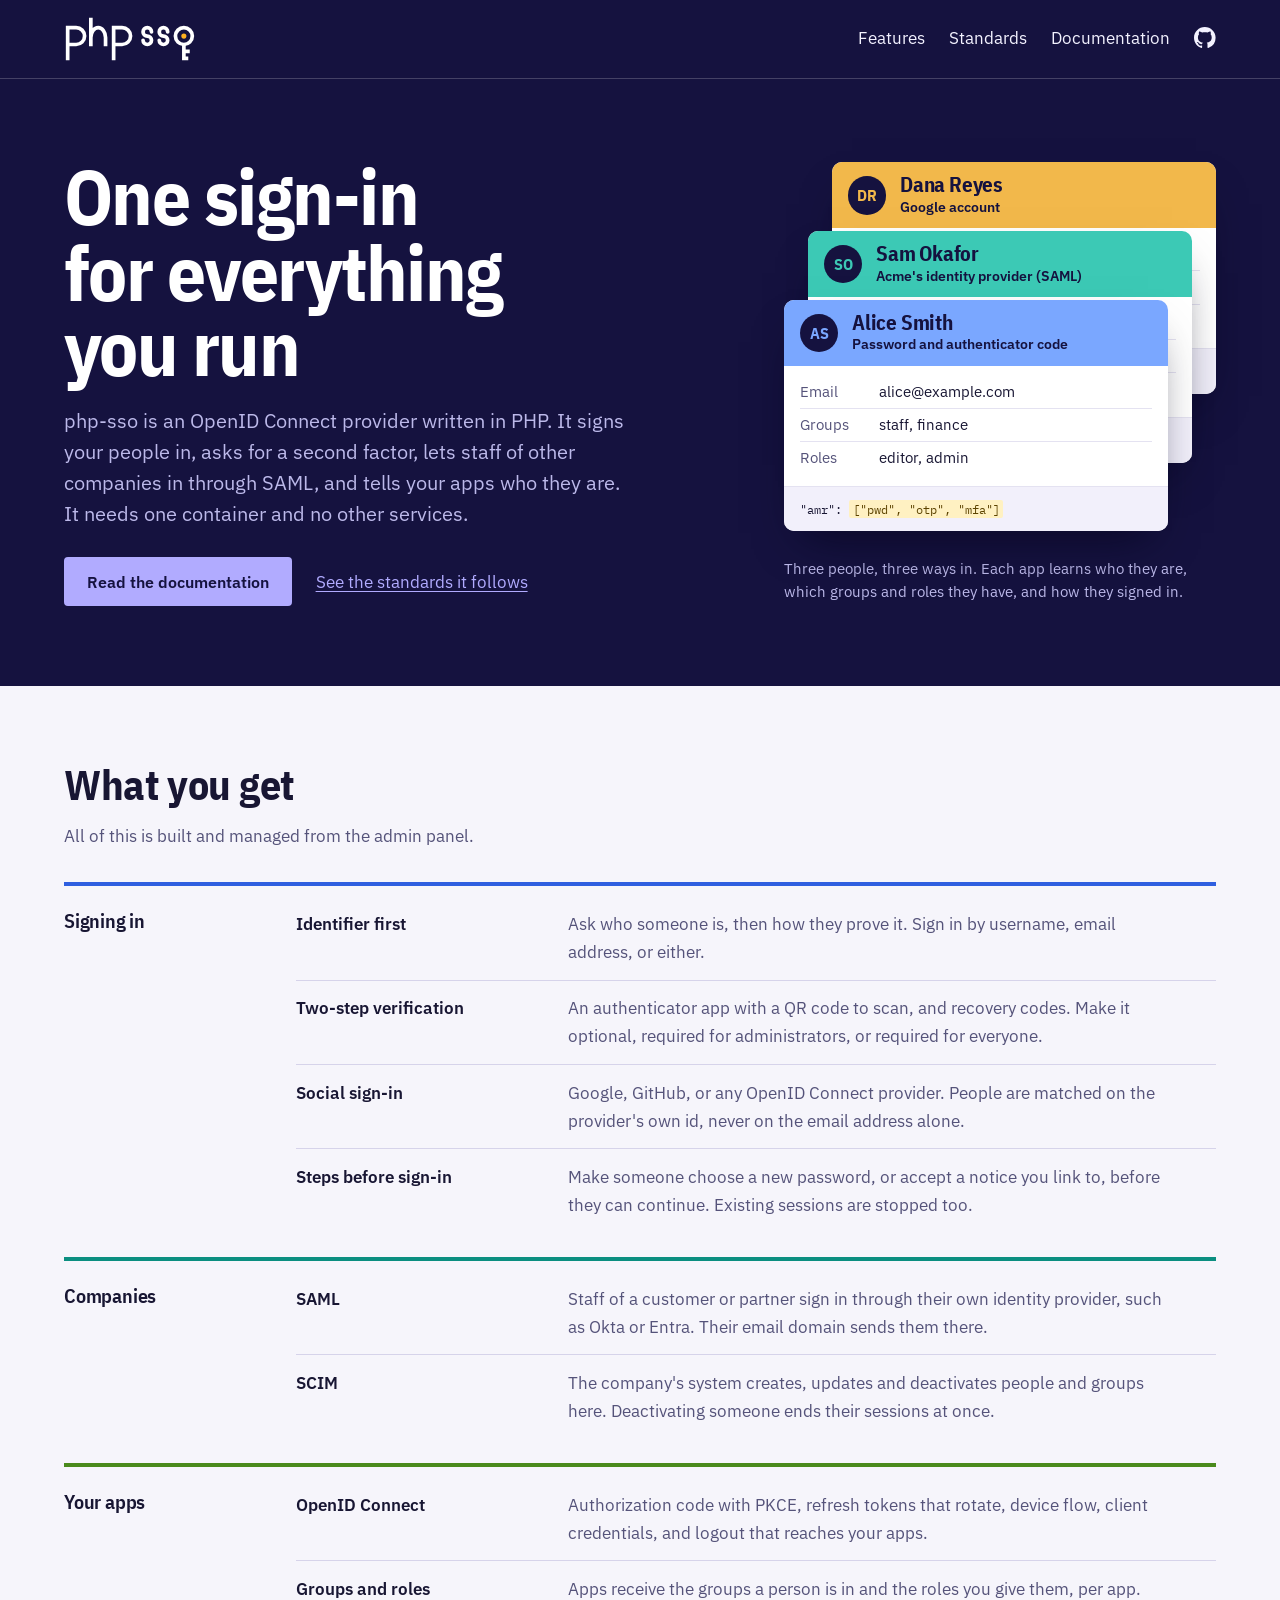
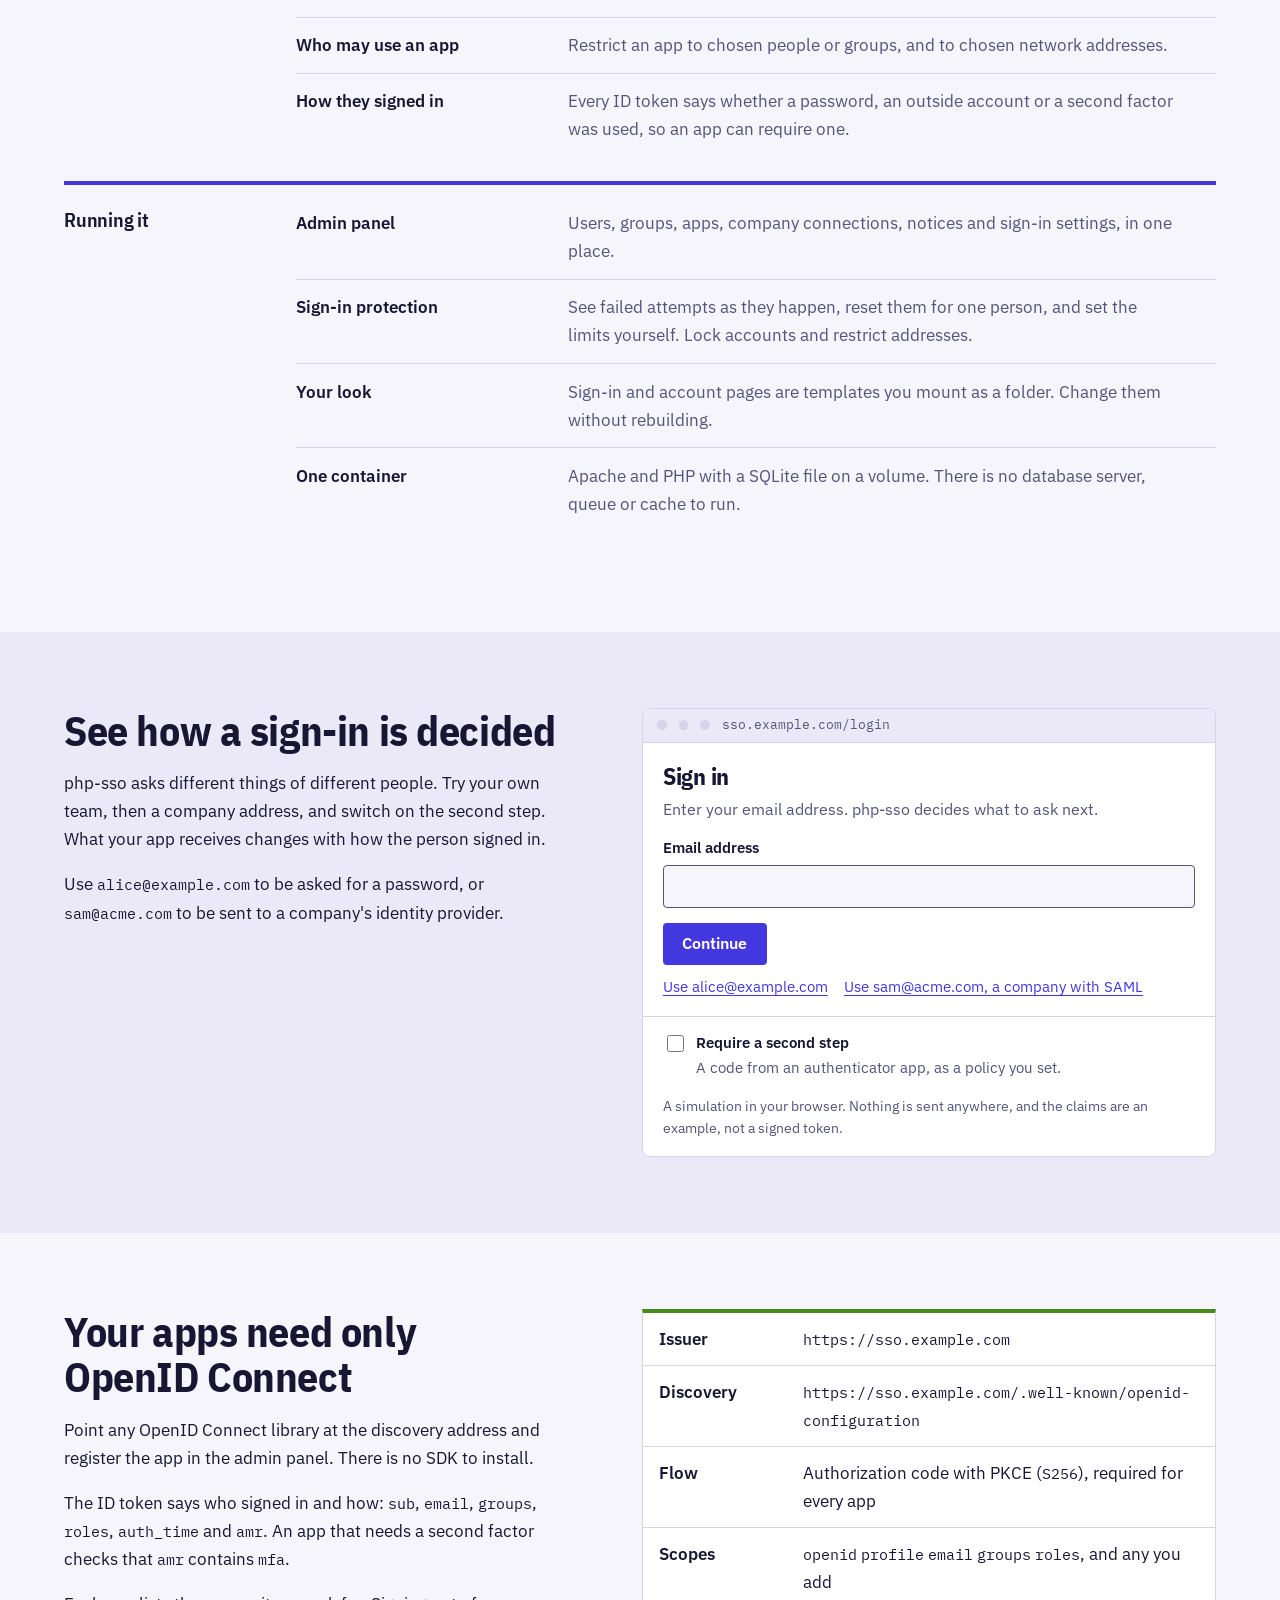
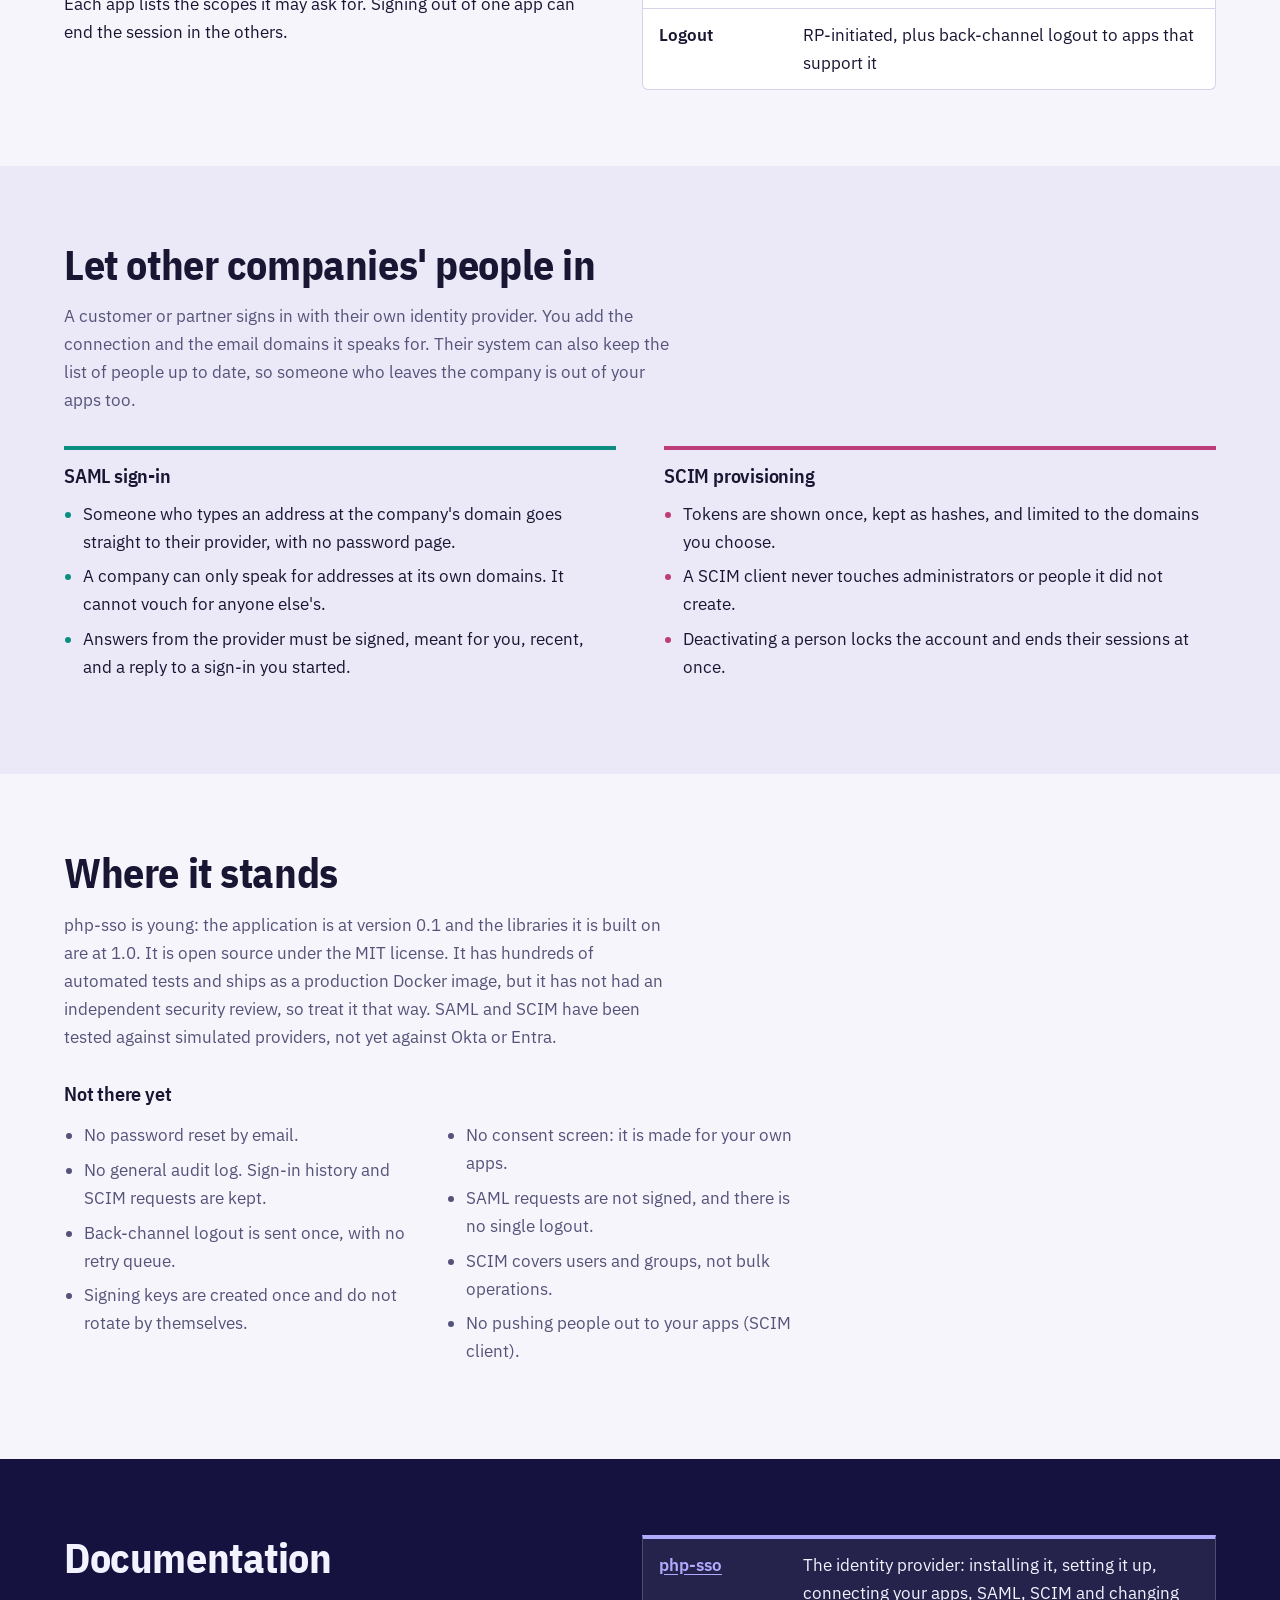
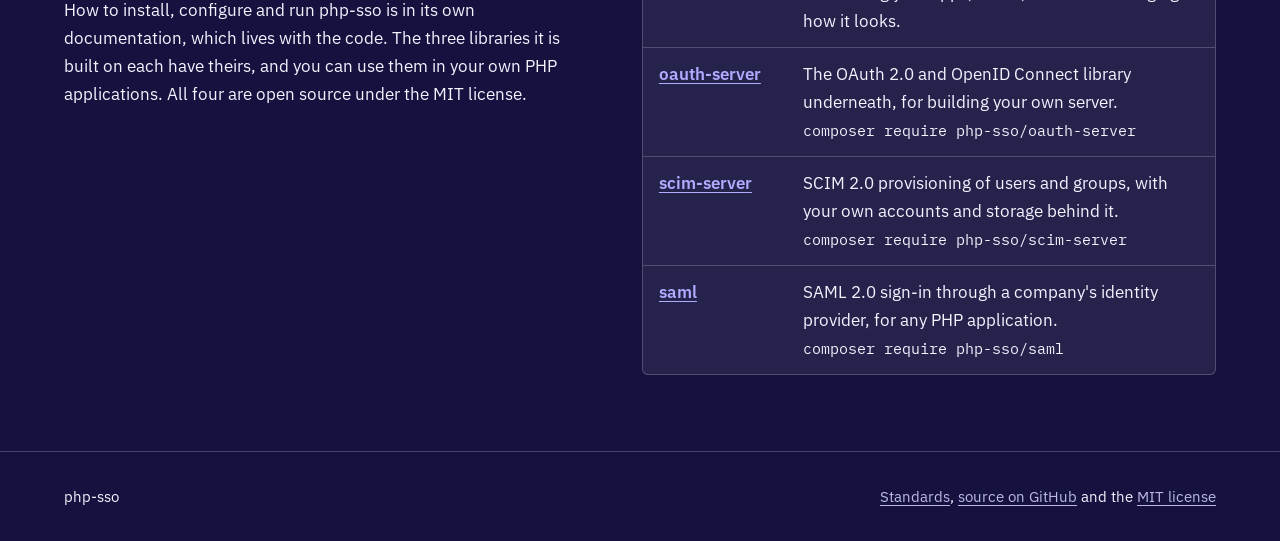
==== index.html @ e5f7a895 "Link the documentation section to the docs sites" ====
<!doctype html>
<html lang="en">
<head>
  <meta charset="utf-8">
  <meta name="viewport" content="width=device-width, initial-scale=1">
  <title>php-sso: single sign-on you run yourself</title>
  <meta name="description" content="php-sso is an OpenID Connect provider written in PHP, with two-step verification, SAML for company logins, SCIM provisioning and an admin panel. One container, no other services.">
  <link rel="canonical" href="https://php-sso.github.io/">
  <link rel="icon" href="favicon.ico" sizes="48x48">
  <link rel="apple-touch-icon" href="assets/apple-touch-icon.png">
  <link rel="manifest" href="assets/site.webmanifest">
  <link rel="icon" href="assets/favicon.svg" type="image/svg+xml">
  <meta name="theme-color" content="#15123f" media="(prefers-color-scheme: light)">
  <meta name="theme-color" content="#1a1752" media="(prefers-color-scheme: dark)">
  <meta property="og:type" content="website">
  <meta property="og:title" content="php-sso: single sign-on you run yourself">
  <meta property="og:description" content="An OpenID Connect provider written in PHP. Two-step verification, SAML, SCIM and an admin panel, in one container.">
  <meta property="og:url" content="https://php-sso.github.io/">
  <meta property="og:image" content="https://php-sso.github.io/assets/og-image.png">
  <meta property="og:image:width" content="1200">
  <meta property="og:image:height" content="630">
  <meta property="og:image:alt" content="php-sso: one sign-in for everything you run">
  <meta name="twitter:card" content="summary_large_image">
  <link rel="preload" href="assets/fonts/ibm-plex-sans-condensed-latin-700-normal.woff2" as="font" type="font/woff2" crossorigin>
  <link rel="preload" href="assets/fonts/ibm-plex-sans-latin-400-normal.woff2" as="font" type="font/woff2" crossorigin>
  <link rel="stylesheet" href="assets/site.css">
  <script src="assets/site.js" defer></script>
</head>
<body>
  <a class="skip" href="#main">Skip to the content</a>

  <header class="top on-night">
    <div class="wrap">
      <a class="brand" href="./"><img src="assets/php-sso-logo.svg" alt="php-sso" height="40"></a>
      <nav class="nav" aria-label="Main">
        <a href="#features">Features</a>
        <a href="standards.html">Standards</a>
        <a href="#docs">Documentation</a>
        <a class="nav-icon" href="https://github.com/php-sso" aria-label="php-sso on GitHub" title="php-sso on GitHub"><svg viewBox="0 0 16 16" width="22" height="22" aria-hidden="true" focusable="false"><path fill-rule="evenodd" d="M8 0C3.58 0 0 3.58 0 8c0 3.54 2.29 6.53 5.47 7.59.4.07.55-.17.55-.38 0-.19-.01-.82-.01-1.49-2.01.37-2.53-.49-2.69-.94-.09-.23-.48-.94-.82-1.13-.28-.15-.68-.52-.01-.53.63-.01 1.08.58 1.23.82.72 1.21 1.87.87 2.33.66.07-.52.28-.87.51-1.07-1.78-.2-3.64-.89-3.64-3.95 0-.87.31-1.59.82-2.15-.08-.2-.36-1.02.08-2.12 0 0 .67-.21 2.2.82.64-.18 1.32-.27 2-.27.68 0 1.36.09 2 .27 1.53-1.04 2.2-.82 2.2-.82.44 1.1.16 1.92.08 2.12.51.56.82 1.27.82 2.15 0 3.07-1.87 3.75-3.65 3.95.29.25.54.73.54 1.48 0 1.07-.01 1.93-.01 2.2 0 .21.15.46.55.38A8.013 8.013 0 0016 8c0-4.42-3.58-8-8-8z"/></svg></a>
      </nav>
    </div>
  </header>

  <main id="main">
    <section class="hero on-night">
      <div class="wrap">
        <div class="hero-text">
          <h1>One sign-in for everything you run</h1>
          <p class="lead">php-sso is an OpenID Connect provider written in PHP. It signs your people in, asks for a second factor, lets staff of other companies in through SAML, and tells your apps who they are. It needs one container and no other services.</p>
          <div class="actions">
            <a class="btn" href="#docs">Read the documentation</a>
            <a href="standards.html">See the standards it follows</a>
          </div>
        </div>

        <figure class="passes" aria-labelledby="passes-caption">
          <div class="stack">
            <article class="pass p3" style="--c: var(--c-social)">
              <header><i class="avatar">DR</i><div><b>Dana Reyes</b><span>Google account</span></div></header>
              <dl><div><dt>Email</dt><dd>dana.reyes@example.org</dd></div><div><dt>Groups</dt><dd>customers</dd></div><div><dt>Roles</dt><dd>viewer</dd></div></dl>
              <p class="amr"><code>"amr": <mark>["fed"]</mark></code></p>
            </article>
            <article class="pass p2" style="--c: var(--c-saml)">
              <header><i class="avatar">SO</i><div><b>Sam Okafor</b><span>Acme's identity provider (SAML)</span></div></header>
              <dl><div><dt>Email</dt><dd>sam@acme.com</dd></div><div><dt>Groups</dt><dd>acme-partners</dd></div><div><dt>Roles</dt><dd>editor</dd></div></dl>
              <p class="amr"><code>"amr": <mark>["fed"]</mark></code></p>
            </article>
            <article class="pass p1" style="--c: var(--c-password)">
              <header><i class="avatar">AS</i><div><b>Alice Smith</b><span>Password and authenticator code</span></div></header>
              <dl><div><dt>Email</dt><dd>alice@example.com</dd></div><div><dt>Groups</dt><dd>staff, finance</dd></div><div><dt>Roles</dt><dd>editor, admin</dd></div></dl>
              <p class="amr"><code>"amr": <mark>["pwd", "otp", "mfa"]</mark></code></p>
            </article>
          </div>
          <figcaption id="passes-caption">Three people, three ways in. Each app learns who they are, which groups and roles they have, and how they signed in.</figcaption>
        </figure>
      </div>
    </section>

    <section class="band" id="features">
      <div class="wrap">
        <div class="band-head">
          <h2>What you get</h2>
          <p>All of this is built and managed from the admin panel.</p>
        </div>

        <div class="ledger">
          <section class="group" style="--gc: var(--c-password)" aria-labelledby="g-signin">
            <h3 id="g-signin">Signing in</h3>
            <dl>
              <div class="item"><dt>Identifier first</dt><dd>Ask who someone is, then how they prove it. Sign in by username, email address, or either.</dd></div>
              <div class="item"><dt>Two-step verification</dt><dd>An authenticator app with a QR code to scan, and recovery codes. Make it optional, required for administrators, or required for everyone.</dd></div>
              <div class="item"><dt>Social sign-in</dt><dd>Google, GitHub, or any OpenID Connect provider. People are matched on the provider's own id, never on the email address alone.</dd></div>
              <div class="item"><dt>Steps before sign-in</dt><dd>Make someone choose a new password, or accept a notice you link to, before they can continue. Existing sessions are stopped too.</dd></div>
            </dl>
          </section>

          <section class="group" style="--gc: var(--c-saml)" aria-labelledby="g-companies">
            <h3 id="g-companies">Companies</h3>
            <dl>
              <div class="item"><dt>SAML</dt><dd>Staff of a customer or partner sign in through their own identity provider, such as Okta or Entra. Their email domain sends them there.</dd></div>
              <div class="item"><dt>SCIM</dt><dd>The company's system creates, updates and deactivates people and groups here. Deactivating someone ends their sessions at once.</dd></div>
            </dl>
          </section>

          <section class="group" style="--gc: var(--c-oidc)" aria-labelledby="g-apps">
            <h3 id="g-apps">Your apps</h3>
            <dl>
              <div class="item"><dt>OpenID Connect</dt><dd>Authorization code with PKCE, refresh tokens that rotate, device flow, client credentials, and logout that reaches your apps.</dd></div>
              <div class="item"><dt>Groups and roles</dt><dd>Apps receive the groups a person is in and the roles you give them, per app.</dd></div>
              <div class="item"><dt>Who may use an app</dt><dd>Restrict an app to chosen people or groups, and to chosen network addresses.</dd></div>
              <div class="item"><dt>How they signed in</dt><dd>Every ID token says whether a password, an outside account or a second factor was used, so an app can require one.</dd></div>
            </dl>
          </section>

          <section class="group" style="--gc: var(--c-core)" aria-labelledby="g-run">
            <h3 id="g-run">Running it</h3>
            <dl>
              <div class="item"><dt>Admin panel</dt><dd>Users, groups, apps, company connections, notices and sign-in settings, in one place.</dd></div>
              <div class="item"><dt>Sign-in protection</dt><dd>See failed attempts as they happen, reset them for one person, and set the limits yourself. Lock accounts and restrict addresses.</dd></div>
              <div class="item"><dt>Your look</dt><dd>Sign-in and account pages are templates you mount as a folder. Change them without rebuilding.</dd></div>
              <div class="item"><dt>One container</dt><dd>Apache and PHP with a SQLite file on a volume. There is no database server, queue or cache to run.</dd></div>
            </dl>
          </section>
        </div>
      </div>
    </section>

    <section class="band wash" id="demo">
      <div class="wrap split">
        <div>
          <h2>See how a sign-in is decided</h2>
          <p style="margin-top: 1rem;">php-sso asks different things of different people. Try your own team, then a company address, and switch on the second step. What your app receives changes with how the person signed in.</p>
          <p>Use <code>alice@example.com</code> to be asked for a password, or <code>sam@acme.com</code> to be sent to a company's identity provider.</p>
        </div>
        <section class="try" id="try" aria-label="Try the sign-in">
          <div class="try-bar" aria-hidden="true"><i></i><i></i><i></i><span>sso.example.com/login</span></div>
          <div class="try-body" data-step aria-live="polite">
            <noscript>
              <p class="step-title">Try the sign-in</p>
              <p>Turn on JavaScript to try it. After a password and a code from an authenticator app, an app receives claims like these:</p>
            </noscript>
          </div>
          <label class="try-switch" for="try-mfa">
            <input id="try-mfa" type="checkbox">
            <span><b>Require a second step</b> A code from an authenticator app, as a policy you set.</span>
          </label>
          <div class="try-token" data-token hidden></div>
          <noscript>
            <div class="try-token">
              <h3>What your app receives</h3>
              <pre><code>{
  "iss": "https://sso.example.com",
  "sub": "3f2c9d4e-7a1b-4c58-9b0e-5d2a6c81f4e3",
  "aud": "your-app",
  "auth_time": 1790000000,
  "amr": ["pwd", "otp", "mfa"],
  "email": "alice@example.com"
}</code></pre>
            </div>
          </noscript>
          <p class="try-fine">A simulation in your browser. Nothing is sent anywhere, and the claims are an example, not a signed token.</p>
        </section>
      </div>
    </section>

    <section class="band" id="apps">
      <div class="wrap split">
        <div>
          <h2>Your apps need only OpenID Connect</h2>
          <p style="margin-top: 1rem;">Point any OpenID Connect library at the discovery address and register the app in the admin panel. There is no SDK to install.</p>
          <p>The ID token says who signed in and how: <code>sub</code>, <code>email</code>, <code>groups</code>, <code>roles</code>, <code>auth_time</code> and <code>amr</code>. An app that needs a second factor checks that <code>amr</code> contains <code>mfa</code>.</p>
          <p>Each app lists the scopes it may ask for. Signing out of one app can end the session in the others.</p>
        </div>
        <dl class="facts" style="--fc: var(--c-oidc)">
          <div><dt>Issuer</dt><dd><code>https://sso.example.com</code></dd></div>
          <div><dt>Discovery</dt><dd><code>https://sso.example.com/.well-known/openid-configuration</code></dd></div>
          <div><dt>Flow</dt><dd>Authorization code with PKCE (<code>S256</code>), required for every app</dd></div>
          <div><dt>Scopes</dt><dd><code>openid</code> <code>profile</code> <code>email</code> <code>groups</code> <code>roles</code>, and any you add</dd></div>
          <div><dt>Logout</dt><dd>RP-initiated, plus back-channel logout to apps that support it</dd></div>
        </dl>
      </div>
    </section>

    <section class="band wash" id="companies">
      <div class="wrap">
        <div class="band-head">
          <h2>Let other companies' people in</h2>
          <p>A customer or partner signs in with their own identity provider. You add the connection and the email domains it speaks for. Their system can also keep the list of people up to date, so someone who leaves the company is out of your apps too.</p>
        </div>

        <div class="lanes">
          <div class="lane" style="--lc: var(--c-saml)">
            <h3>SAML sign-in</h3>
            <ul>
              <li>Someone who types an address at the company's domain goes straight to their provider, with no password page.</li>
              <li>A company can only speak for addresses at its own domains. It cannot vouch for anyone else's.</li>
              <li>Answers from the provider must be signed, meant for you, recent, and a reply to a sign-in you started.</li>
            </ul>
          </div>
          <div class="lane" style="--lc: var(--c-scim)">
            <h3>SCIM provisioning</h3>
            <ul>
              <li>Tokens are shown once, kept as hashes, and limited to the domains you choose.</li>
              <li>A SCIM client never touches administrators or people it did not create.</li>
              <li>Deactivating a person locks the account and ends their sessions at once.</li>
            </ul>
          </div>
        </div>
      </div>
    </section>

    <section class="band" id="status">
      <div class="wrap">
        <div class="band-head">
          <h2>Where it stands</h2>
          <p>php-sso is young: the application is at version 0.1 and the libraries it is built on are at 1.0. It is open source under the MIT license. It has hundreds of automated tests and ships as a production Docker image, but it has not had an independent security review, so treat it that way. SAML and SCIM have been tested against simulated providers, not yet against Okta or Entra.</p>
        </div>
        <h3>Not there yet</h3>
        <ul class="notgot">
          <li>No password reset by email.</li>
          <li>No general audit log. Sign-in history and SCIM requests are kept.</li>
          <li>Back-channel logout is sent once, with no retry queue.</li>
          <li>Signing keys are created once and do not rotate by themselves.</li>
          <li>No consent screen: it is made for your own apps.</li>
          <li>SAML requests are not signed, and there is no single logout.</li>
          <li>SCIM covers users and groups, not bulk operations.</li>
          <li>No pushing people out to your apps (SCIM client).</li>
        </ul>
      </div>
    </section>
    <section class="band on-night" id="docs">
      <div class="wrap split">
        <div>
          <h2>Documentation</h2>
          <p style="margin-top: 1rem;">How to install, configure and run php-sso is in its own documentation, which lives with the code. The three libraries it is built on each have theirs, and you can use them in your own PHP applications. All four are open source under the MIT license.</p>
        </div>
        <dl class="facts">
          <div><dt><a href="https://php-sso.github.io/php-sso/">php-sso</a></dt><dd>The identity provider: installing it, setting it up, connecting your apps, SAML, SCIM and changing how it looks.</dd></div>
          <div><dt><a href="https://php-sso.github.io/oauth-server/">oauth-server</a></dt><dd>The OAuth 2.0 and OpenID Connect library underneath, for building your own server.<br><code>composer require php-sso/oauth-server</code></dd></div>
          <div><dt><a href="https://php-sso.github.io/scim-server/">scim-server</a></dt><dd>SCIM 2.0 provisioning of users and groups, with your own accounts and storage behind it.<br><code>composer require php-sso/scim-server</code></dd></div>
          <div><dt><a href="https://php-sso.github.io/saml/">saml</a></dt><dd>SAML 2.0 sign-in through a company's identity provider, for any PHP application.<br><code>composer require php-sso/saml</code></dd></div>
        </dl>
      </div>
    </section>

  </main>

  <footer class="on-night">
    <div class="wrap">
      <span>php-sso</span>
      <span><a href="standards.html">Standards</a>, <a href="https://github.com/php-sso">source on GitHub</a> and the <a href="https://github.com/php-sso/php-sso/blob/master/LICENSE">MIT license</a></span>
    </div>
  </footer>
</body>
</html>
---- assets/site.css ----
/* php-sso marketing site. Plain CSS, no build step.
   Deep indigo bands open every page. Colour carries meaning: each way into php-sso has its own hue. */

@font-face { font-family: "IBM Plex Sans"; font-weight: 400; font-style: normal; font-display: swap; src: url("fonts/ibm-plex-sans-latin-400-normal.woff2") format("woff2"); }
@font-face { font-family: "IBM Plex Sans"; font-weight: 600; font-style: normal; font-display: swap; src: url("fonts/ibm-plex-sans-latin-600-normal.woff2") format("woff2"); }
@font-face { font-family: "IBM Plex Sans Condensed"; font-weight: 600; font-style: normal; font-display: swap; src: url("fonts/ibm-plex-sans-condensed-latin-600-normal.woff2") format("woff2"); }
@font-face { font-family: "IBM Plex Sans Condensed"; font-weight: 700; font-style: normal; font-display: swap; src: url("fonts/ibm-plex-sans-condensed-latin-700-normal.woff2") format("woff2"); }
@font-face { font-family: "IBM Plex Mono"; font-weight: 400; font-style: normal; font-display: swap; src: url("fonts/ibm-plex-mono-latin-400-normal.woff2") format("woff2"); }

:root {
  color-scheme: light dark;
  --paper: #f6f5fb;
  --surface: #ffffff;
  --wash: #ebe9f7;
  --ink: #181633;
  --muted: #55537a;
  --line: #d6d3ea;
  --primary: #4338e0;
  --primary-ink: #ffffff;
  --focus: #4338e0;
  --mark: #fff1c2;
  --mark-ink: #5c4300;

  --night: #15123f;
  --hub: #4f46e5;

  /* The ways in, by colour (these are the deeper versions for light backgrounds). */
  --c-password: #2f5fe0;
  --c-saml: #0b8e80;
  --c-social: #b7791f;
  --c-scim: #be3c79;
  --c-oidc: #4a8a1c;
  --c-core: #4338e0;

  --sans: "IBM Plex Sans", system-ui, -apple-system, "Segoe UI", sans-serif;
  --display: "IBM Plex Sans Condensed", "IBM Plex Sans", system-ui, -apple-system, "Segoe UI", sans-serif;
  --mono: "IBM Plex Mono", ui-monospace, "SF Mono", Menlo, Consolas, monospace;

  --gutter: clamp(1rem, 4vw, 2rem);
  --measure: 38rem;
}

@media (prefers-color-scheme: dark) {
  :root {
    --paper: #0c0a24;
    --surface: #16133f;
    --wash: #1a1750;
    --ink: #ecebfa;
    --muted: #aeabd8;
    --line: #2c2865;
    --primary: #a39dff;
    --primary-ink: #0c0a24;
    --focus: #a39dff;
    --mark: #3a3012;
    --mark-ink: #ffe08a;
    --night: #1a1752;
    --c-password: #7aa7ff;
    --c-saml: #3cc9b5;
    --c-social: #f2b84b;
    --c-scim: #e77ba6;
    --c-oidc: #8ad46a;
    --c-core: #a39dff;
  }
}

/* A deep indigo band. Everything inside reads its colours from these, so one component works on both. */
.on-night {
  --ink: #f3f2ff;
  --muted: #bcb9ea;
  --line: rgba(255, 255, 255, 0.2);
  --surface: rgba(255, 255, 255, 0.07);
  --primary: #b1abff;
  --primary-ink: #15123f;
  --focus: #ffffff;
  --c-password: #7aa7ff;
  --c-saml: #3cc9b5;
  --c-social: #f2b84b;
  --c-scim: #e77ba6;
  --c-oidc: #8ad46a;
  --c-core: #b1abff;
  background: var(--night);
  color: var(--ink);
}

*, *::before, *::after { box-sizing: border-box; }
html { -webkit-text-size-adjust: 100%; scroll-padding-top: 1rem; }
body { margin: 0; background: var(--paper); color: var(--ink); font: 400 1.0625rem/1.65 var(--sans); }
img, svg { max-width: 100%; }
a { color: var(--primary); text-underline-offset: 0.2em; }
a:hover { text-decoration-thickness: 2px; }
:focus-visible { outline: 3px solid var(--focus); outline-offset: 2px; border-radius: 2px; }
code, pre, kbd { font-family: var(--mono); font-size: 0.9em; }
p { margin: 0 0 1em; }
h1, h2, h3 { font-family: var(--display); font-weight: 700; line-height: 1.1; letter-spacing: -0.01em; margin: 0; text-wrap: balance; }
h2 { font-size: clamp(1.85rem, 3.4vw, 2.6rem); }
h3 { font-size: 1.25rem; font-weight: 600; }
ul, ol { padding-left: 1.2em; margin: 0 0 1em; }
li { margin-bottom: 0.4em; }
.sr { position: absolute; width: 1px; height: 1px; overflow: hidden; clip: rect(0 0 0 0); white-space: nowrap; }

.wrap { width: min(100% - 2 * var(--gutter), 72rem); margin-inline: auto; }
.skip { position: absolute; left: -999px; top: 0; background: #fff; color: var(--night); padding: 0.6rem 1rem; z-index: 10; }
.skip:focus { left: var(--gutter); }

/* Header */
.top { border-bottom: 1px solid var(--line); }
.top .wrap { display: flex; flex-wrap: wrap; align-items: center; justify-content: space-between; gap: 0.5rem 2rem; padding-block: 1rem; }
.brand { font: 700 1.5rem/1 var(--display); letter-spacing: -0.01em; color: var(--ink); text-decoration: none; display: inline-flex; align-items: center; gap: 0.6rem; }
.brand img { width: auto; height: 2.9rem; display: block; }
.nav { display: flex; flex-wrap: wrap; gap: 0.25rem 1.5rem; }
.nav a { color: var(--ink); text-decoration: none; padding-block: 0.25rem; border-bottom: 2px solid transparent; }
.nav a:hover, .nav a[aria-current="page"] { border-bottom-color: var(--c-core); }
@media (max-width: 30rem) { .nav { gap: 0.25rem 1.1rem; font-size: 0.97rem; } }
.nav .nav-icon { display: inline-flex; align-items: center; }
.nav .nav-icon svg { display: block; width: 1.35rem; height: 1.35rem; fill: currentColor; }

/* Buttons */
.btn { display: inline-block; font: 600 1rem/1 var(--sans); padding: 0.9rem 1.3rem; border: 2px solid var(--primary); background: var(--primary); color: var(--primary-ink); border-radius: 4px; text-decoration: none; cursor: pointer; }
.btn:hover { text-decoration: underline; }
.actions { display: flex; flex-wrap: wrap; gap: 0.75rem 1.5rem; align-items: center; margin-top: 1.75rem; }

/* Hero: the headline, and three passes: three people who got in in three ways */
.hero { padding-block: clamp(2.5rem, 7vw, 5rem) clamp(3rem, 7vw, 5rem); }
.hero .wrap { display: grid; gap: 3rem 4rem; align-items: center; }
@media (min-width: 62rem) { .hero .wrap { grid-template-columns: minmax(0, 1.05fr) minmax(0, 0.95fr); } }
.hero h1 { font-size: clamp(2.8rem, 6vw, 5rem); line-height: 0.98; letter-spacing: -0.02em; color: #fff; }
.lead { font-size: 1.25rem; line-height: 1.55; color: var(--muted); max-width: var(--measure); margin-top: 1.25rem; }

.passes { margin: 0; }
.passes figcaption { margin-top: 1.1rem; max-width: 27rem; margin-inline: auto 0; font-size: 0.95rem; line-height: 1.5; color: var(--muted); }
.stack { position: relative; height: 23.6rem; width: min(100%, 27rem); margin-inline: auto 0; }
.pass { --on: #15123f; position: absolute; width: calc(100% - 3rem); background: #ffffff; color: #181633; border-radius: 10px; overflow: hidden; box-shadow: 0 22px 44px -20px rgba(4, 3, 24, 0.75); animation: settle 0.7s cubic-bezier(0.2, 0.7, 0.2, 1) both; }
.pass header { display: flex; align-items: center; gap: 0.85rem; background: var(--c); color: var(--on); padding: 0.75rem 1rem; }
.avatar { flex: none; width: 2.4rem; height: 2.4rem; border-radius: 50%; background: var(--on); color: var(--c); display: grid; place-items: center; font: 700 1rem/1 var(--display); font-style: normal; }
.pass header b { display: block; font: 700 1.3rem/1.1 var(--display); letter-spacing: -0.01em; }
.pass header span { display: block; font-size: 0.85rem; font-weight: 600; line-height: 1.3; margin-top: 0.1rem; }
.pass dl { margin: 0; padding: 0.6rem 1rem 0.7rem; font-size: 0.92rem; }
.pass dl div { display: flex; gap: 0.75rem; padding: 0.25rem 0; border-top: 1px solid #e4e2f1; }
.pass dl div:first-child { border-top: 0; }
.pass dt { flex: none; width: 4.2rem; color: #55537a; }
.pass dd { margin: 0; }
.pass .amr { margin: 0; padding: 0.7rem 1rem; background: #f2f0fb; border-top: 1px solid #e4e2f1; font-size: 0.85rem; }
.pass mark { background: #fff1c2; color: #5c4300; padding: 0.1em 0.3em; border-radius: 2px; }
.p3 { top: 0; left: 3rem; animation-delay: 0.1s; }
.p2 { top: 4.3rem; left: 1.5rem; animation-delay: 0.3s; }
.p1 { top: 8.6rem; left: 0; animation-delay: 0.5s; }
@keyframes settle { from { opacity: 0; transform: translateY(1.5rem); } to { opacity: 1; transform: none; } }
@media (prefers-reduced-motion: reduce) { .pass { animation: none; } }

/* Narrower than two columns: the passes stack, each fully visible */
@media (max-width: 61.99rem) {
  .stack { position: static; height: auto; display: grid; gap: 1rem; width: 100%; max-width: 30rem; margin-inline: 0; }
  .pass { position: static; width: 100%; }
  .passes figcaption { margin-inline: 0; }
}

/* The sign-in you can try */
.try { border: 1px solid var(--line); border-radius: 8px; background: var(--surface); overflow: hidden; }
.try-bar { display: flex; align-items: center; gap: 0.75rem; padding: 0.55rem 0.9rem; background: var(--wash); border-bottom: 1px solid var(--line); font: 400 0.8rem/1.2 var(--mono); color: var(--muted); }
.try-bar i { width: 0.6rem; height: 0.6rem; border-radius: 50%; background: var(--line); display: inline-block; }
.try-body { padding: 1.25rem 1.25rem 1rem; min-height: 15rem; }
.try-body .step-title { font: 700 1.5rem/1.15 var(--display); letter-spacing: -0.01em; margin: 0 0 0.4rem; color: var(--ink); }
.try-body p { color: var(--muted); font-size: 0.97rem; line-height: 1.55; margin-bottom: 0.9rem; }
.try label { display: block; font-weight: 600; font-size: 0.95rem; margin-bottom: 0.3rem; }
.try input[type="email"], .try input[type="password"], .try input[type="text"] { width: 100%; font: 400 1rem/1.3 var(--sans); padding: 0.65rem 0.75rem; border: 1px solid var(--muted); border-radius: 4px; background: var(--paper); color: var(--ink); }
.try .row { display: flex; flex-wrap: wrap; gap: 0.5rem 0.75rem; margin-top: 0.9rem; align-items: center; }
.try .try-btn { font: 600 0.97rem/1 var(--sans); padding: 0.7rem 1.1rem; border-radius: 4px; border: 2px solid var(--primary); background: var(--primary); color: var(--primary-ink); cursor: pointer; }
.try .try-btn:hover { text-decoration: underline; }
.try .link { font: 400 0.95rem/1.3 var(--sans); background: none; border: 0; padding: 0.2rem 0; color: var(--primary); text-decoration: underline; text-underline-offset: 0.2em; cursor: pointer; }
.try .chips { display: flex; flex-wrap: wrap; gap: 0.4rem 1rem; margin-top: 0.6rem; font-size: 0.9rem; }
.try .err { background: var(--mark); color: var(--mark-ink); padding: 0.4rem 0.6rem; border-radius: 4px; margin: 0.6rem 0 0; font-size: 0.92rem; }
.try .try-switch { display: flex; gap: 0.6rem; align-items: flex-start; margin: 0; padding: 0.8rem 1.25rem; border-top: 1px solid var(--line); font-size: 0.95rem; font-weight: 400; cursor: pointer; }
.try .try-switch input { margin-top: 0.3rem; flex: none; width: 1.05rem; height: 1.05rem; accent-color: var(--primary); }
.try .try-switch span { color: var(--muted); }
.try .try-switch b { display: block; color: var(--ink); font-weight: 600; }
.try-token { border-top: 1px solid var(--line); background: var(--wash); padding: 1rem 1.25rem 1.1rem; }
.try-token h3 { font-size: 1.05rem; margin-bottom: 0.5rem; }
.try-token pre { margin: 0; overflow-x: auto; font-size: 0.82rem; line-height: 1.6; padding: 0.75rem 0.9rem; background: var(--surface); border: 1px solid var(--line); border-radius: 4px; }
.try-token mark { background: var(--mark); color: var(--mark-ink); padding: 0.1em 0.25em; border-radius: 2px; }
.try-token .why { margin: 0.75rem 0 0.5rem; font-size: 0.95rem; }
.try-fine { font-size: 0.85rem; color: var(--muted); padding: 0.1rem 1.25rem 1rem; margin: 0; }

/* Bands */
.band { padding-block: clamp(3rem, 6vw, 4.75rem); }
.band.wash { background: var(--wash); }
.band-head { max-width: var(--measure); margin-bottom: 2rem; }
.band-head p { color: var(--muted); margin: 0.9rem 0 0; }

/* The ledger of what you get: each group has its own colour and its own rows */
.group { --gc: var(--c-core); display: grid; gap: 0.75rem 2.5rem; padding-block: 1.5rem; border-top: 4px solid var(--gc); }
@media (min-width: 52rem) { .group { grid-template-columns: 12rem minmax(0, 1fr); } .group > h3 { position: sticky; top: 1rem; align-self: start; } }
.group > h3 { color: var(--ink); }
.group dl { margin: 0; }
.group .item { display: grid; gap: 0.15rem 2rem; padding-block: 0.85rem; border-top: 1px solid var(--line); }
.group .item:first-child { border-top: 0; padding-top: 0; }
@media (min-width: 52rem) { .group .item { grid-template-columns: 15rem minmax(0, 1fr); } }
.group dt { font-weight: 600; }
.group dd { margin: 0; color: var(--muted); max-width: var(--measure); }

/* Two columns of prose next to a block */
.split { display: grid; gap: 2rem 3.5rem; align-items: start; }
@media (min-width: 56rem) { .split { grid-template-columns: minmax(0, 1fr) minmax(0, 1.1fr); } }
.split p { max-width: var(--measure); }

.facts { --fc: var(--c-core); margin: 0; border: 1px solid var(--line); border-top: 4px solid var(--fc); border-radius: 0 0 6px 6px; background: var(--surface); }
.facts div { display: grid; gap: 0.1rem 1.5rem; padding: 0.75rem 1rem; border-top: 1px solid var(--line); }
.facts div:first-child { border-top: 0; }
@media (min-width: 40rem) { .facts div { grid-template-columns: 7.5rem minmax(0, 1fr); } }
.facts dt { font-weight: 600; }
.facts dd { margin: 0; overflow-wrap: anywhere; }

/* SAML and SCIM, each in its own colour */
.lanes { display: grid; gap: 2rem 3rem; }
@media (min-width: 48rem) { .lanes { grid-template-columns: 1fr 1fr; } }
.lane { --lc: var(--c-core); border-top: 4px solid var(--lc); padding-top: 0.9rem; }
.lane h3 { margin-bottom: 0.8rem; }
.lane ul { padding-left: 1.1em; max-width: var(--measure); }
.lane li::marker { color: var(--lc); }

.plain { max-width: var(--measure); }
.notgot { columns: 1; margin-top: 1rem; max-width: 46rem; }
@media (min-width: 48rem) { .notgot { columns: 2; column-gap: 3rem; } }
.notgot li { break-inside: avoid; color: var(--muted); }

/* Tables on the standards page */
.table-wrap { overflow-x: auto; }
table { width: 100%; border-collapse: collapse; font-size: 0.98rem; }
th, td { text-align: left; vertical-align: top; padding: 0.7rem 1rem 0.7rem 0; border-top: 1px solid var(--line); }
thead th { border-top: 4px solid var(--c-core); font-family: var(--display); font-weight: 600; font-size: 1.05rem; }
td:first-child { font-weight: 600; white-space: nowrap; padding-right: 1.5rem; }
td:nth-child(2) { color: var(--muted); }

.page-head { padding-block: clamp(2.5rem, 6vw, 4rem); }
.page-head h1 { font-size: clamp(2.4rem, 5.5vw, 4rem); color: #fff; }
.page-head p { color: var(--muted); font-size: 1.15rem; max-width: var(--measure); margin-top: 1rem; }
.page-body { padding-block: 1rem clamp(3rem, 6vw, 4.5rem); }

footer { padding-block: 2rem; color: var(--muted); font-size: 0.95rem; border-top: 1px solid var(--line); }
footer .wrap { display: flex; flex-wrap: wrap; gap: 0.5rem 2rem; justify-content: space-between; }
footer a { color: var(--muted); }

@media (prefers-reduced-motion: reduce) { * { scroll-behavior: auto !important; } }

/* The install commands in the Documentation section: on their own line, never broken in the middle. */
#docs dd code { white-space: nowrap; }
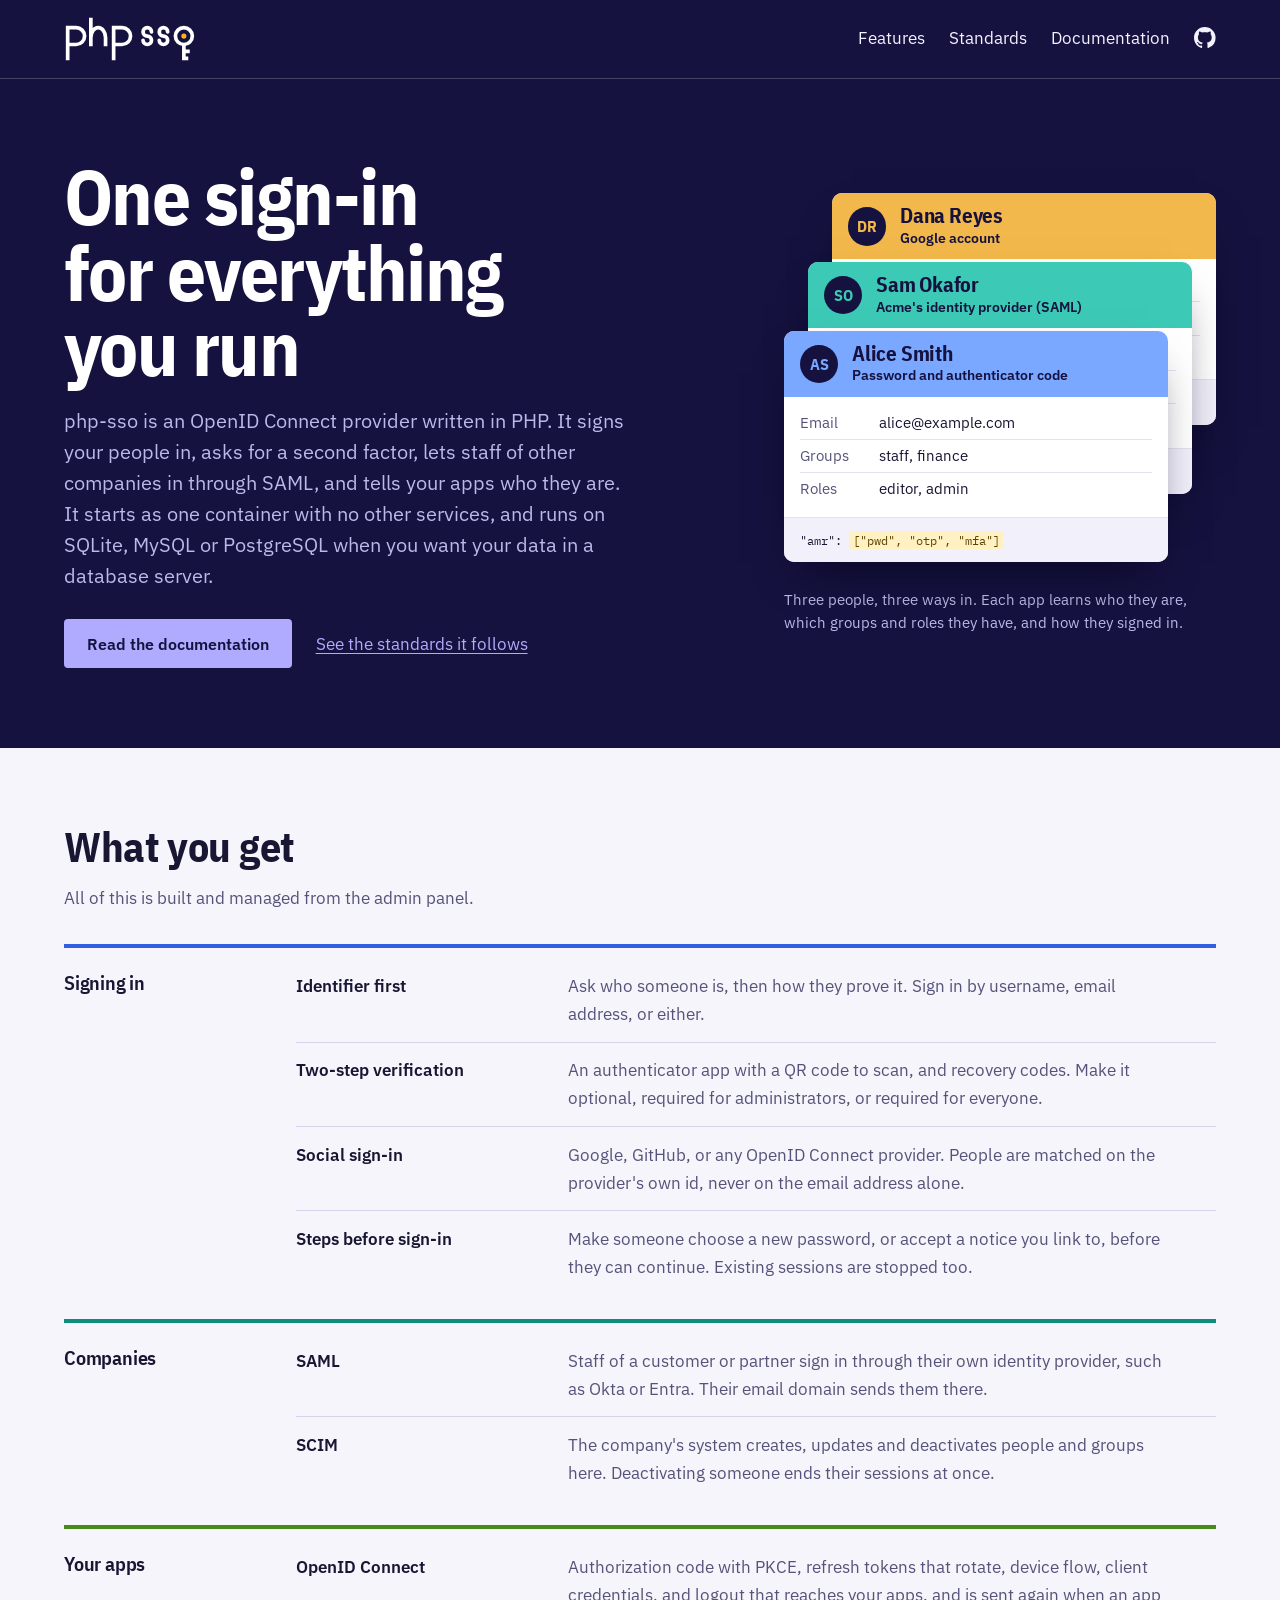
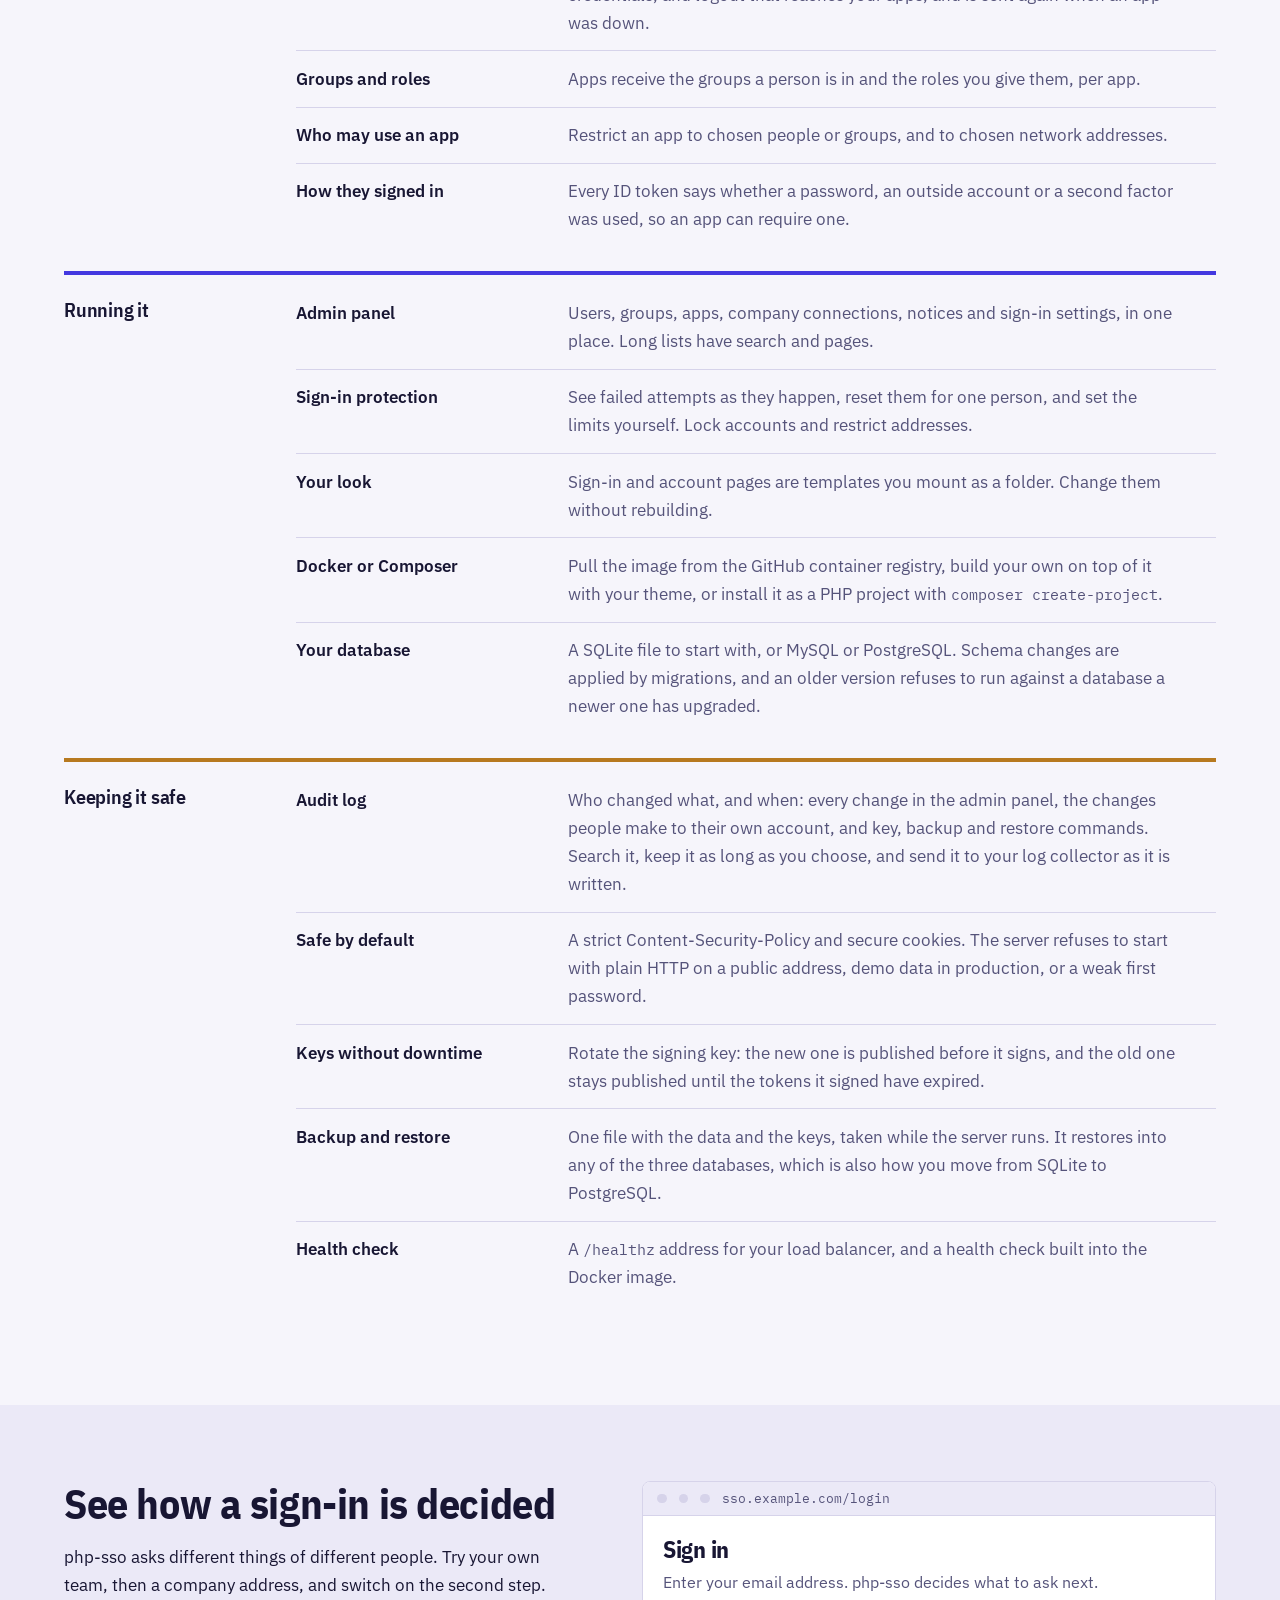
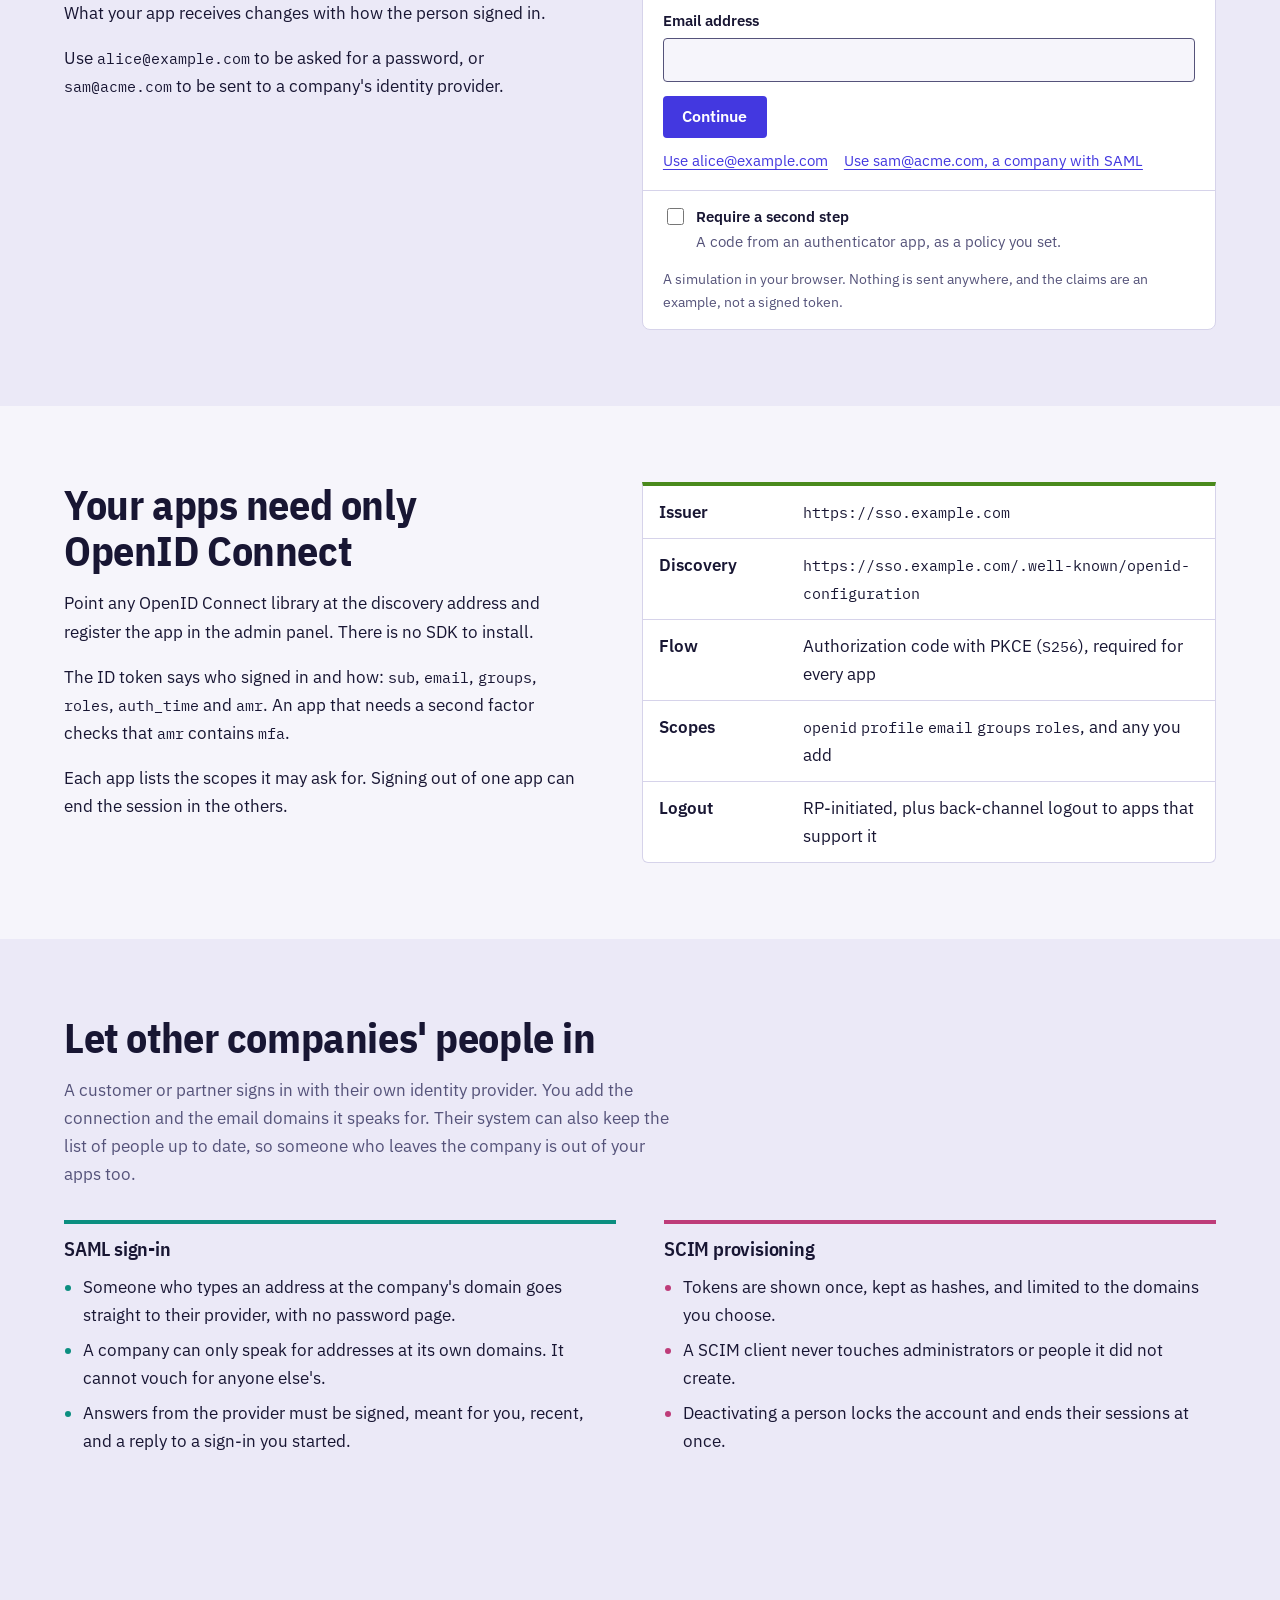
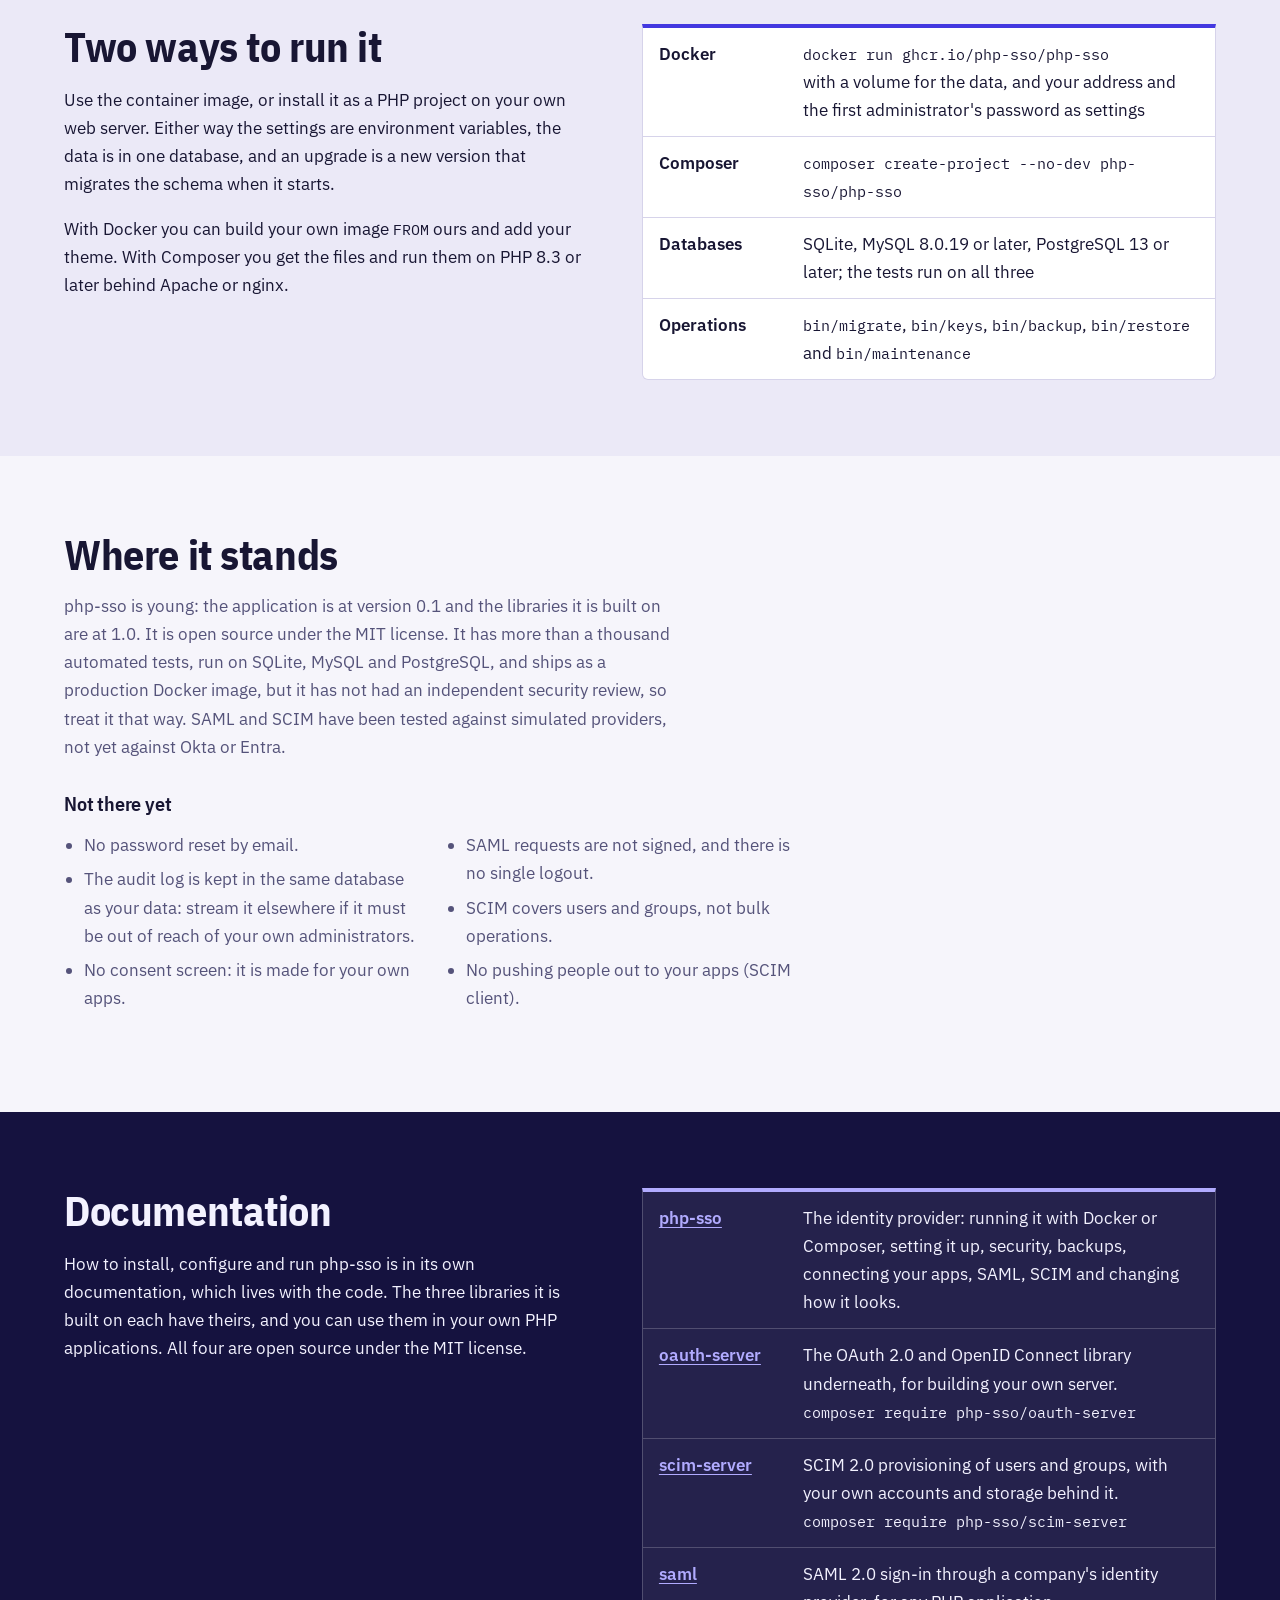
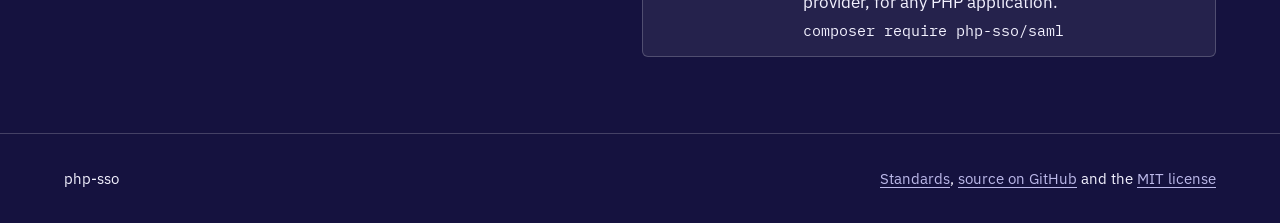
==== commit 9d3c641d: "Describe installs, safety and operations" ====
--- a/index.html
+++ b/index.html
@@ -4,7 +4,7 @@
   <meta charset="utf-8">
   <meta name="viewport" content="width=device-width, initial-scale=1">
   <title>php-sso: single sign-on you run yourself</title>
-  <meta name="description" content="php-sso is an OpenID Connect provider written in PHP, with two-step verification, SAML for company logins, SCIM provisioning and an admin panel. One container, no other services.">
+  <meta name="description" content="php-sso is an OpenID Connect provider written in PHP, with two-step verification, SAML for company logins, SCIM provisioning and an admin panel. One container to start with, on SQLite, MySQL or PostgreSQL.">
   <link rel="canonical" href="https://php-sso.github.io/">
   <link rel="icon" href="favicon.ico" sizes="48x48">
   <link rel="apple-touch-icon" href="assets/apple-touch-icon.png">
@@ -14,7 +14,7 @@
   <meta name="theme-color" content="#1a1752" media="(prefers-color-scheme: dark)">
   <meta property="og:type" content="website">
   <meta property="og:title" content="php-sso: single sign-on you run yourself">
-  <meta property="og:description" content="An OpenID Connect provider written in PHP. Two-step verification, SAML, SCIM and an admin panel, in one container.">
+  <meta property="og:description" content="An OpenID Connect provider written in PHP. Two-step verification, SAML, SCIM and an admin panel. One container to start with; SQLite, MySQL or PostgreSQL.">
   <meta property="og:url" content="https://php-sso.github.io/">
   <meta property="og:image" content="https://php-sso.github.io/assets/og-image.png">
   <meta property="og:image:width" content="1200">
@@ -46,7 +46,7 @@
       <div class="wrap">
         <div class="hero-text">
           <h1>One sign-in for everything you run</h1>
-          <p class="lead">php-sso is an OpenID Connect provider written in PHP. It signs your people in, asks for a second factor, lets staff of other companies in through SAML, and tells your apps who they are. It needs one container and no other services.</p>
+          <p class="lead">php-sso is an OpenID Connect provider written in PHP. It signs your people in, asks for a second factor, lets staff of other companies in through SAML, and tells your apps who they are. It starts as one container with no other services, and runs on SQLite, MySQL or PostgreSQL when you want your data in a database server.</p>
           <div class="actions">
             <a class="btn" href="#docs">Read the documentation</a>
             <a href="standards.html">See the standards it follows</a>
@@ -105,7 +105,7 @@
           <section class="group" style="--gc: var(--c-oidc)" aria-labelledby="g-apps">
             <h3 id="g-apps">Your apps</h3>
             <dl>
-              <div class="item"><dt>OpenID Connect</dt><dd>Authorization code with PKCE, refresh tokens that rotate, device flow, client credentials, and logout that reaches your apps.</dd></div>
+              <div class="item"><dt>OpenID Connect</dt><dd>Authorization code with PKCE, refresh tokens that rotate, device flow, client credentials, and logout that reaches your apps, and is sent again when an app was down.</dd></div>
               <div class="item"><dt>Groups and roles</dt><dd>Apps receive the groups a person is in and the roles you give them, per app.</dd></div>
               <div class="item"><dt>Who may use an app</dt><dd>Restrict an app to chosen people or groups, and to chosen network addresses.</dd></div>
               <div class="item"><dt>How they signed in</dt><dd>Every ID token says whether a password, an outside account or a second factor was used, so an app can require one.</dd></div>
@@ -115,10 +115,22 @@
           <section class="group" style="--gc: var(--c-core)" aria-labelledby="g-run">
             <h3 id="g-run">Running it</h3>
             <dl>
-              <div class="item"><dt>Admin panel</dt><dd>Users, groups, apps, company connections, notices and sign-in settings, in one place.</dd></div>
+              <div class="item"><dt>Admin panel</dt><dd>Users, groups, apps, company connections, notices and sign-in settings, in one place. Long lists have search and pages.</dd></div>
               <div class="item"><dt>Sign-in protection</dt><dd>See failed attempts as they happen, reset them for one person, and set the limits yourself. Lock accounts and restrict addresses.</dd></div>
               <div class="item"><dt>Your look</dt><dd>Sign-in and account pages are templates you mount as a folder. Change them without rebuilding.</dd></div>
-              <div class="item"><dt>One container</dt><dd>Apache and PHP with a SQLite file on a volume. There is no database server, queue or cache to run.</dd></div>
+              <div class="item"><dt>Docker or Composer</dt><dd>Pull the image from the GitHub container registry, build your own on top of it with your theme, or install it as a PHP project with <code>composer create-project</code>.</dd></div>
+              <div class="item"><dt>Your database</dt><dd>A SQLite file to start with, or MySQL or PostgreSQL. Schema changes are applied by migrations, and an older version refuses to run against a database a newer one has upgraded.</dd></div>
+            </dl>
+          </section>
+
+          <section class="group" style="--gc: var(--c-social)" aria-labelledby="g-safe">
+            <h3 id="g-safe">Keeping it safe</h3>
+            <dl>
+              <div class="item"><dt>Audit log</dt><dd>Who changed what, and when: every change in the admin panel, the changes people make to their own account, and key, backup and restore commands. Search it, keep it as long as you choose, and send it to your log collector as it is written.</dd></div>
+              <div class="item"><dt>Safe by default</dt><dd>A strict Content-Security-Policy and secure cookies. The server refuses to start with plain HTTP on a public address, demo data in production, or a weak first password.</dd></div>
+              <div class="item"><dt>Keys without downtime</dt><dd>Rotate the signing key: the new one is published before it signs, and the old one stays published until the tokens it signed have expired.</dd></div>
+              <div class="item"><dt>Backup and restore</dt><dd>One file with the data and the keys, taken while the server runs. It restores into any of the three databases, which is also how you move from SQLite to PostgreSQL.</dd></div>
+              <div class="item"><dt>Health check</dt><dd>A <code>/healthz</code> address for your load balancer, and a health check built into the Docker image.</dd></div>
             </dl>
           </section>
         </div>
@@ -209,18 +221,32 @@
       </div>
     </section>
 
+    <section class="band wash" id="install">
+      <div class="wrap split">
+        <div>
+          <h2>Two ways to run it</h2>
+          <p style="margin-top: 1rem;">Use the container image, or install it as a PHP project on your own web server. Either way the settings are environment variables, the data is in one database, and an upgrade is a new version that migrates the schema when it starts.</p>
+          <p>With Docker you can build your own image <code>FROM</code> ours and add your theme. With Composer you get the files and run them on PHP 8.3 or later behind Apache or nginx.</p>
+        </div>
+        <dl class="facts">
+          <div><dt>Docker</dt><dd><code>docker run ghcr.io/php-sso/php-sso</code><br>with a volume for the data, and your address and the first administrator's password as settings</dd></div>
+          <div><dt>Composer</dt><dd><code>composer create-project --no-dev php-sso/php-sso</code></dd></div>
+          <div><dt>Databases</dt><dd>SQLite, MySQL 8.0.19 or later, PostgreSQL 13 or later; the tests run on all three</dd></div>
+          <div><dt>Operations</dt><dd><code>bin/migrate</code>, <code>bin/keys</code>, <code>bin/backup</code>, <code>bin/restore</code> and <code>bin/maintenance</code></dd></div>
+        </dl>
+      </div>
+    </section>
+
     <section class="band" id="status">
       <div class="wrap">
         <div class="band-head">
           <h2>Where it stands</h2>
-          <p>php-sso is young: the application is at version 0.1 and the libraries it is built on are at 1.0. It is open source under the MIT license. It has hundreds of automated tests and ships as a production Docker image, but it has not had an independent security review, so treat it that way. SAML and SCIM have been tested against simulated providers, not yet against Okta or Entra.</p>
+          <p>php-sso is young: the application is at version 0.1 and the libraries it is built on are at 1.0. It is open source under the MIT license. It has more than a thousand automated tests, run on SQLite, MySQL and PostgreSQL, and ships as a production Docker image, but it has not had an independent security review, so treat it that way. SAML and SCIM have been tested against simulated providers, not yet against Okta or Entra.</p>
         </div>
         <h3>Not there yet</h3>
         <ul class="notgot">
           <li>No password reset by email.</li>
-          <li>No general audit log. Sign-in history and SCIM requests are kept.</li>
-          <li>Back-channel logout is sent once, with no retry queue.</li>
-          <li>Signing keys are created once and do not rotate by themselves.</li>
+          <li>The audit log is kept in the same database as your data: stream it elsewhere if it must be out of reach of your own administrators.</li>
           <li>No consent screen: it is made for your own apps.</li>
           <li>SAML requests are not signed, and there is no single logout.</li>
           <li>SCIM covers users and groups, not bulk operations.</li>
@@ -235,7 +261,7 @@
           <p style="margin-top: 1rem;">How to install, configure and run php-sso is in its own documentation, which lives with the code. The three libraries it is built on each have theirs, and you can use them in your own PHP applications. All four are open source under the MIT license.</p>
         </div>
         <dl class="facts">
-          <div><dt><a href="https://php-sso.github.io/php-sso/">php-sso</a></dt><dd>The identity provider: installing it, setting it up, connecting your apps, SAML, SCIM and changing how it looks.</dd></div>
+          <div><dt><a href="https://php-sso.github.io/php-sso/">php-sso</a></dt><dd>The identity provider: running it with Docker or Composer, setting it up, security, backups, connecting your apps, SAML, SCIM and changing how it looks.</dd></div>
           <div><dt><a href="https://php-sso.github.io/oauth-server/">oauth-server</a></dt><dd>The OAuth 2.0 and OpenID Connect library underneath, for building your own server.<br><code>composer require php-sso/oauth-server</code></dd></div>
           <div><dt><a href="https://php-sso.github.io/scim-server/">scim-server</a></dt><dd>SCIM 2.0 provisioning of users and groups, with your own accounts and storage behind it.<br><code>composer require php-sso/scim-server</code></dd></div>
           <div><dt><a href="https://php-sso.github.io/saml/">saml</a></dt><dd>SAML 2.0 sign-in through a company's identity provider, for any PHP application.<br><code>composer require php-sso/saml</code></dd></div>
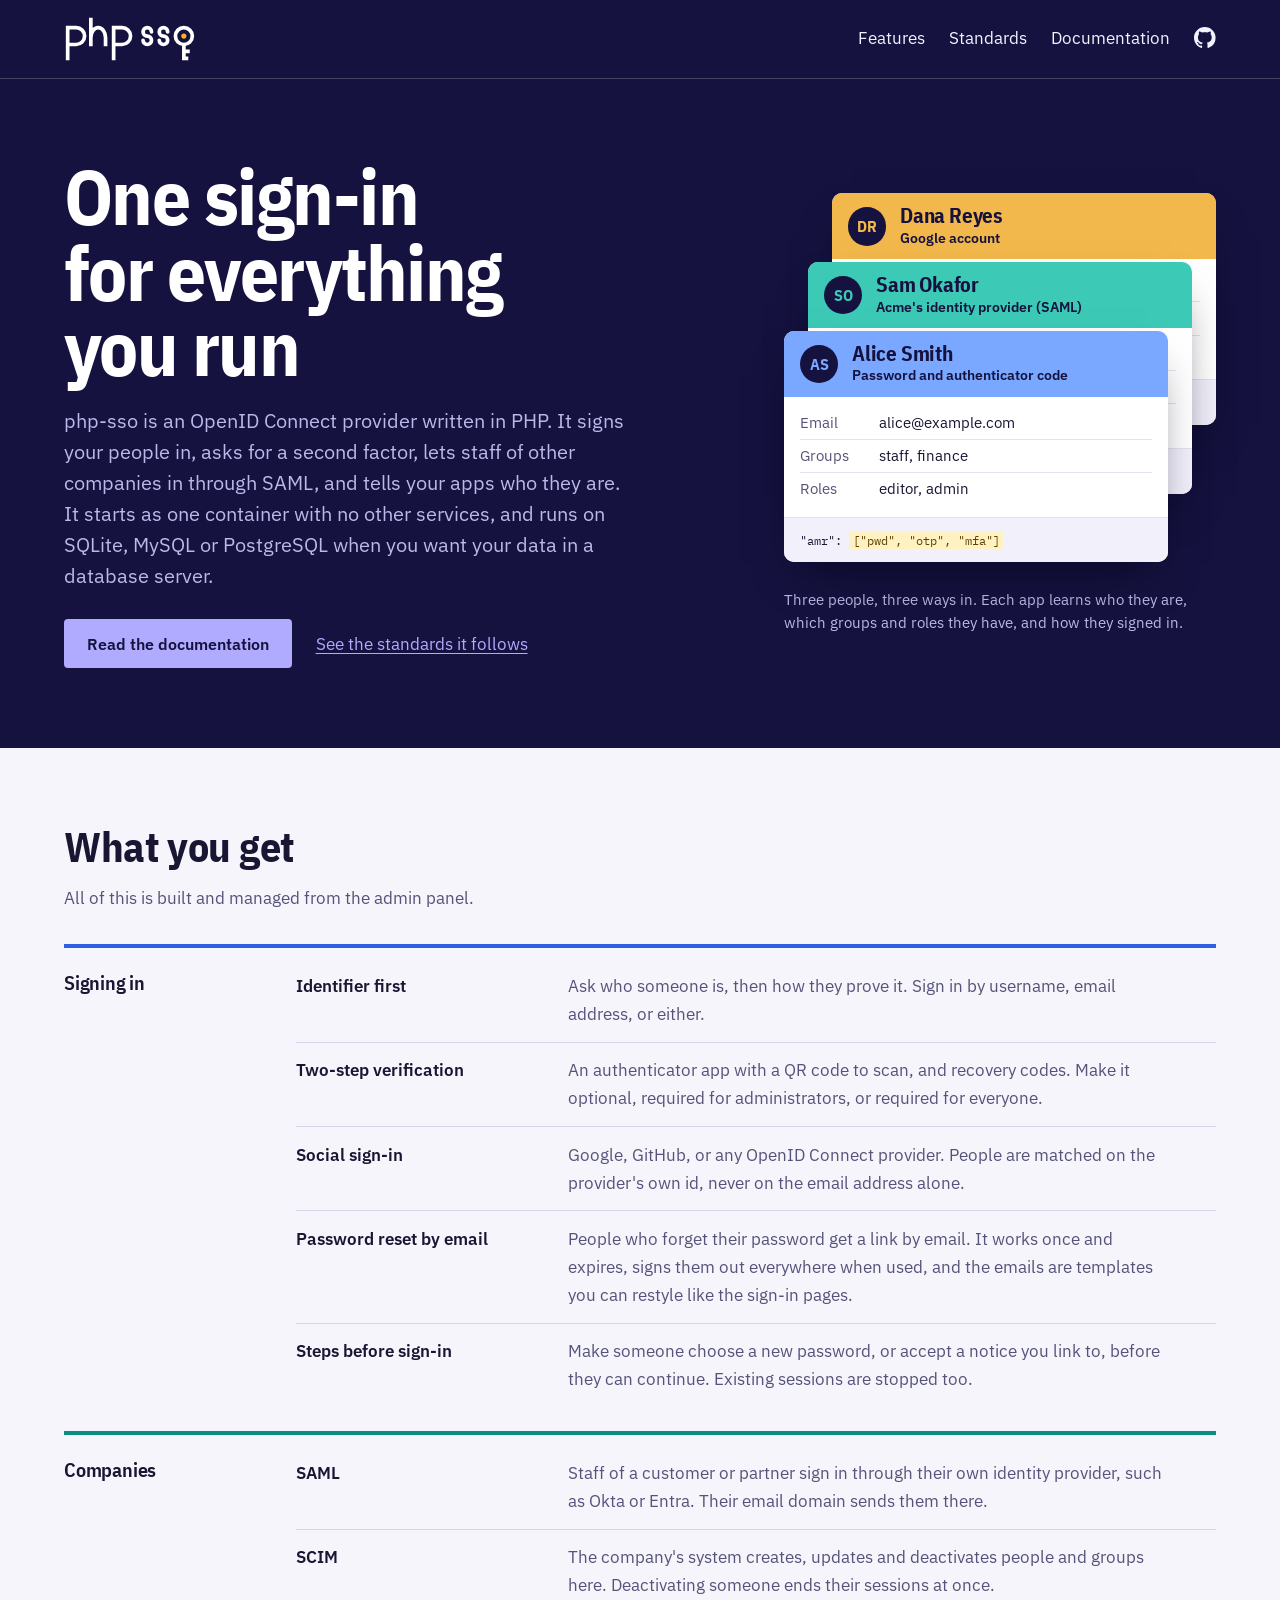
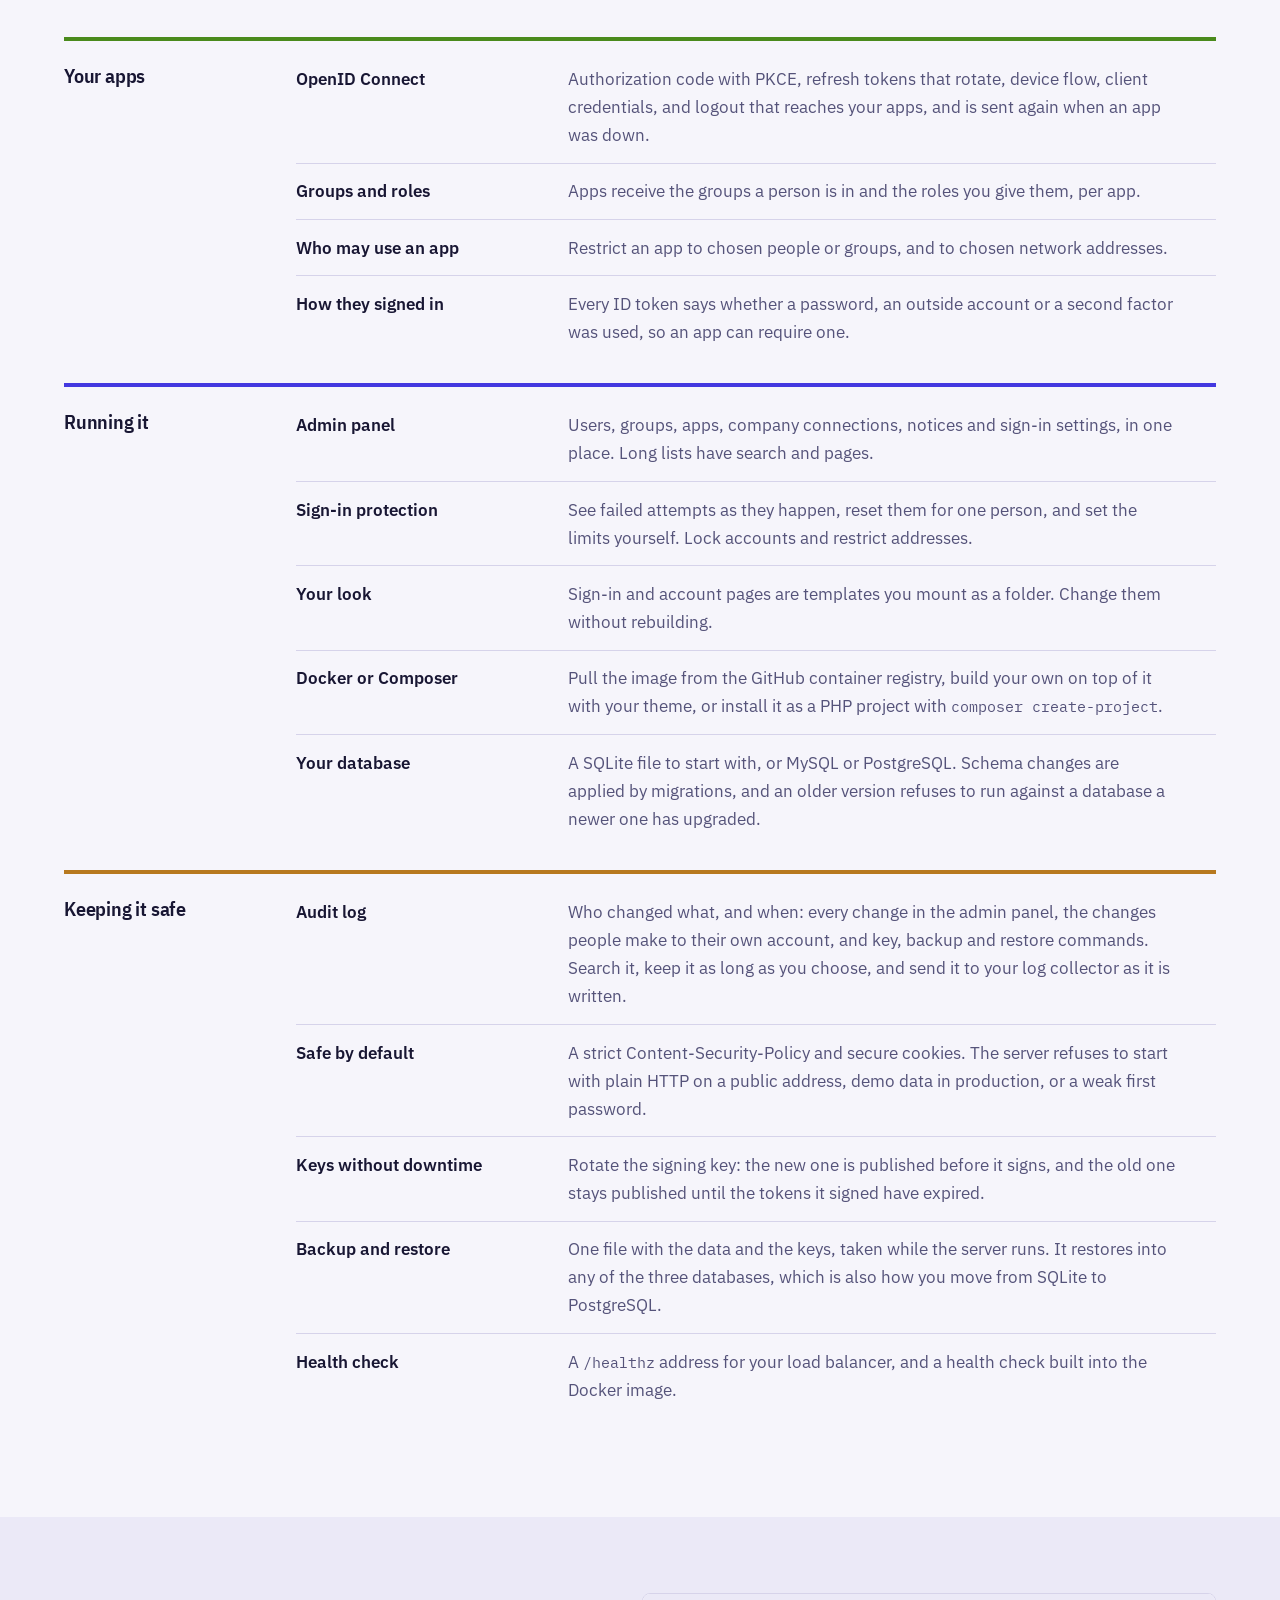
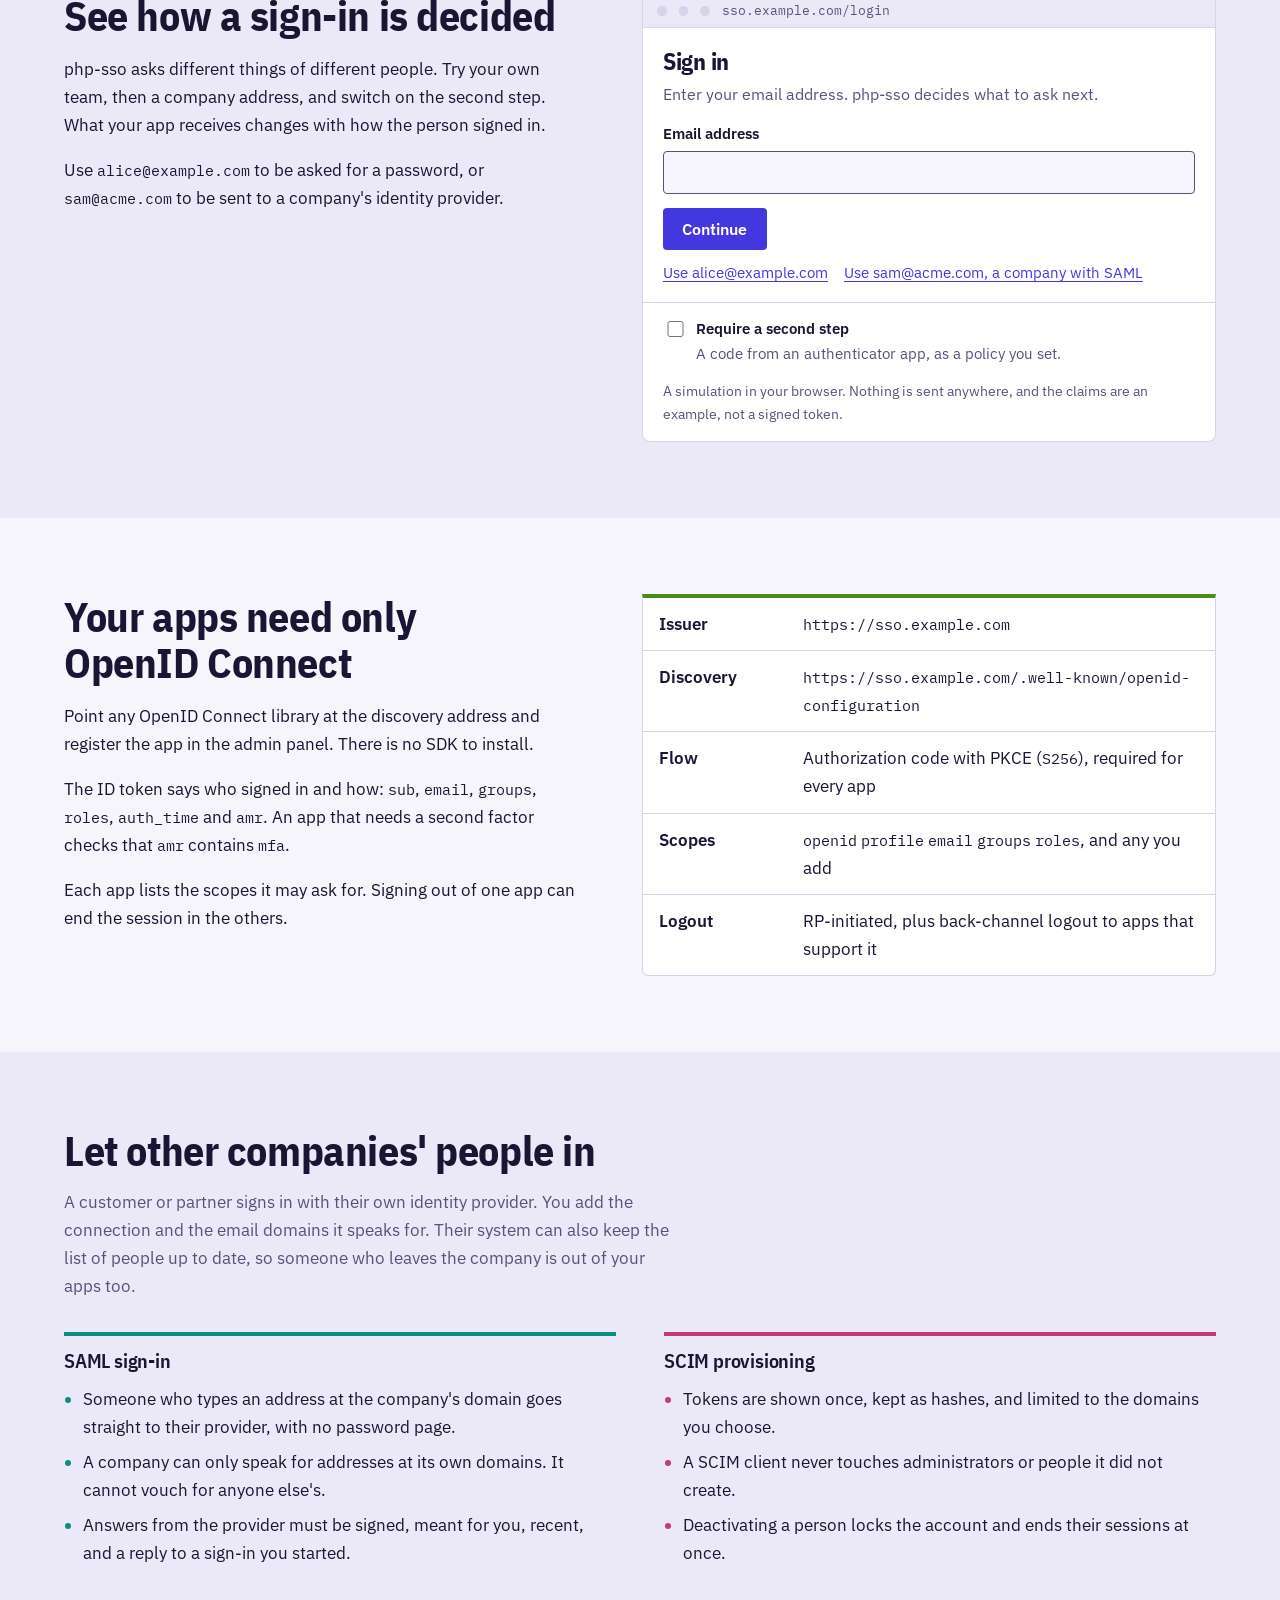
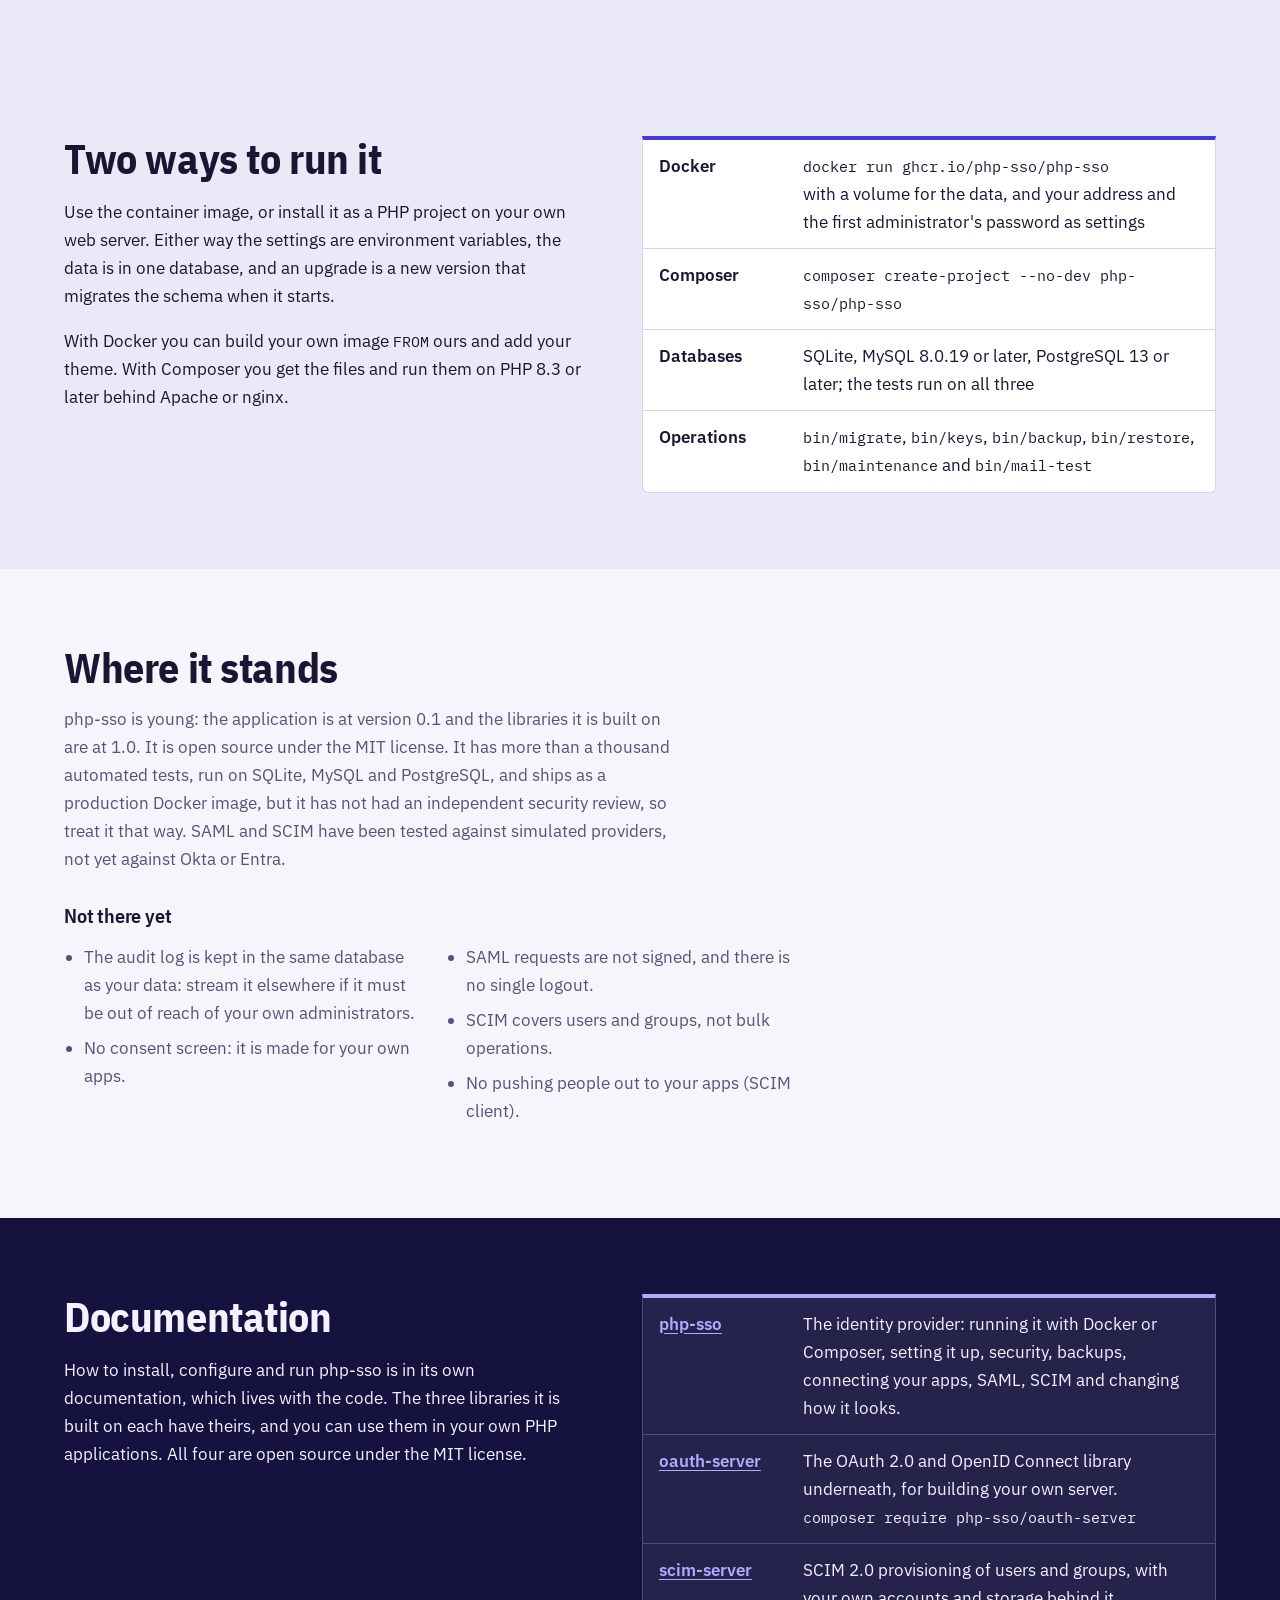
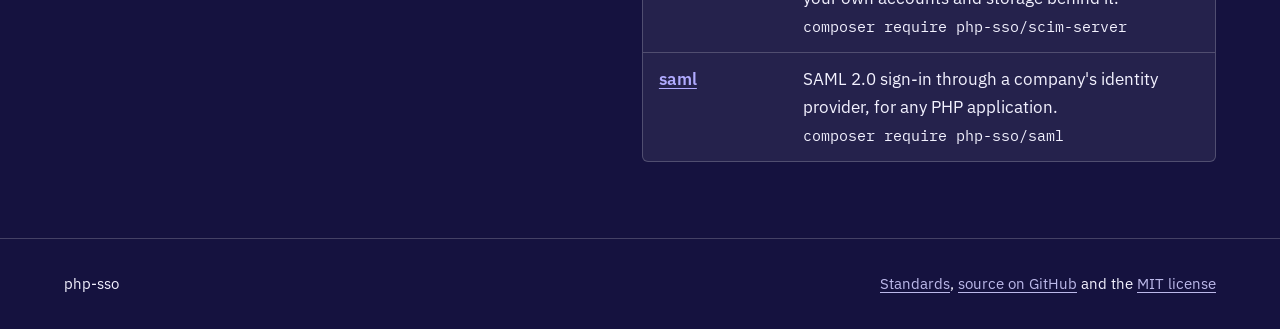
==== commit 7db5002f: "Describe the password reset" ====
--- a/index.html
+++ b/index.html
@@ -90,6 +90,7 @@
               <div class="item"><dt>Identifier first</dt><dd>Ask who someone is, then how they prove it. Sign in by username, email address, or either.</dd></div>
               <div class="item"><dt>Two-step verification</dt><dd>An authenticator app with a QR code to scan, and recovery codes. Make it optional, required for administrators, or required for everyone.</dd></div>
               <div class="item"><dt>Social sign-in</dt><dd>Google, GitHub, or any OpenID Connect provider. People are matched on the provider's own id, never on the email address alone.</dd></div>
+              <div class="item"><dt>Password reset by email</dt><dd>People who forget their password get a link by email. It works once and expires, signs them out everywhere when used, and the emails are templates you can restyle like the sign-in pages.</dd></div>
               <div class="item"><dt>Steps before sign-in</dt><dd>Make someone choose a new password, or accept a notice you link to, before they can continue. Existing sessions are stopped too.</dd></div>
             </dl>
           </section>
@@ -232,7 +233,7 @@
           <div><dt>Docker</dt><dd><code>docker run ghcr.io/php-sso/php-sso</code><br>with a volume for the data, and your address and the first administrator's password as settings</dd></div>
           <div><dt>Composer</dt><dd><code>composer create-project --no-dev php-sso/php-sso</code></dd></div>
           <div><dt>Databases</dt><dd>SQLite, MySQL 8.0.19 or later, PostgreSQL 13 or later; the tests run on all three</dd></div>
-          <div><dt>Operations</dt><dd><code>bin/migrate</code>, <code>bin/keys</code>, <code>bin/backup</code>, <code>bin/restore</code> and <code>bin/maintenance</code></dd></div>
+          <div><dt>Operations</dt><dd><code>bin/migrate</code>, <code>bin/keys</code>, <code>bin/backup</code>, <code>bin/restore</code>, <code>bin/maintenance</code> and <code>bin/mail-test</code></dd></div>
         </dl>
       </div>
     </section>
@@ -245,7 +246,6 @@
         </div>
         <h3>Not there yet</h3>
         <ul class="notgot">
-          <li>No password reset by email.</li>
           <li>The audit log is kept in the same database as your data: stream it elsewhere if it must be out of reach of your own administrators.</li>
           <li>No consent screen: it is made for your own apps.</li>
           <li>SAML requests are not signed, and there is no single logout.</li>
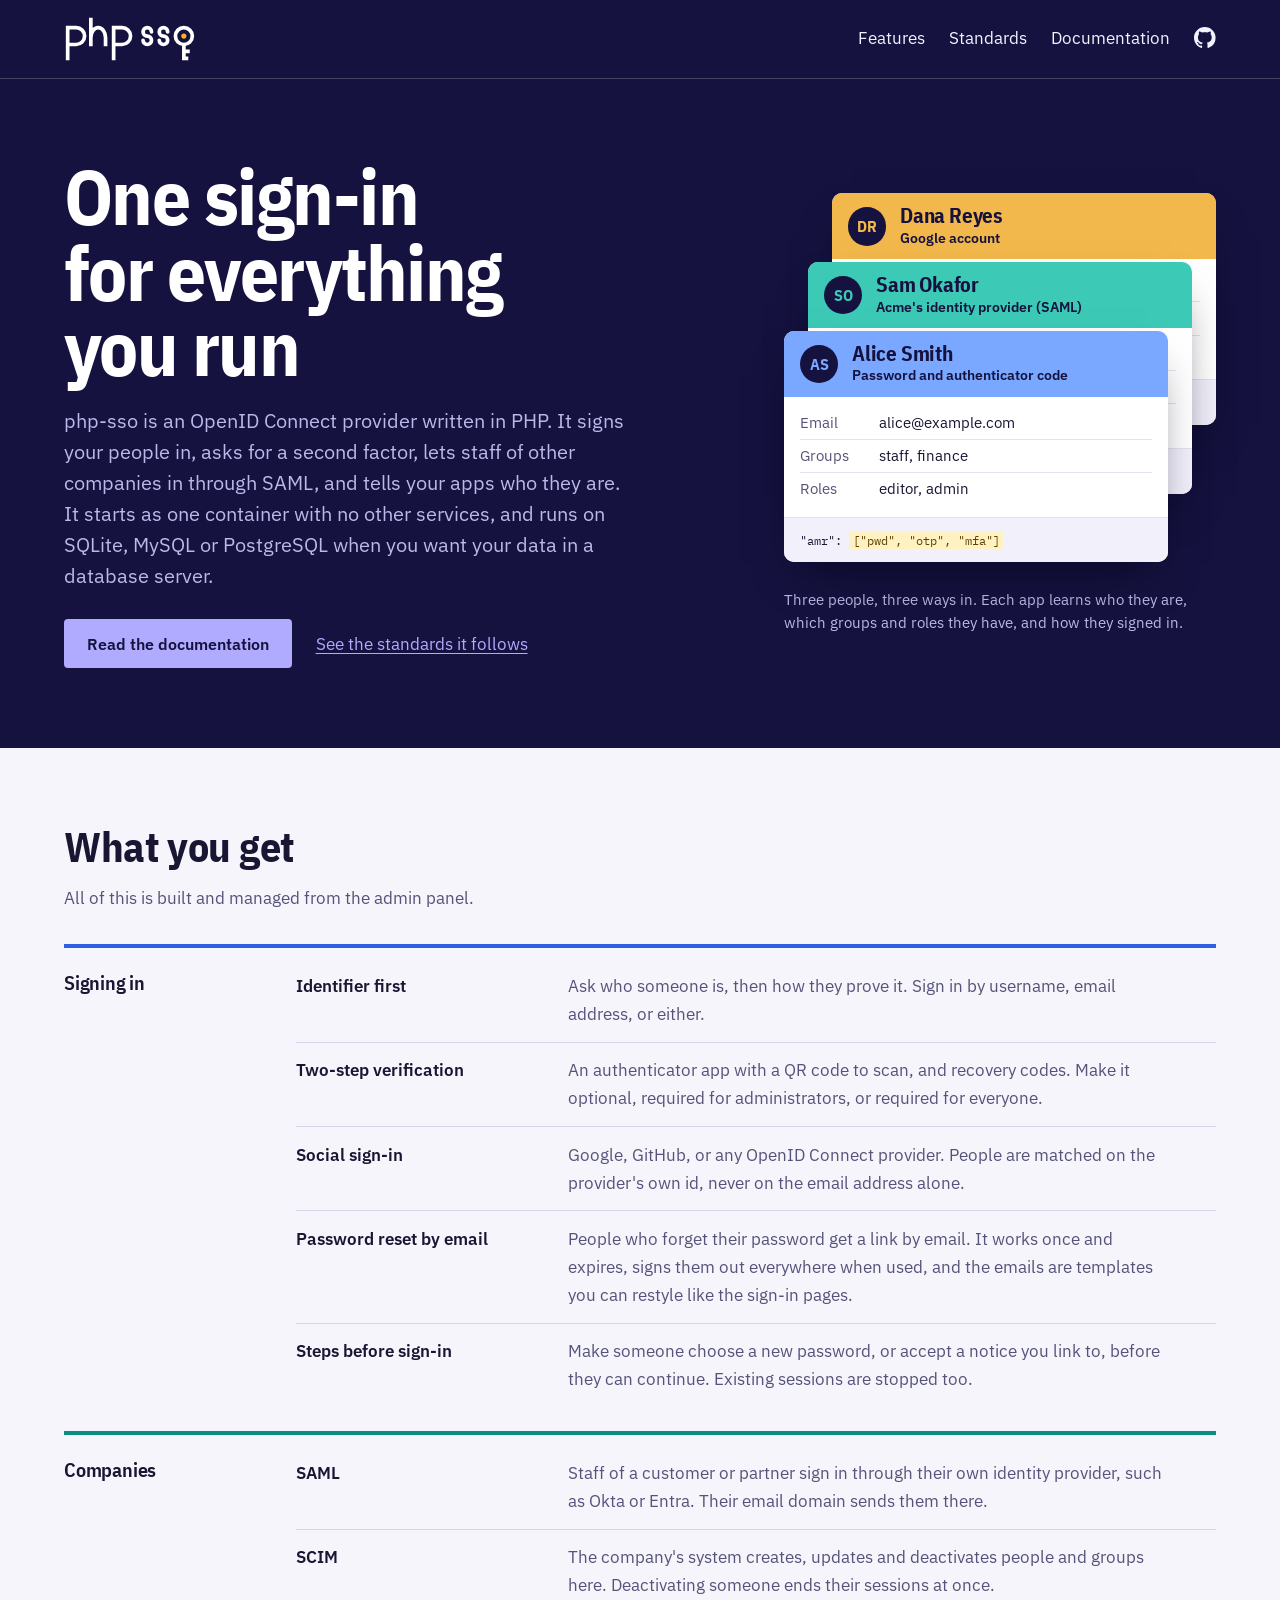
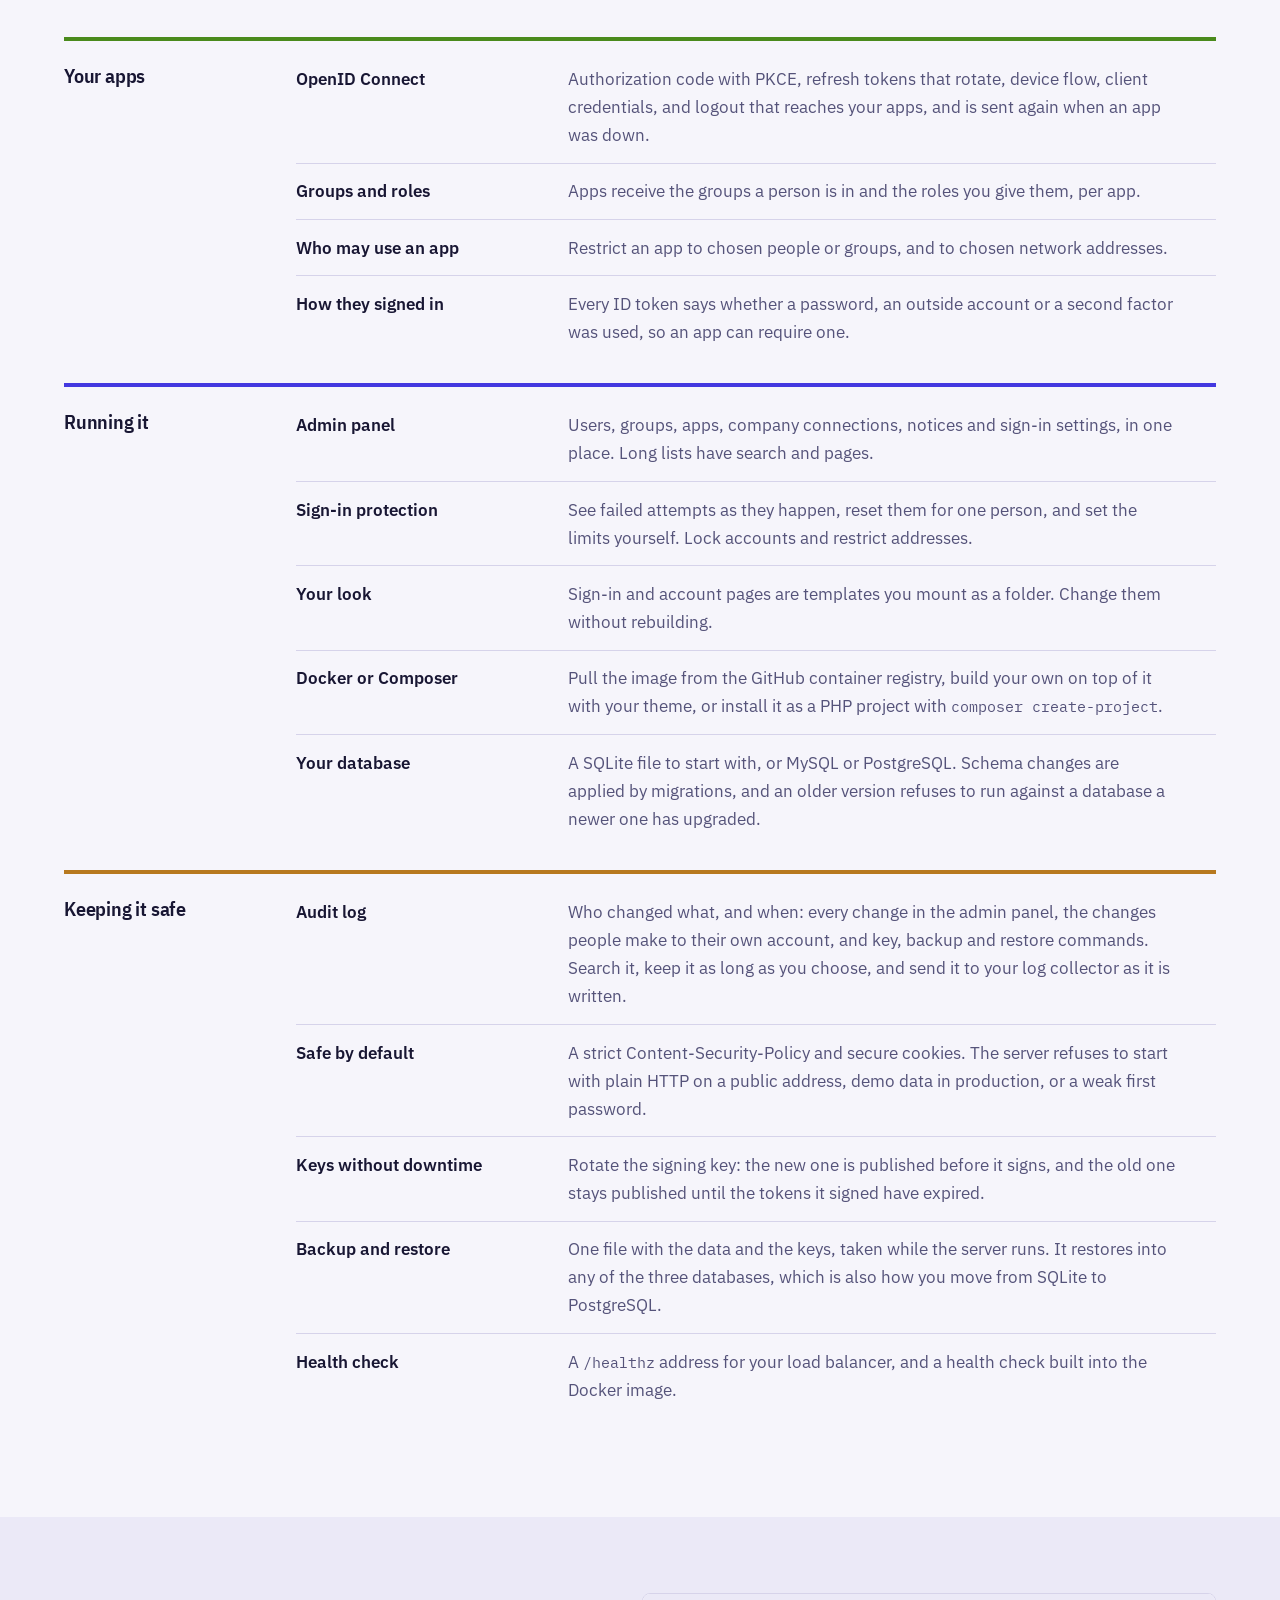
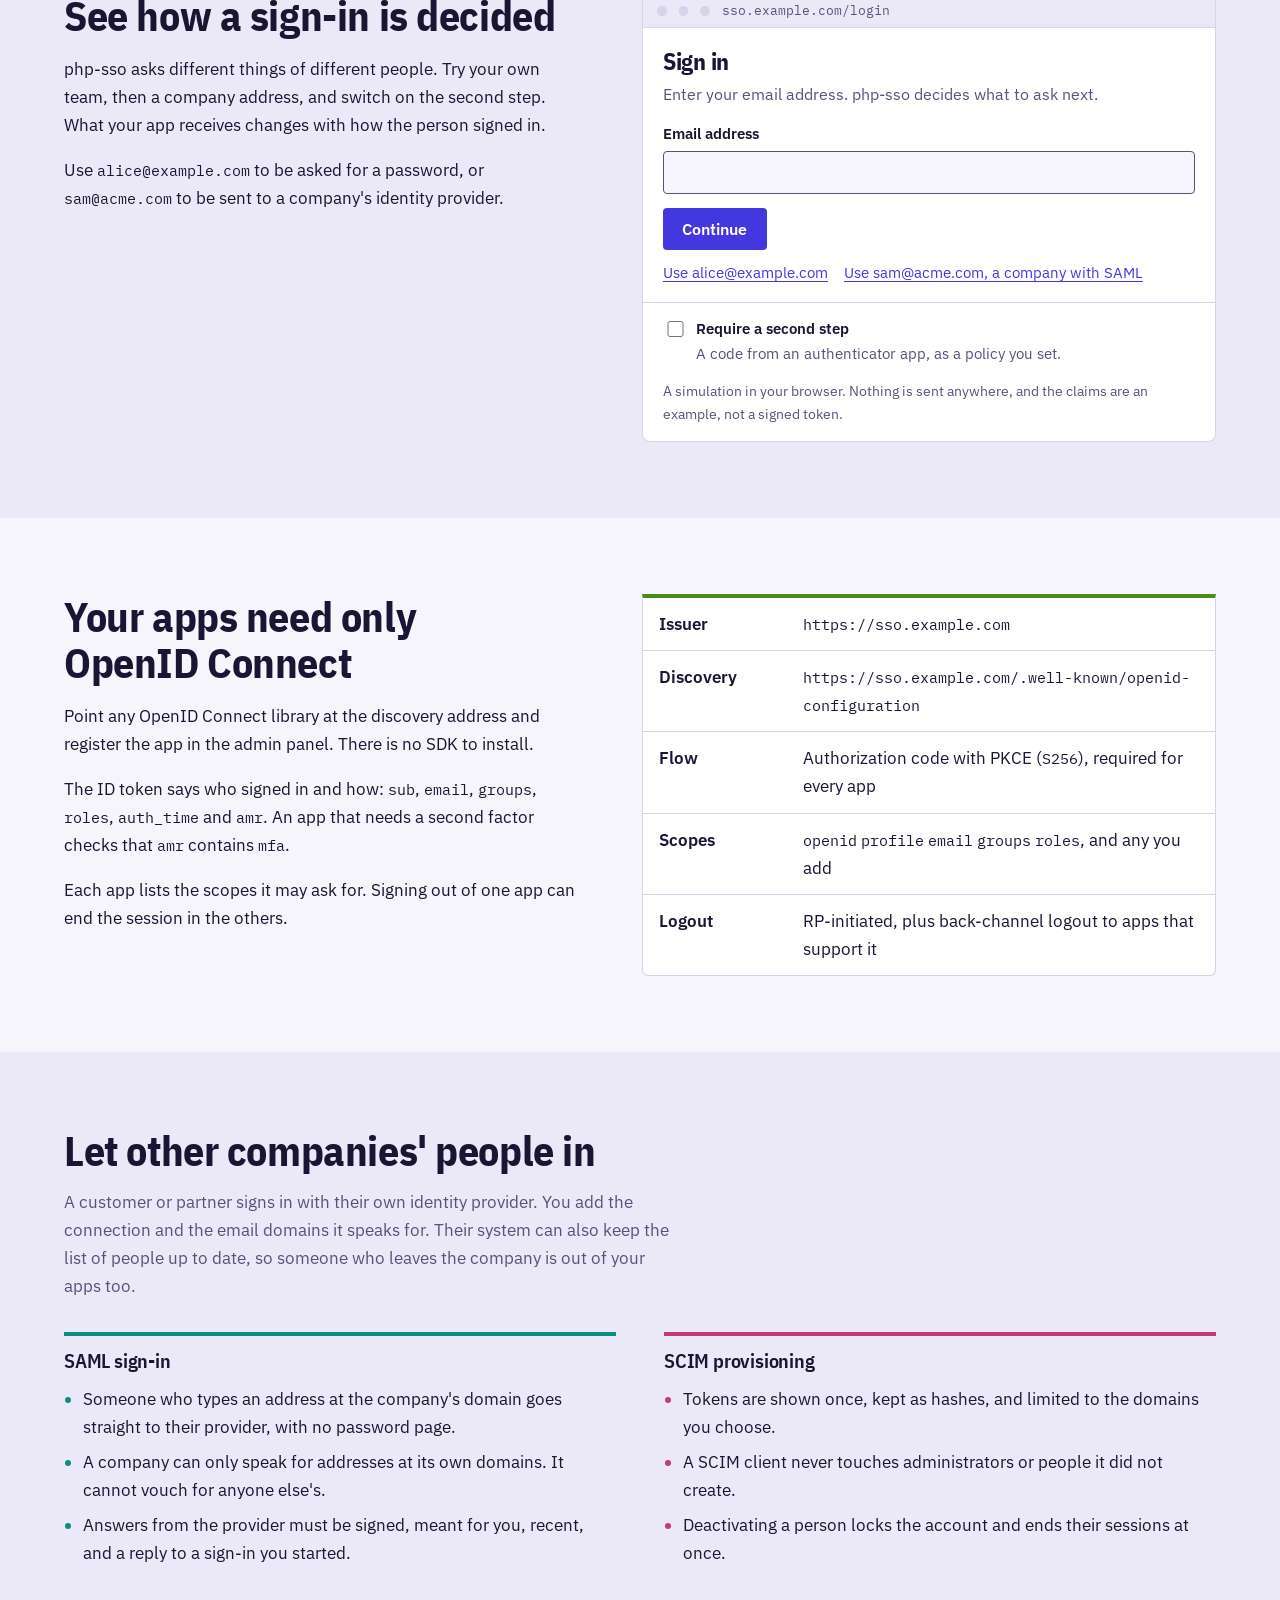
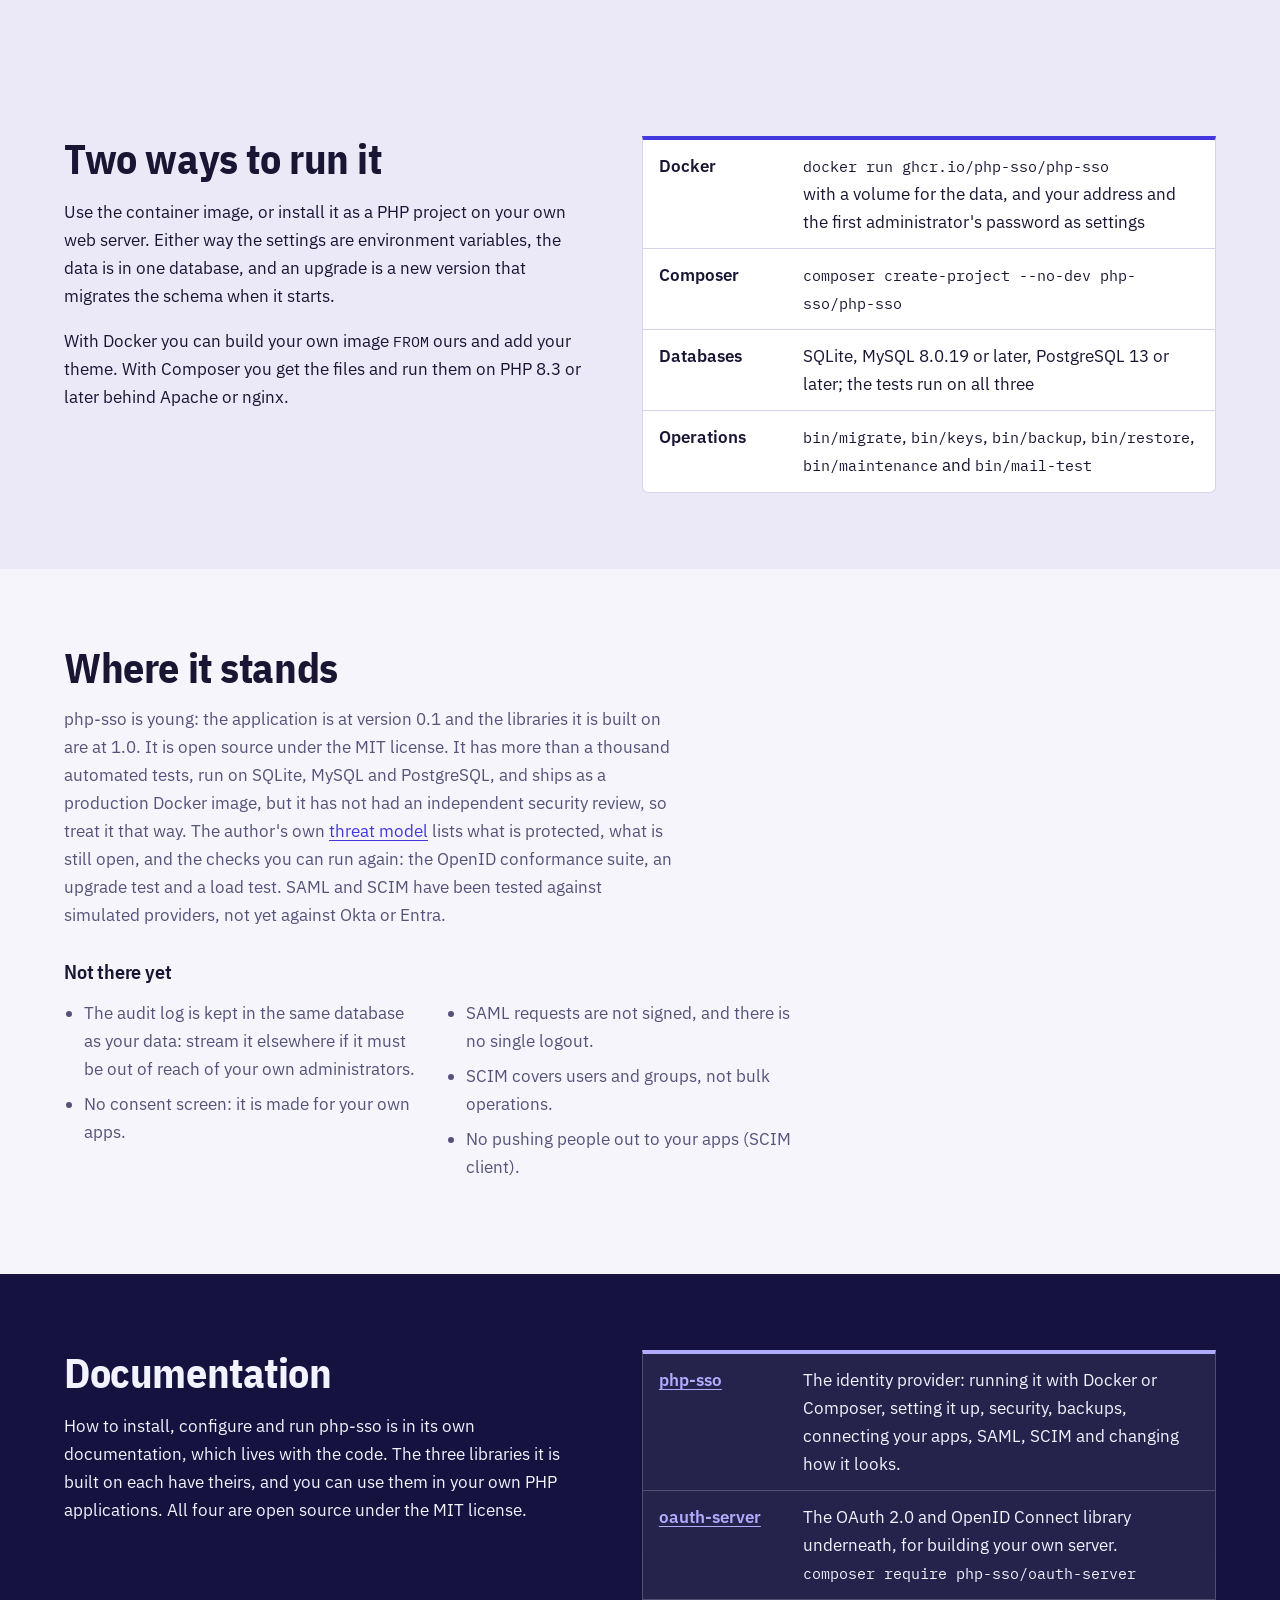
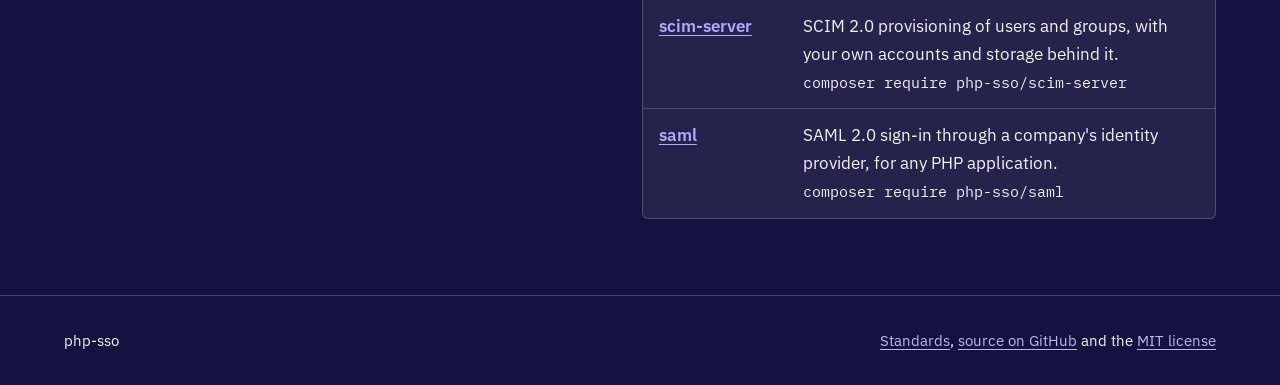
==== commit ef828146: "Link the threat model" ====
--- a/index.html
+++ b/index.html
@@ -242,7 +242,7 @@
       <div class="wrap">
         <div class="band-head">
           <h2>Where it stands</h2>
-          <p>php-sso is young: the application is at version 0.1 and the libraries it is built on are at 1.0. It is open source under the MIT license. It has more than a thousand automated tests, run on SQLite, MySQL and PostgreSQL, and ships as a production Docker image, but it has not had an independent security review, so treat it that way. SAML and SCIM have been tested against simulated providers, not yet against Okta or Entra.</p>
+          <p>php-sso is young: the application is at version 0.1 and the libraries it is built on are at 1.0. It is open source under the MIT license. It has more than a thousand automated tests, run on SQLite, MySQL and PostgreSQL, and ships as a production Docker image, but it has not had an independent security review, so treat it that way. The author's own <a href="https://php-sso.github.io/php-sso/security/threat-model/">threat model</a> lists what is protected, what is still open, and the checks you can run again: the OpenID conformance suite, an upgrade test and a load test. SAML and SCIM have been tested against simulated providers, not yet against Okta or Entra.</p>
         </div>
         <h3>Not there yet</h3>
         <ul class="notgot">
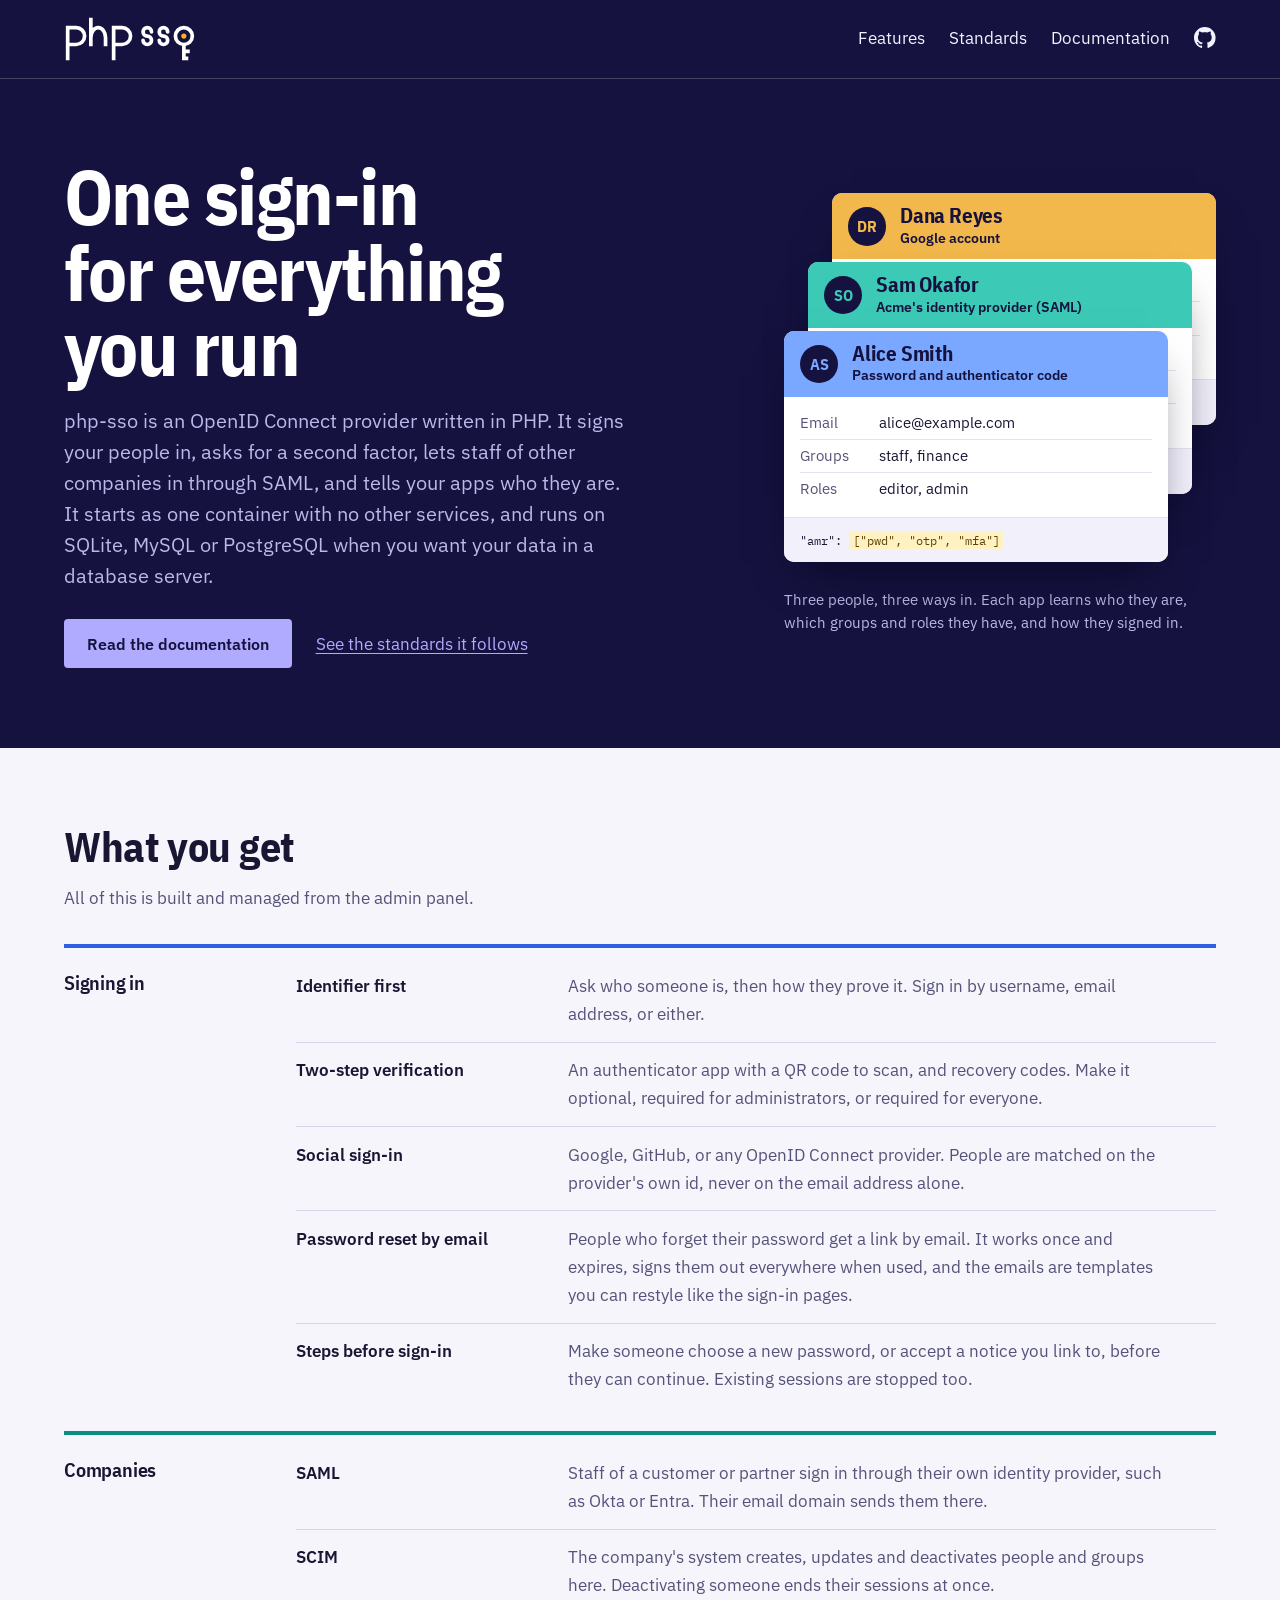
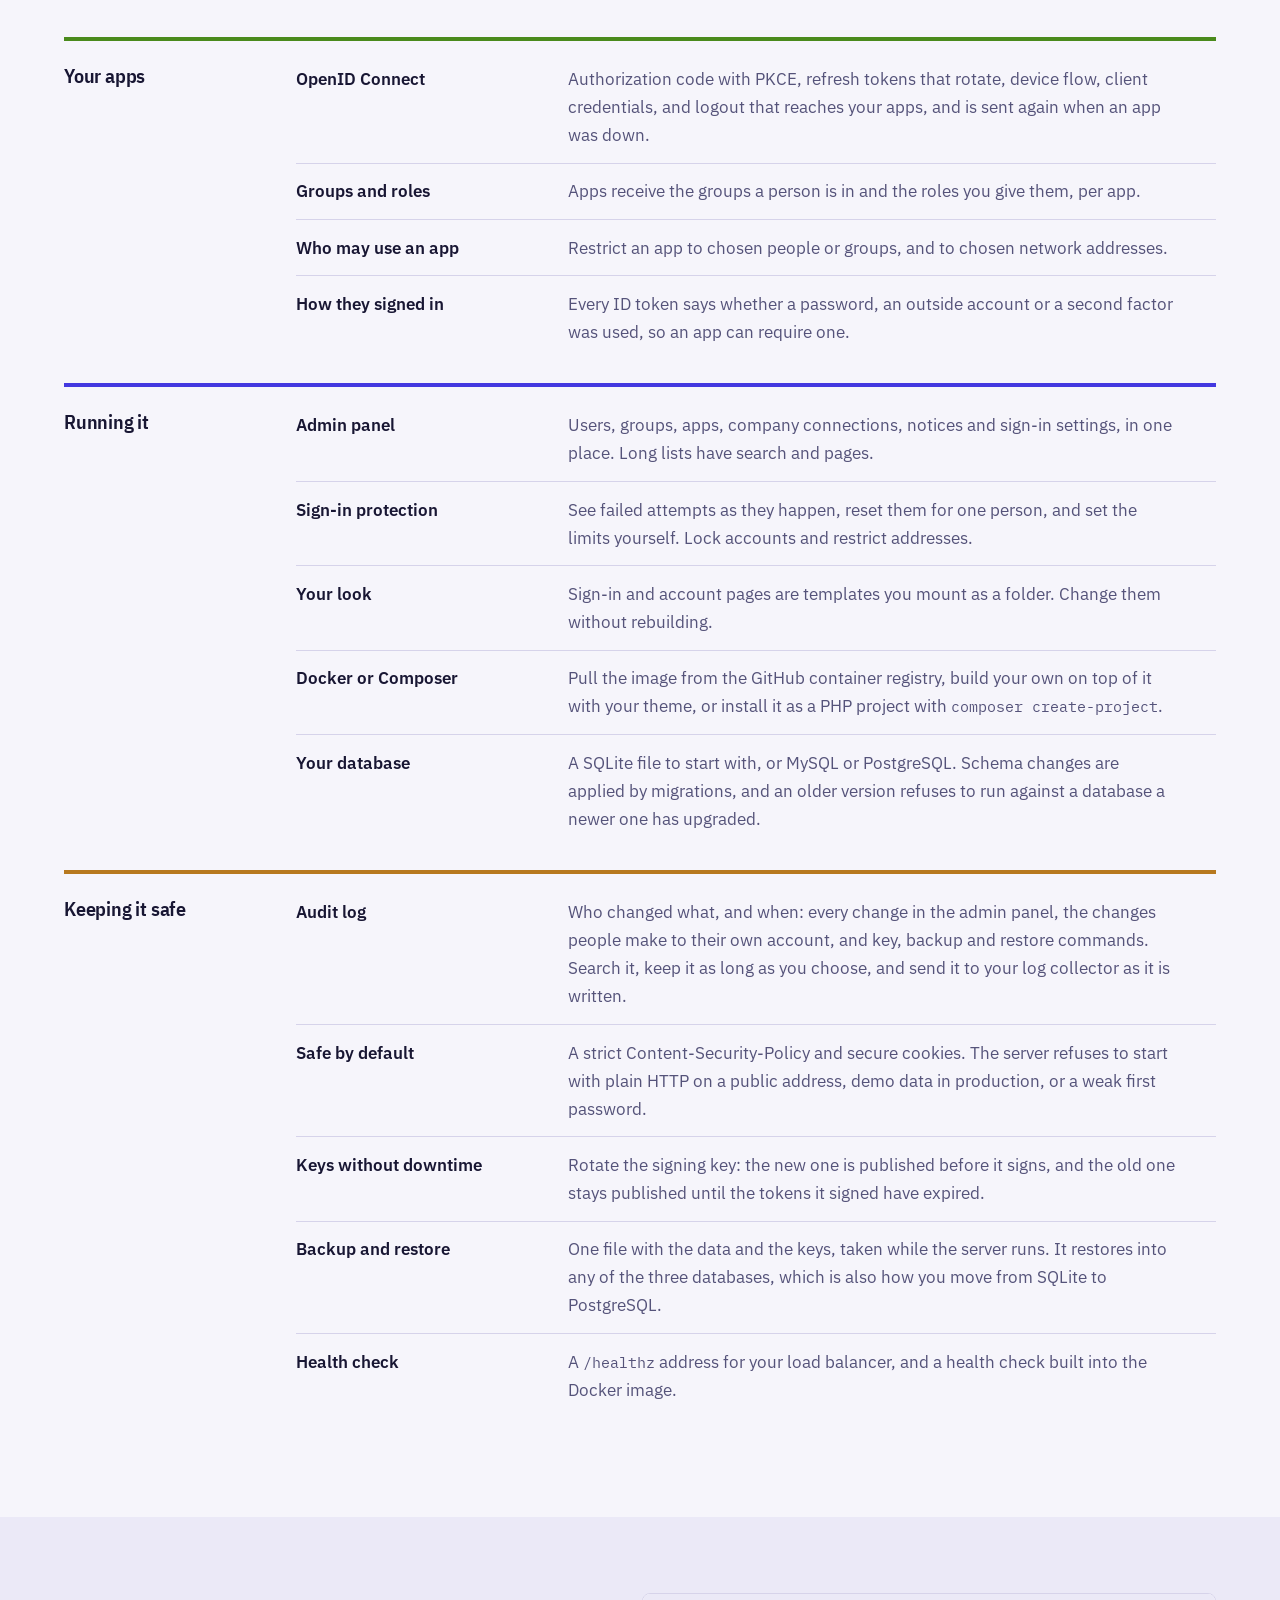
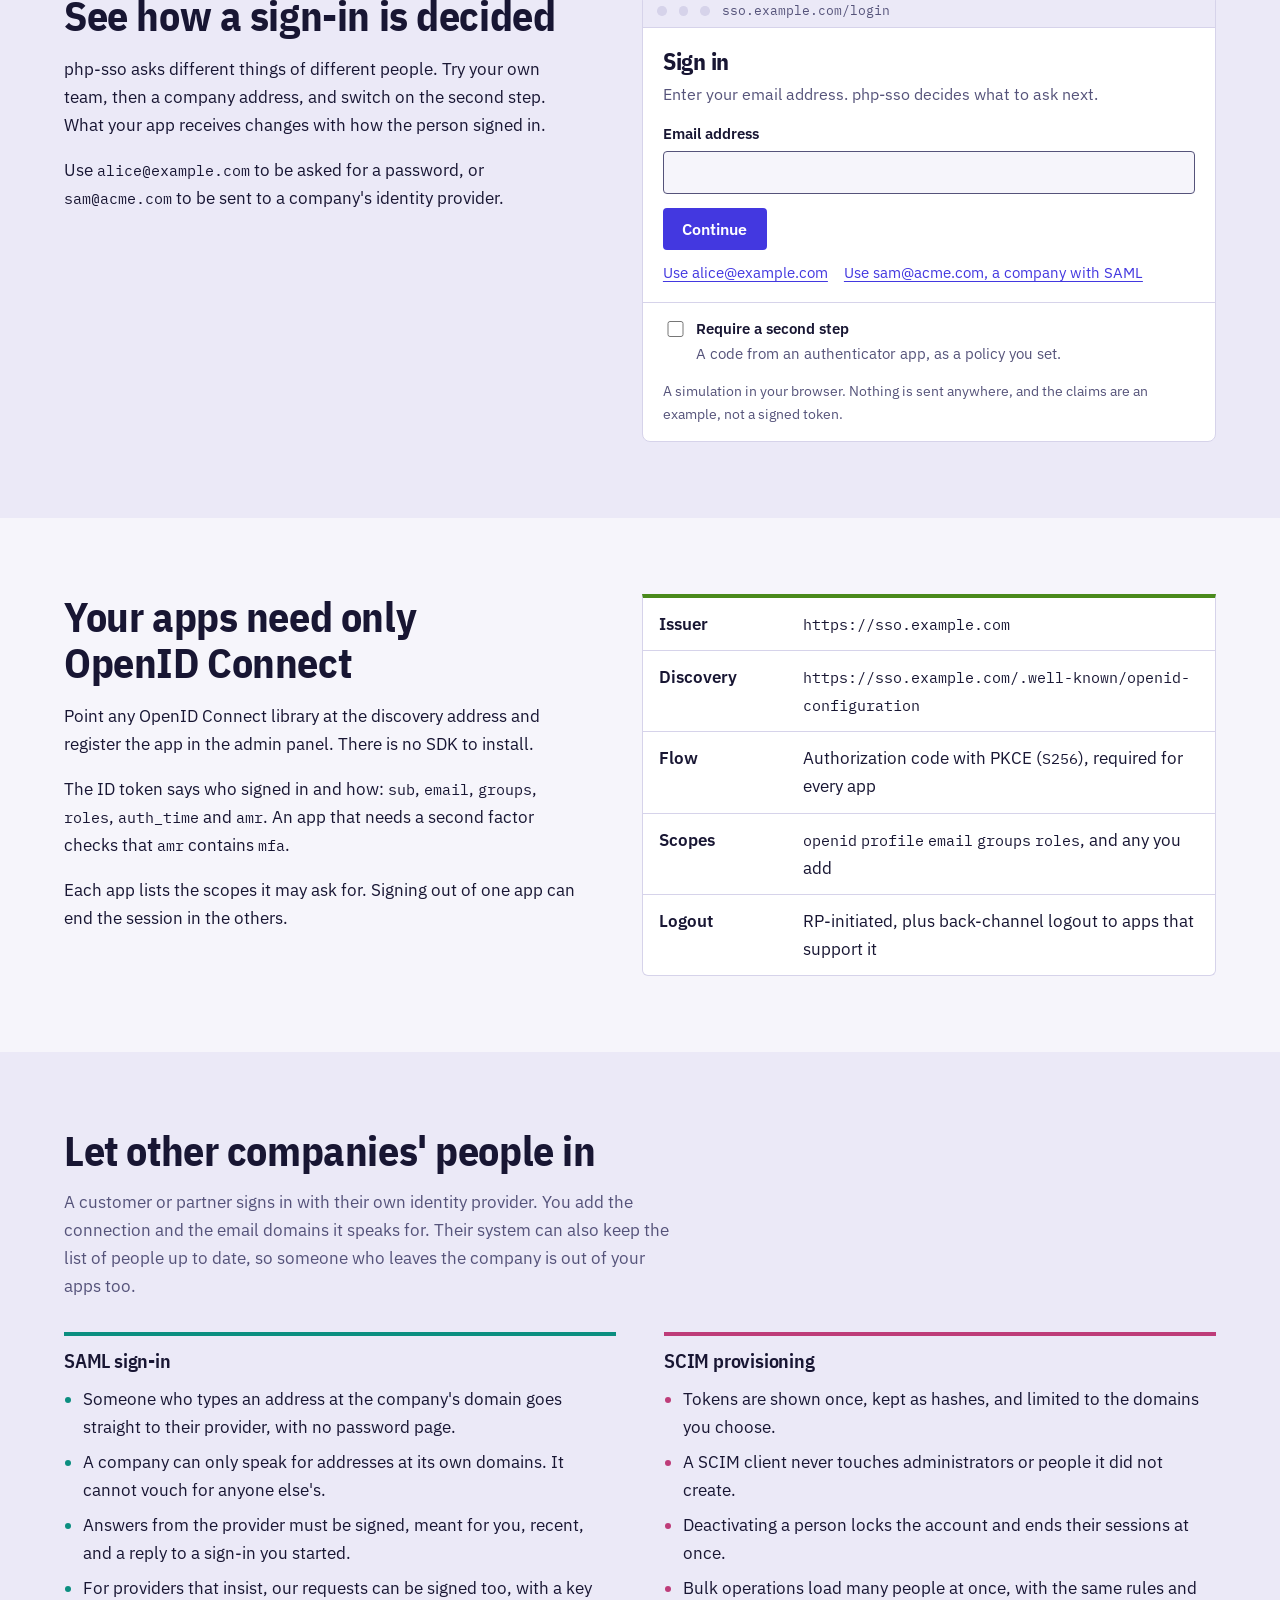
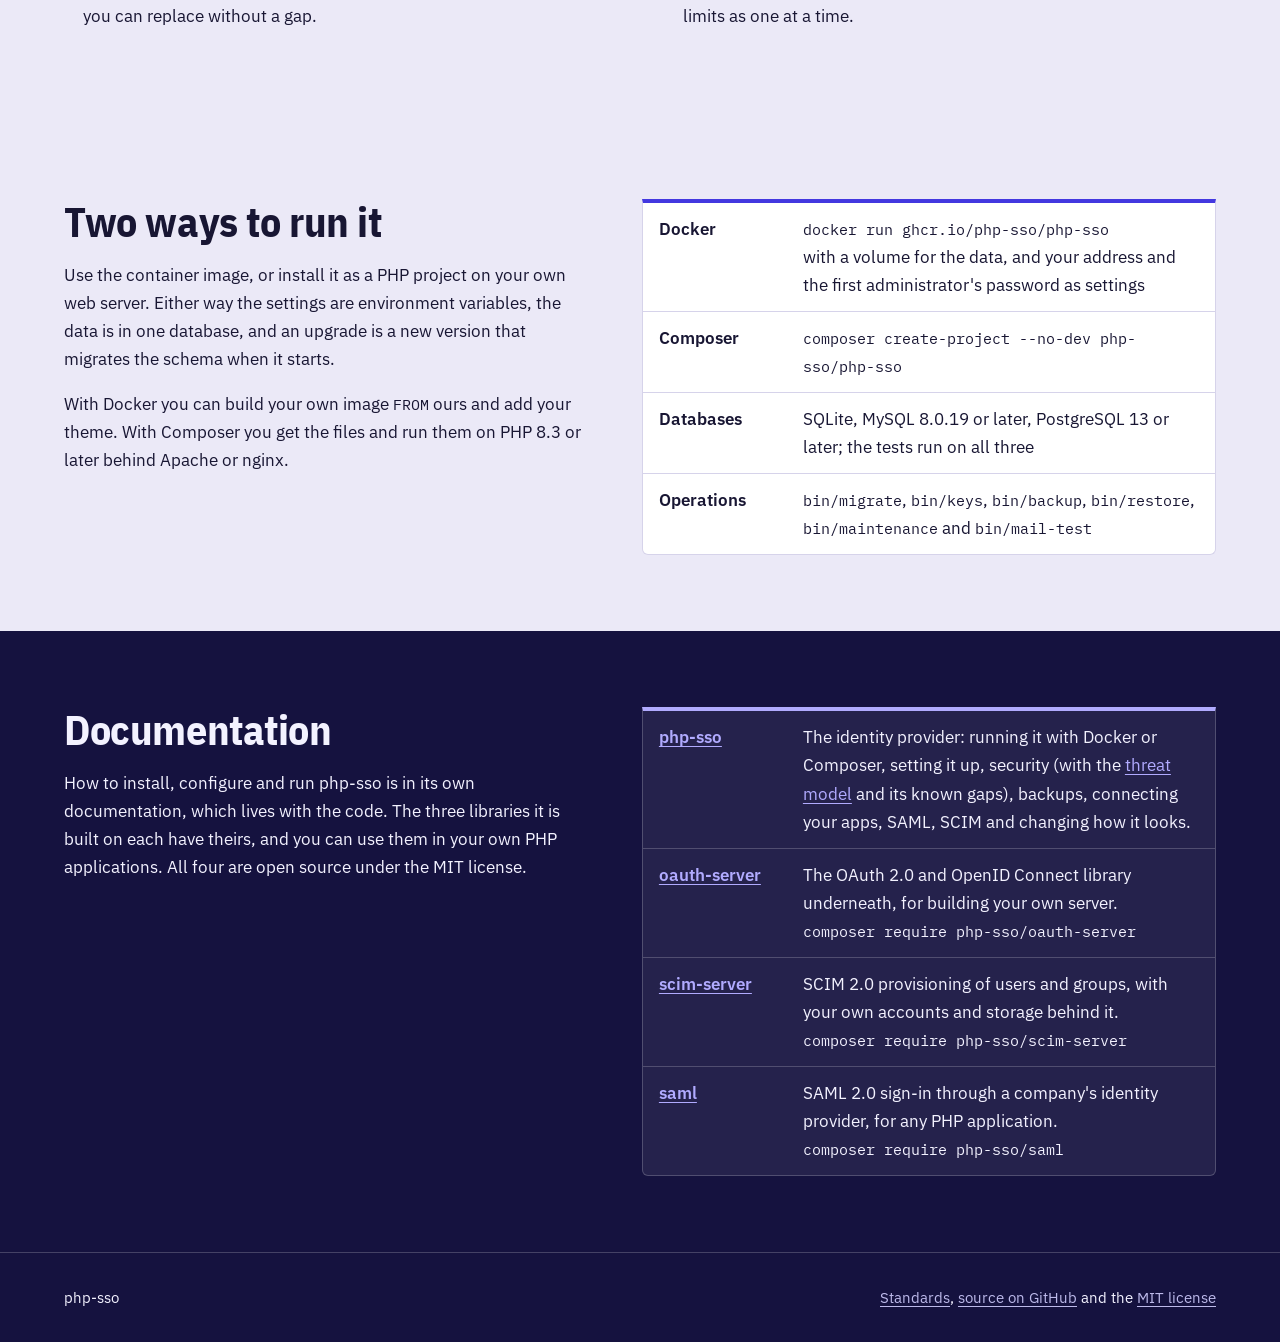
==== commit 2c90ef26: "Remove Where it stands, mention new features" ====
--- a/index.html
+++ b/index.html
@@ -34,7 +34,7 @@
       <a class="brand" href="./"><img src="assets/php-sso-logo.svg" alt="php-sso" height="40"></a>
       <nav class="nav" aria-label="Main">
         <a href="#features">Features</a>
-        <a href="standards.html">Standards</a>
+        <a href="/standards/">Standards</a>
         <a href="#docs">Documentation</a>
         <a class="nav-icon" href="https://github.com/php-sso" aria-label="php-sso on GitHub" title="php-sso on GitHub"><svg viewBox="0 0 16 16" width="22" height="22" aria-hidden="true" focusable="false"><path fill-rule="evenodd" d="M8 0C3.58 0 0 3.58 0 8c0 3.54 2.29 6.53 5.47 7.59.4.07.55-.17.55-.38 0-.19-.01-.82-.01-1.49-2.01.37-2.53-.49-2.69-.94-.09-.23-.48-.94-.82-1.13-.28-.15-.68-.52-.01-.53.63-.01 1.08.58 1.23.82.72 1.21 1.87.87 2.33.66.07-.52.28-.87.51-1.07-1.78-.2-3.64-.89-3.64-3.95 0-.87.31-1.59.82-2.15-.08-.2-.36-1.02.08-2.12 0 0 .67-.21 2.2.82.64-.18 1.32-.27 2-.27.68 0 1.36.09 2 .27 1.53-1.04 2.2-.82 2.2-.82.44 1.1.16 1.92.08 2.12.51.56.82 1.27.82 2.15 0 3.07-1.87 3.75-3.65 3.95.29.25.54.73.54 1.48 0 1.07-.01 1.93-.01 2.2 0 .21.15.46.55.38A8.013 8.013 0 0016 8c0-4.42-3.58-8-8-8z"/></svg></a>
       </nav>
@@ -49,7 +49,7 @@
           <p class="lead">php-sso is an OpenID Connect provider written in PHP. It signs your people in, asks for a second factor, lets staff of other companies in through SAML, and tells your apps who they are. It starts as one container with no other services, and runs on SQLite, MySQL or PostgreSQL when you want your data in a database server.</p>
           <div class="actions">
             <a class="btn" href="#docs">Read the documentation</a>
-            <a href="standards.html">See the standards it follows</a>
+            <a href="/standards/">See the standards it follows</a>
           </div>
         </div>
 
@@ -208,6 +208,7 @@
               <li>Someone who types an address at the company's domain goes straight to their provider, with no password page.</li>
               <li>A company can only speak for addresses at its own domains. It cannot vouch for anyone else's.</li>
               <li>Answers from the provider must be signed, meant for you, recent, and a reply to a sign-in you started.</li>
+              <li>For providers that insist, our requests can be signed too, with a key you can replace without a gap.</li>
             </ul>
           </div>
           <div class="lane" style="--lc: var(--c-scim)">
@@ -216,6 +217,7 @@
               <li>Tokens are shown once, kept as hashes, and limited to the domains you choose.</li>
               <li>A SCIM client never touches administrators or people it did not create.</li>
               <li>Deactivating a person locks the account and ends their sessions at once.</li>
+              <li>Bulk operations load many people at once, with the same rules and limits as one at a time.</li>
             </ul>
           </div>
         </div>
@@ -238,22 +240,6 @@
       </div>
     </section>
 
-    <section class="band" id="status">
-      <div class="wrap">
-        <div class="band-head">
-          <h2>Where it stands</h2>
-          <p>php-sso is young: the application is at version 0.1 and the libraries it is built on are at 1.0. It is open source under the MIT license. It has more than a thousand automated tests, run on SQLite, MySQL and PostgreSQL, and ships as a production Docker image, but it has not had an independent security review, so treat it that way. The author's own <a href="https://php-sso.github.io/php-sso/security/threat-model/">threat model</a> lists what is protected, what is still open, and the checks you can run again: the OpenID conformance suite, an upgrade test and a load test. SAML and SCIM have been tested against simulated providers, not yet against Okta or Entra.</p>
-        </div>
-        <h3>Not there yet</h3>
-        <ul class="notgot">
-          <li>The audit log is kept in the same database as your data: stream it elsewhere if it must be out of reach of your own administrators.</li>
-          <li>No consent screen: it is made for your own apps.</li>
-          <li>SAML requests are not signed, and there is no single logout.</li>
-          <li>SCIM covers users and groups, not bulk operations.</li>
-          <li>No pushing people out to your apps (SCIM client).</li>
-        </ul>
-      </div>
-    </section>
     <section class="band on-night" id="docs">
       <div class="wrap split">
         <div>
@@ -261,7 +247,7 @@
           <p style="margin-top: 1rem;">How to install, configure and run php-sso is in its own documentation, which lives with the code. The three libraries it is built on each have theirs, and you can use them in your own PHP applications. All four are open source under the MIT license.</p>
         </div>
         <dl class="facts">
-          <div><dt><a href="https://php-sso.github.io/php-sso/">php-sso</a></dt><dd>The identity provider: running it with Docker or Composer, setting it up, security, backups, connecting your apps, SAML, SCIM and changing how it looks.</dd></div>
+          <div><dt><a href="https://php-sso.github.io/php-sso/">php-sso</a></dt><dd>The identity provider: running it with Docker or Composer, setting it up, security (with the <a href="https://php-sso.github.io/php-sso/security/threat-model/">threat model</a> and its known gaps), backups, connecting your apps, SAML, SCIM and changing how it looks.</dd></div>
           <div><dt><a href="https://php-sso.github.io/oauth-server/">oauth-server</a></dt><dd>The OAuth 2.0 and OpenID Connect library underneath, for building your own server.<br><code>composer require php-sso/oauth-server</code></dd></div>
           <div><dt><a href="https://php-sso.github.io/scim-server/">scim-server</a></dt><dd>SCIM 2.0 provisioning of users and groups, with your own accounts and storage behind it.<br><code>composer require php-sso/scim-server</code></dd></div>
           <div><dt><a href="https://php-sso.github.io/saml/">saml</a></dt><dd>SAML 2.0 sign-in through a company's identity provider, for any PHP application.<br><code>composer require php-sso/saml</code></dd></div>
@@ -274,7 +260,7 @@
   <footer class="on-night">
     <div class="wrap">
       <span>php-sso</span>
-      <span><a href="standards.html">Standards</a>, <a href="https://github.com/php-sso">source on GitHub</a> and the <a href="https://github.com/php-sso/php-sso/blob/master/LICENSE">MIT license</a></span>
+      <span><a href="/standards/">Standards</a>, <a href="https://github.com/php-sso">source on GitHub</a> and the <a href="https://github.com/php-sso/php-sso/blob/master/LICENSE">MIT license</a></span>
     </div>
   </footer>
 </body>
--- a/assets/site.css
+++ b/assets/site.css
@@ -218,9 +218,6 @@
 .lane li::marker { color: var(--lc); }
 
 .plain { max-width: var(--measure); }
-.notgot { columns: 1; margin-top: 1rem; max-width: 46rem; }
-@media (min-width: 48rem) { .notgot { columns: 2; column-gap: 3rem; } }
-.notgot li { break-inside: avoid; color: var(--muted); }
 
 /* Tables on the standards page */
 .table-wrap { overflow-x: auto; }
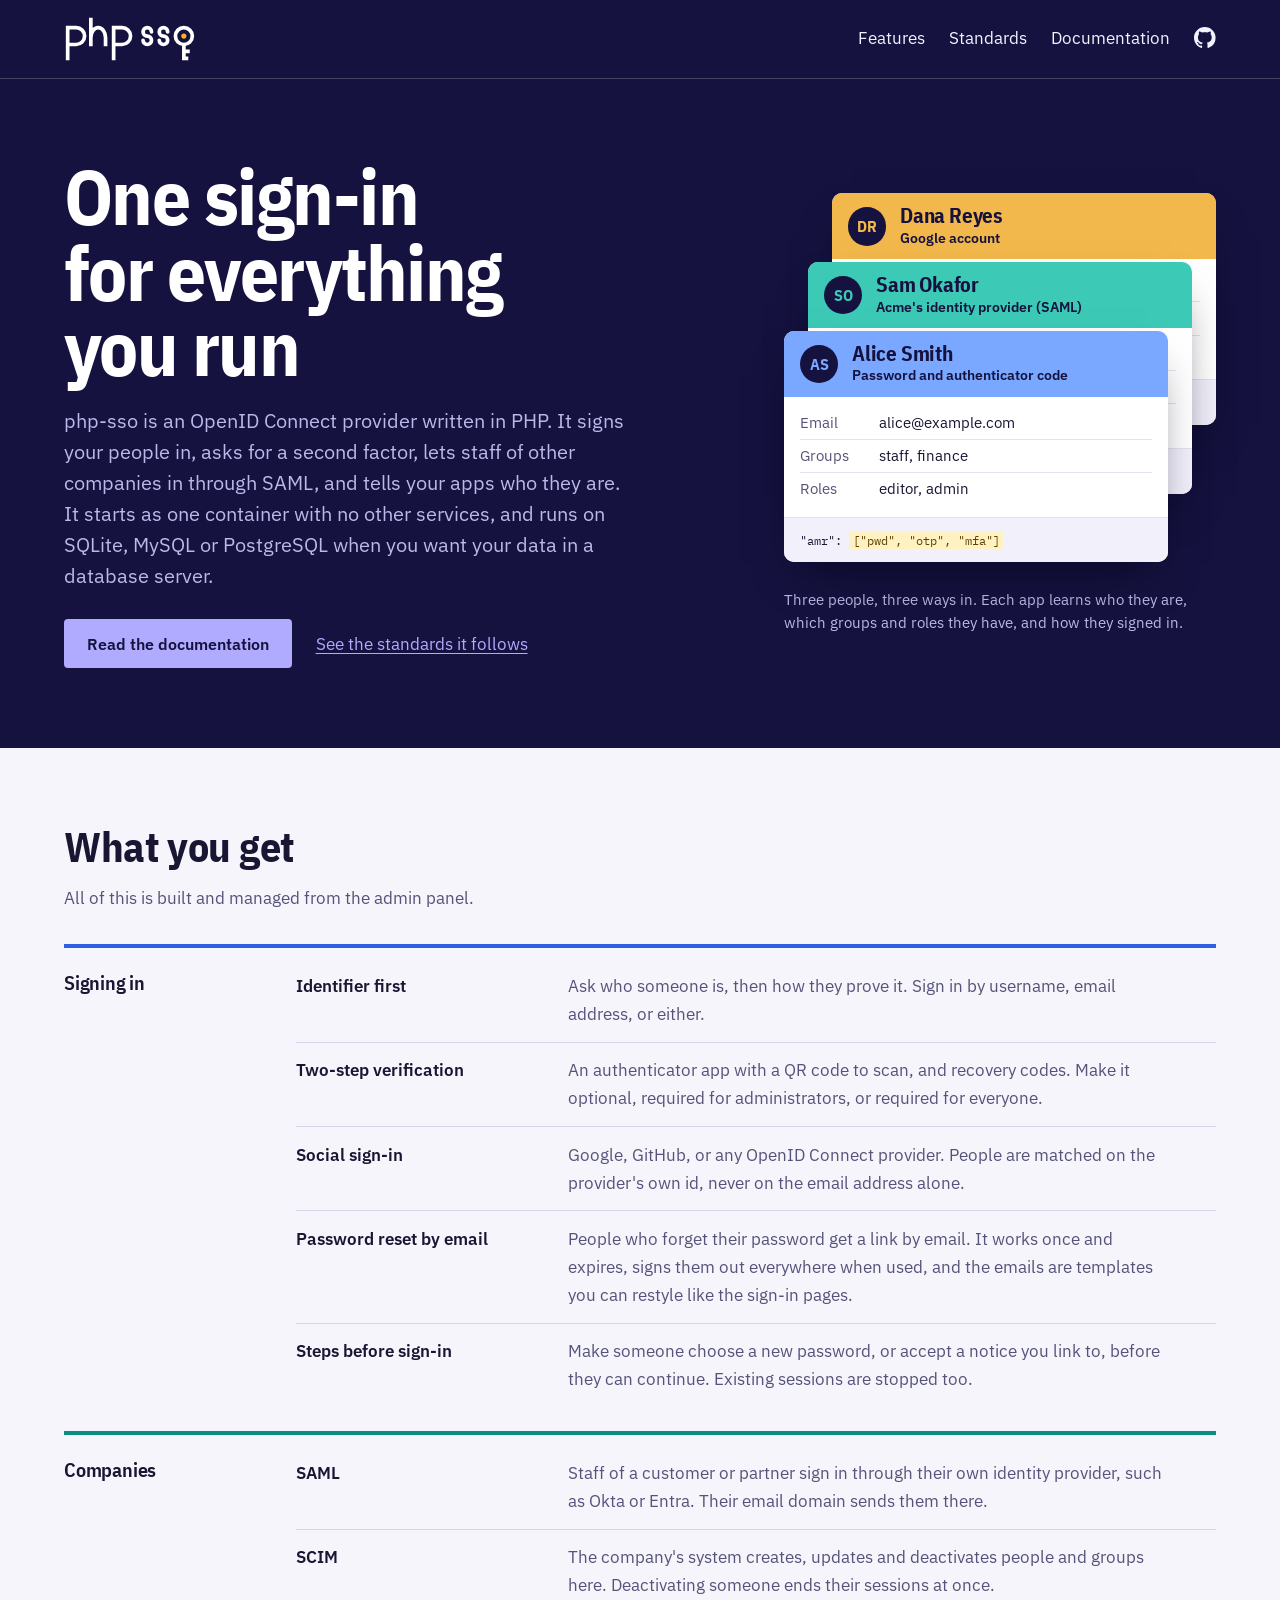
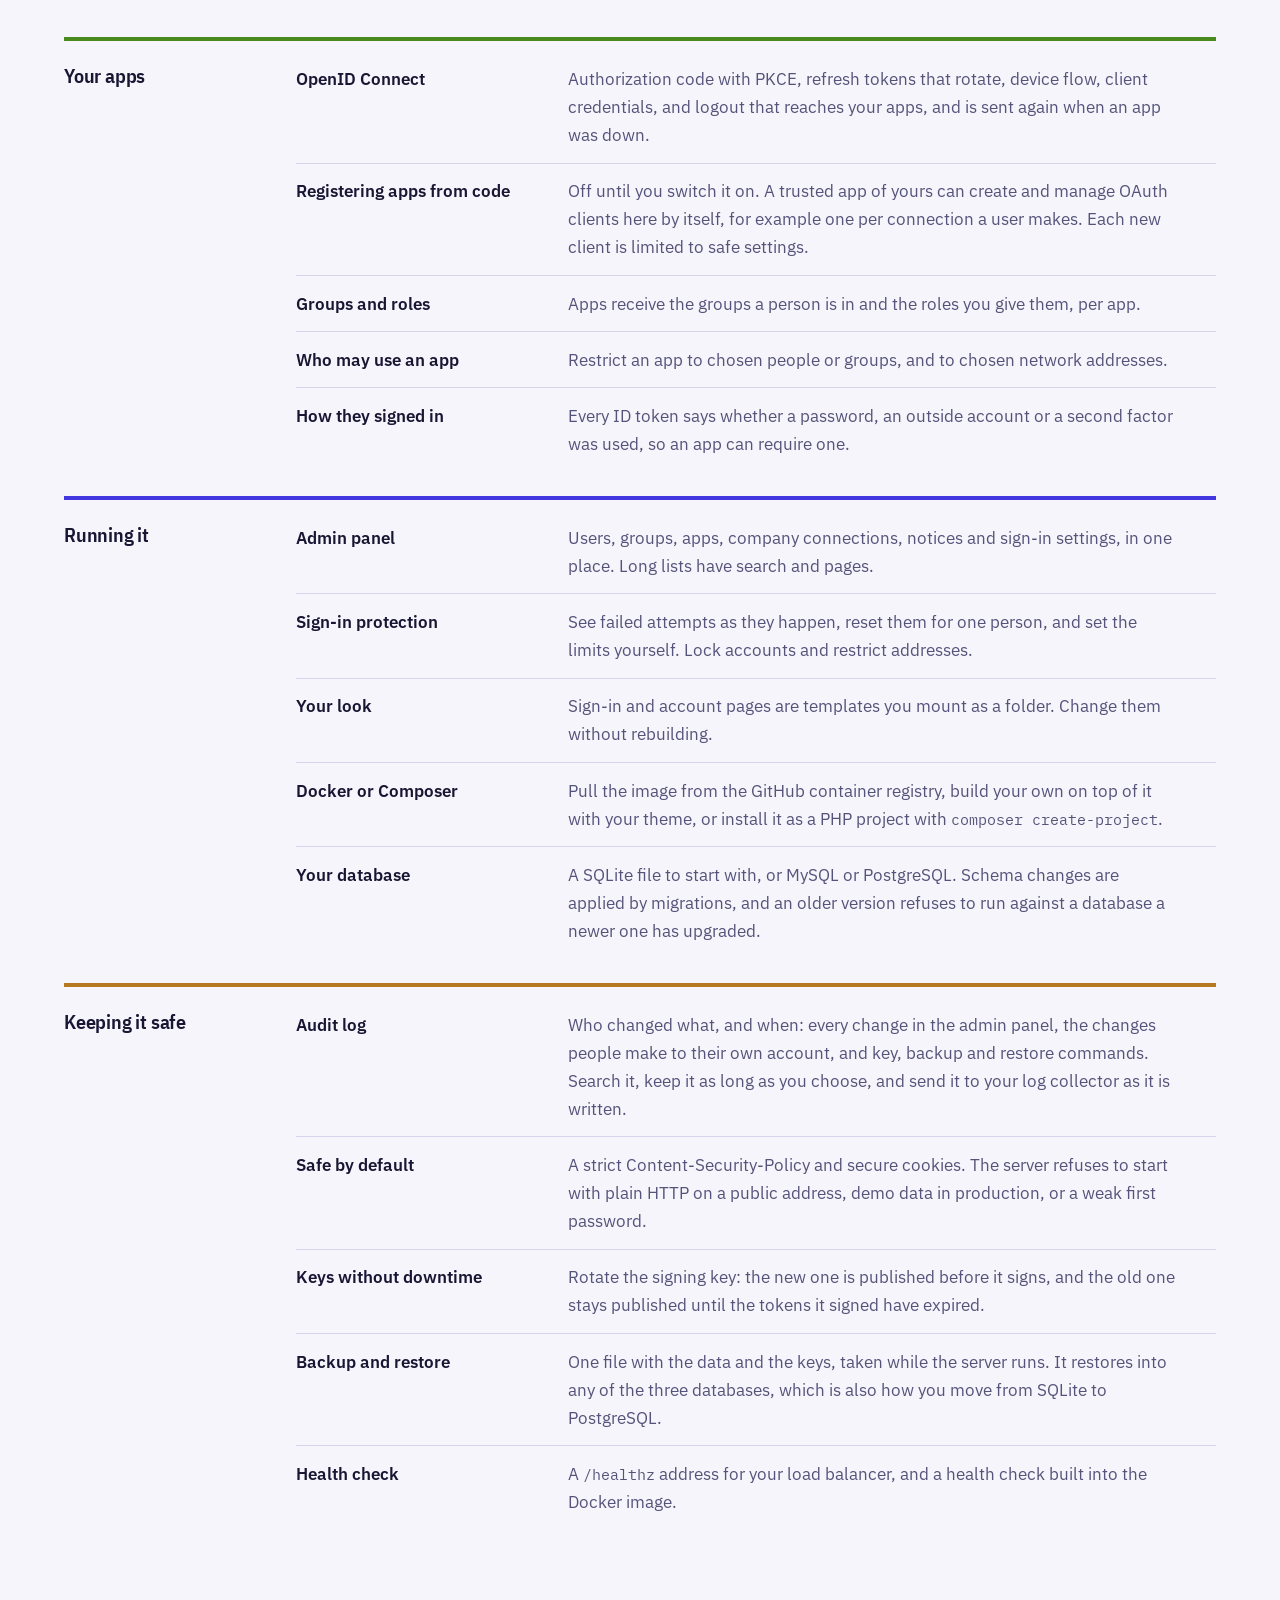
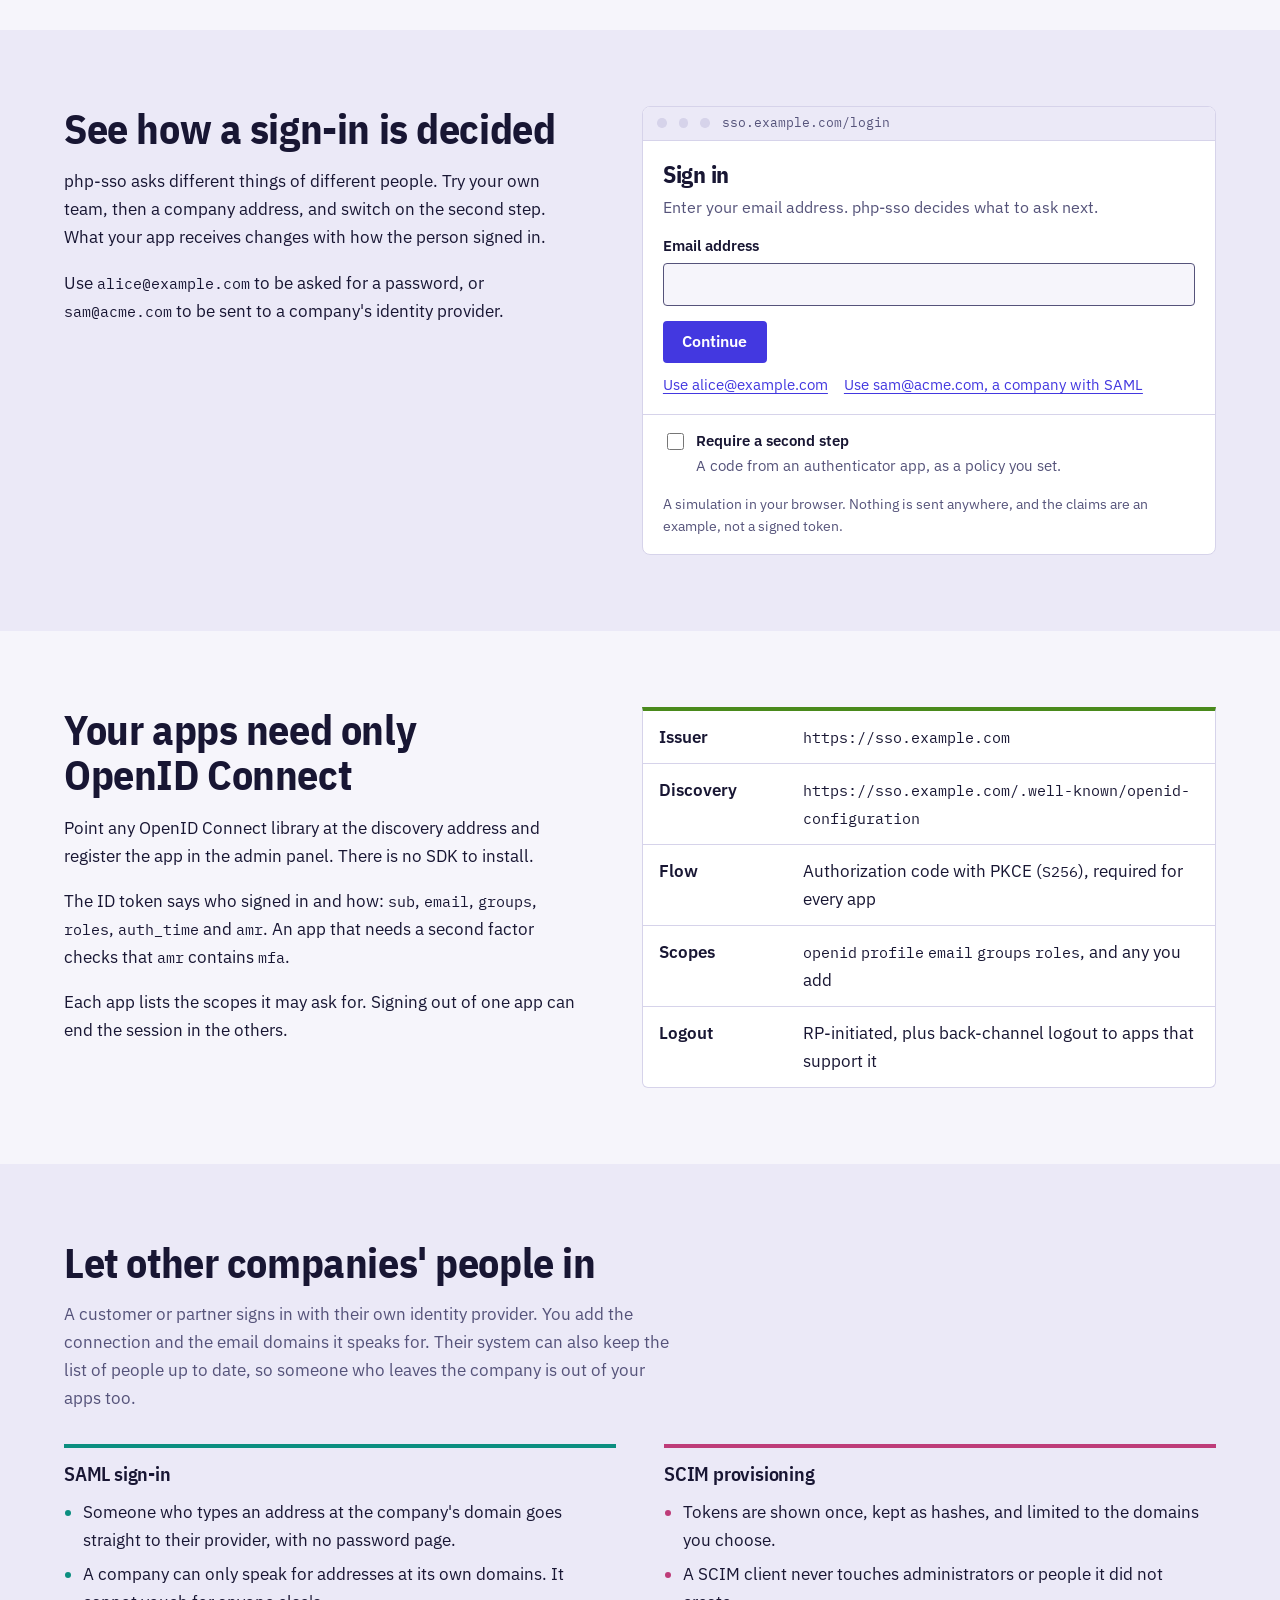
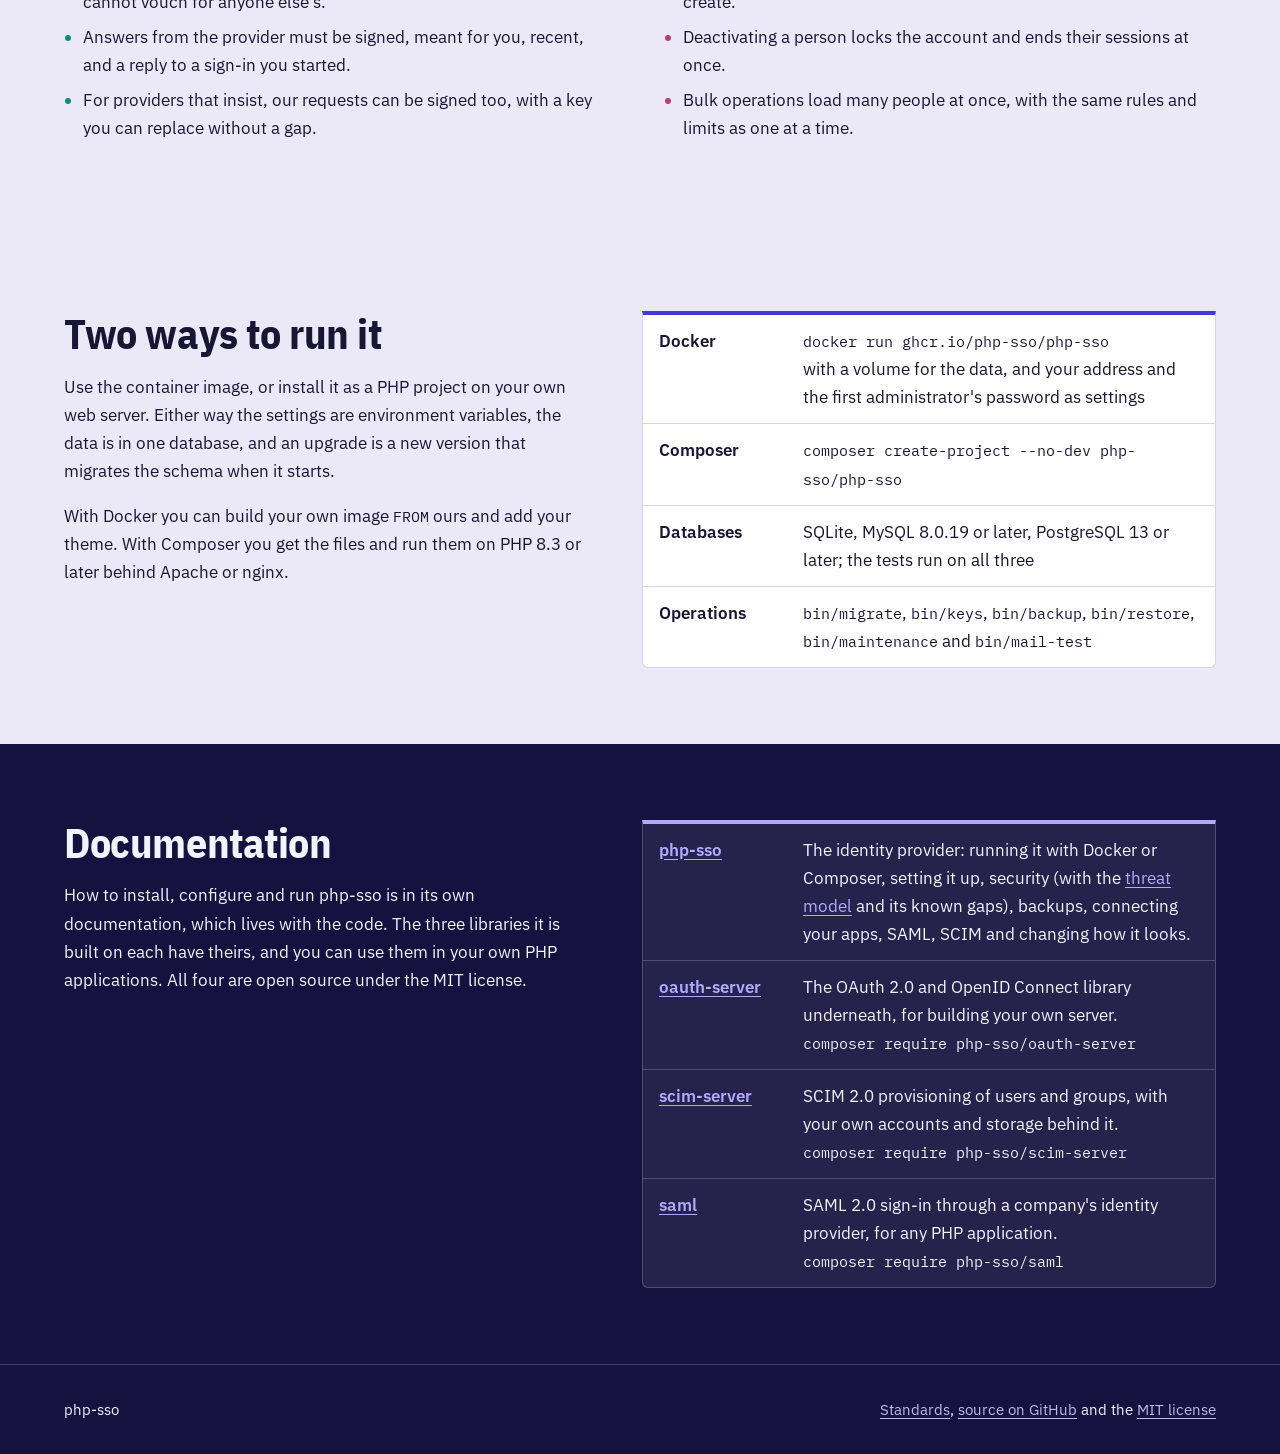
==== commit 62c46c1f: "Mention dynamic client registration" ====
--- a/index.html
+++ b/index.html
@@ -107,6 +107,7 @@
             <h3 id="g-apps">Your apps</h3>
             <dl>
               <div class="item"><dt>OpenID Connect</dt><dd>Authorization code with PKCE, refresh tokens that rotate, device flow, client credentials, and logout that reaches your apps, and is sent again when an app was down.</dd></div>
+              <div class="item"><dt>Registering apps from code</dt><dd>Off until you switch it on. A trusted app of yours can create and manage OAuth clients here by itself, for example one per connection a user makes. Each new client is limited to safe settings.</dd></div>
               <div class="item"><dt>Groups and roles</dt><dd>Apps receive the groups a person is in and the roles you give them, per app.</dd></div>
               <div class="item"><dt>Who may use an app</dt><dd>Restrict an app to chosen people or groups, and to chosen network addresses.</dd></div>
               <div class="item"><dt>How they signed in</dt><dd>Every ID token says whether a password, an outside account or a second factor was used, so an app can require one.</dd></div>
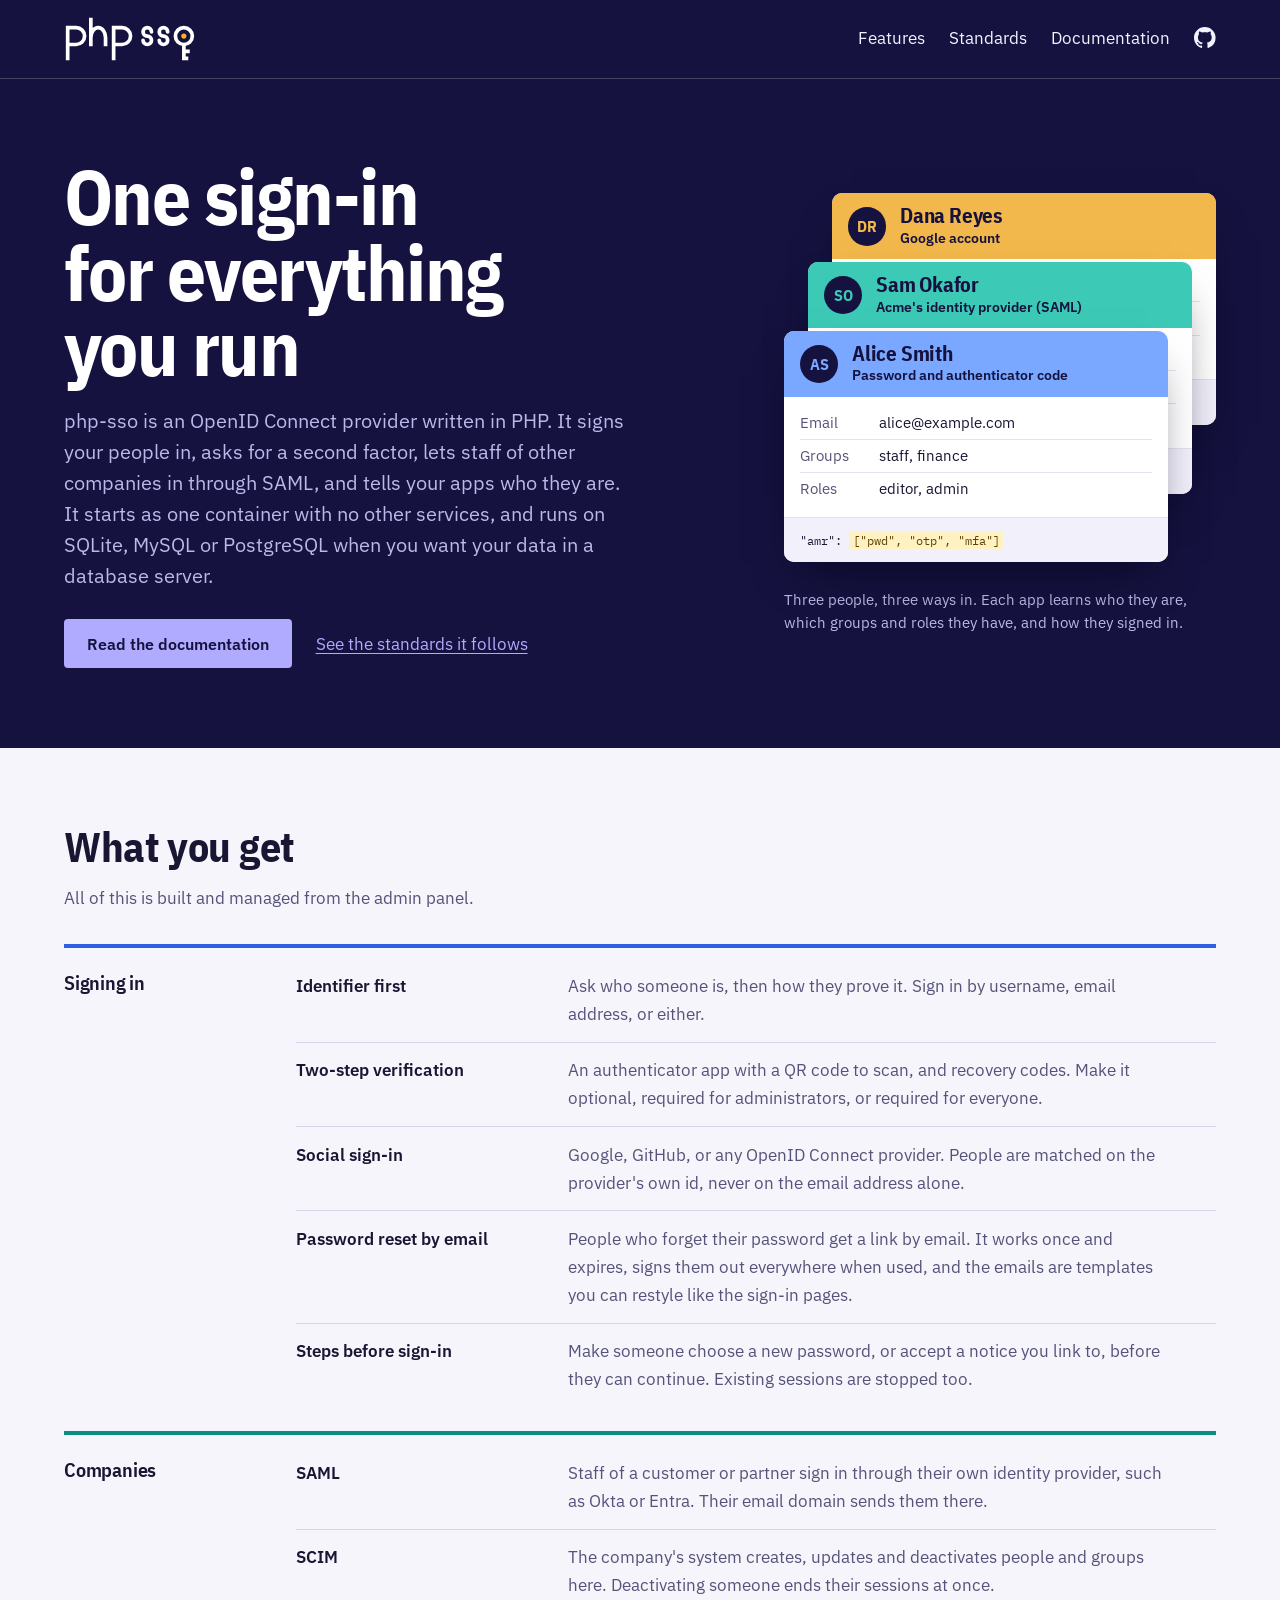
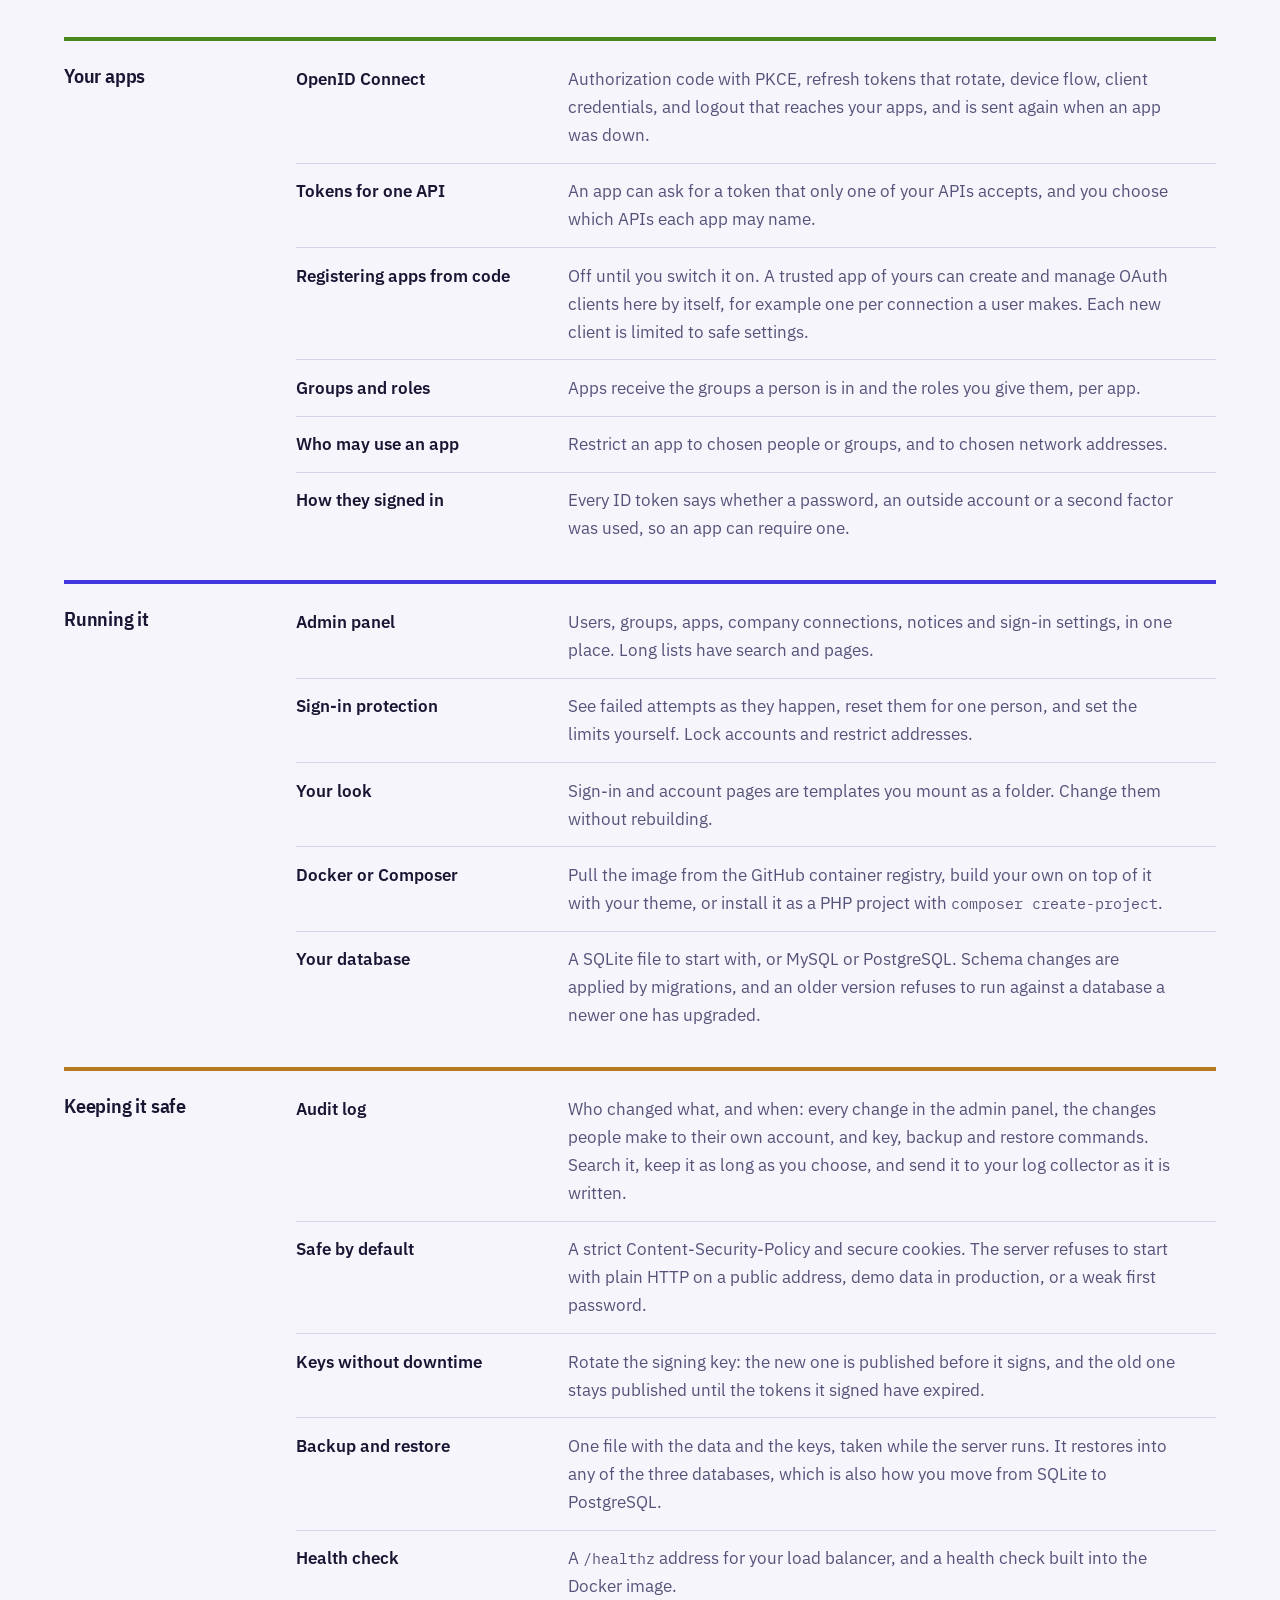
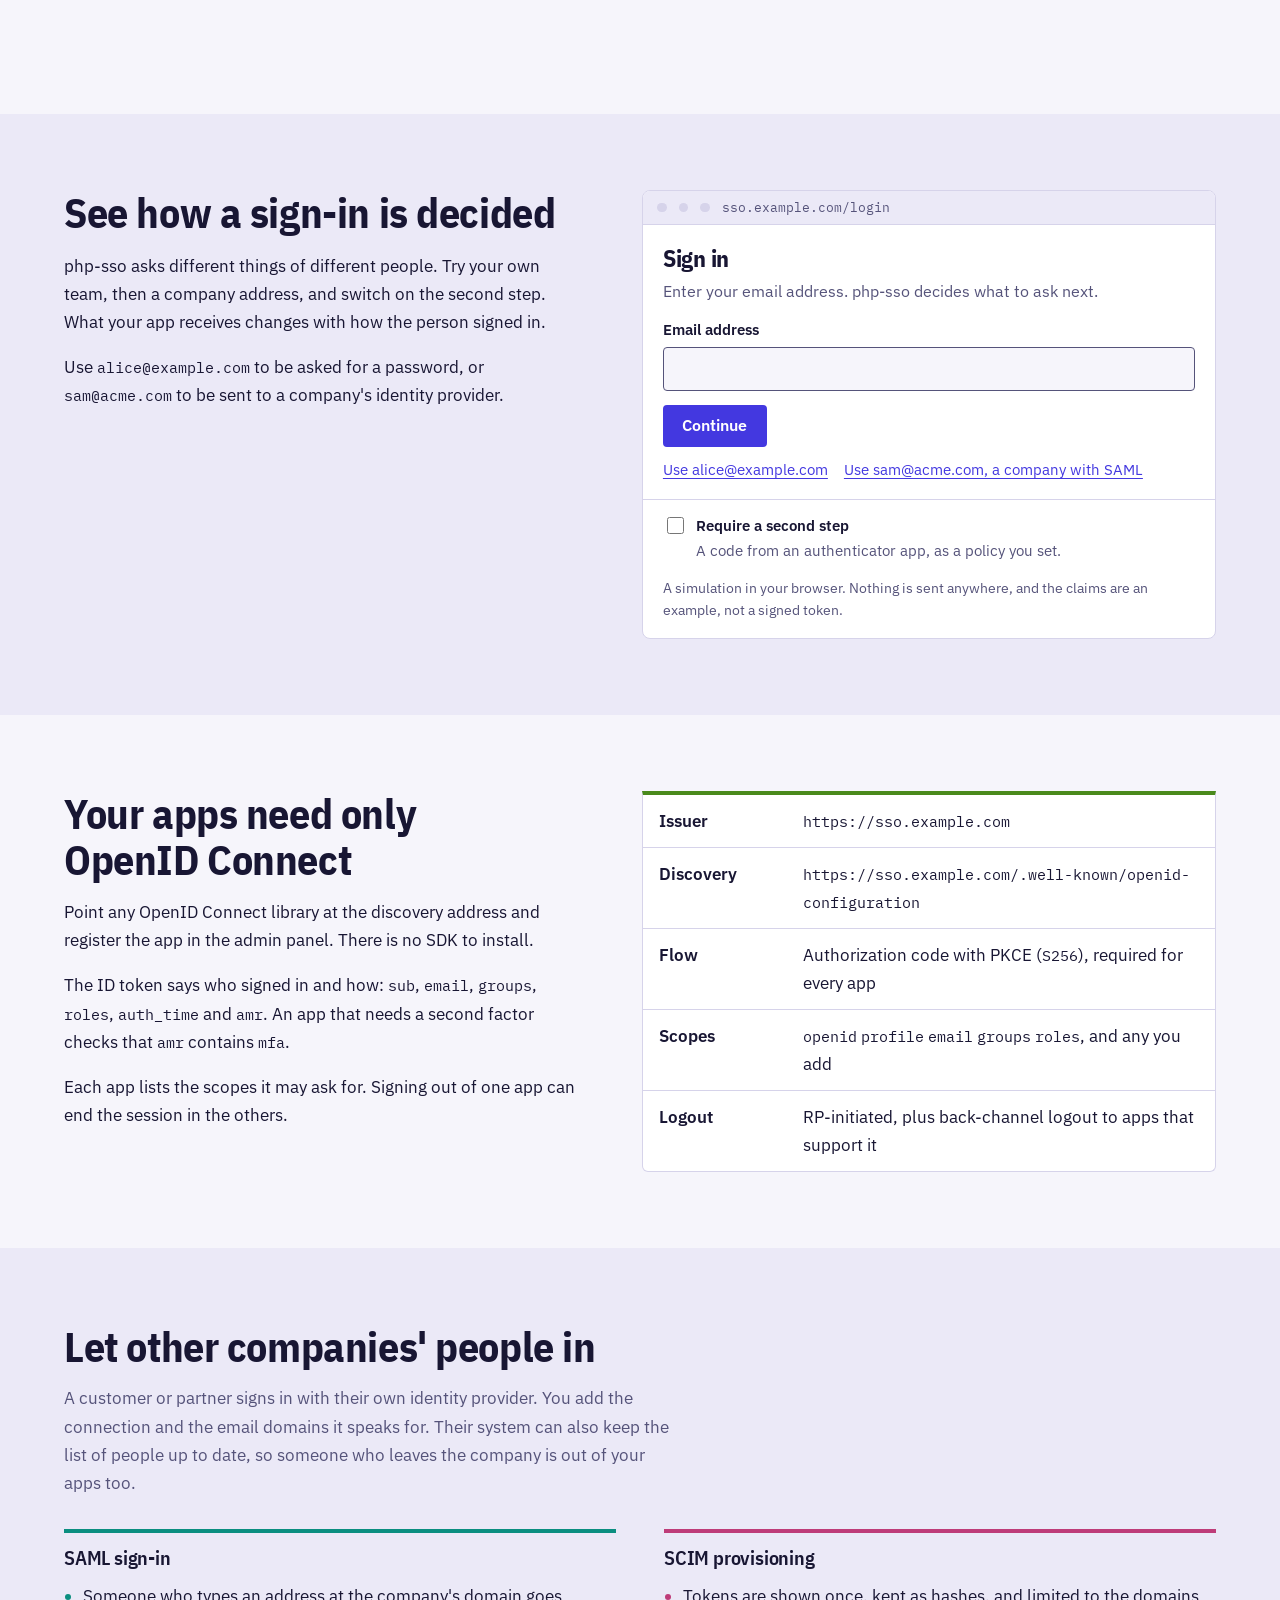
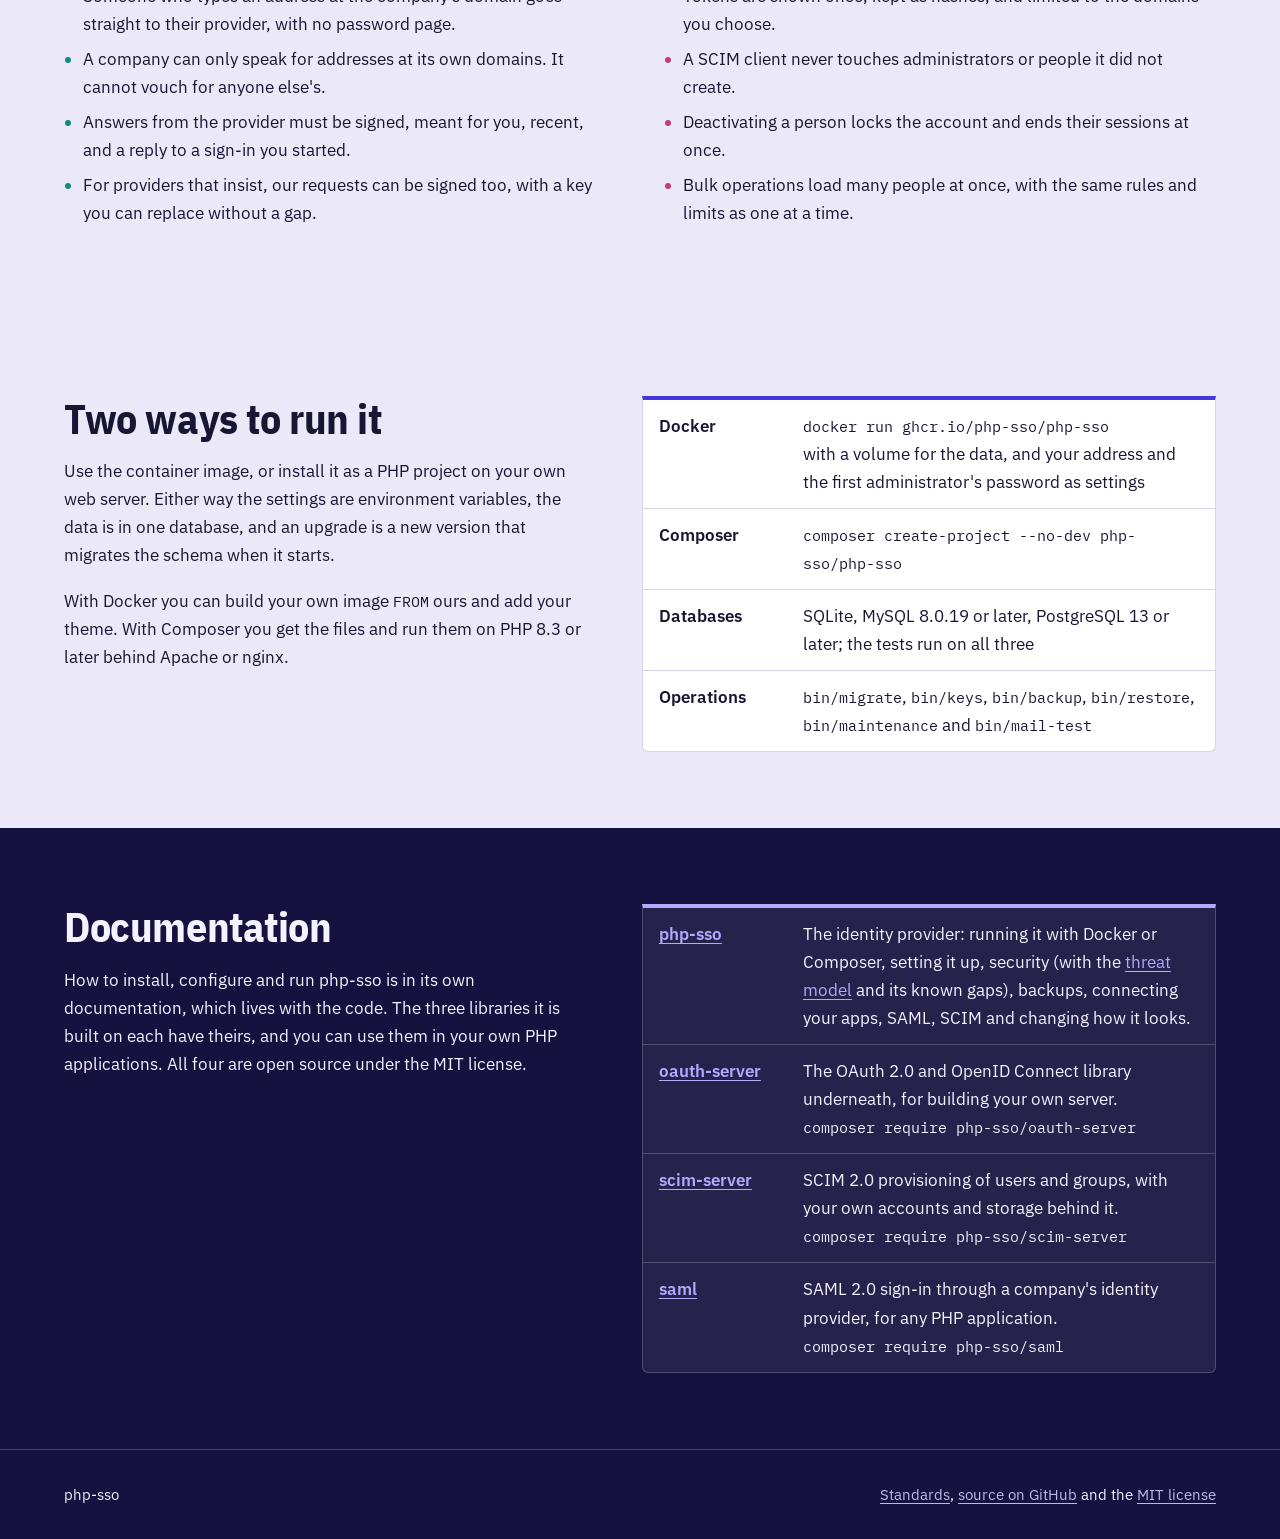
==== commit b24afb54: "Mention resource indicators" ====
--- a/index.html
+++ b/index.html
@@ -107,6 +107,7 @@
             <h3 id="g-apps">Your apps</h3>
             <dl>
               <div class="item"><dt>OpenID Connect</dt><dd>Authorization code with PKCE, refresh tokens that rotate, device flow, client credentials, and logout that reaches your apps, and is sent again when an app was down.</dd></div>
+              <div class="item"><dt>Tokens for one API</dt><dd>An app can ask for a token that only one of your APIs accepts, and you choose which APIs each app may name.</dd></div>
               <div class="item"><dt>Registering apps from code</dt><dd>Off until you switch it on. A trusted app of yours can create and manage OAuth clients here by itself, for example one per connection a user makes. Each new client is limited to safe settings.</dd></div>
               <div class="item"><dt>Groups and roles</dt><dd>Apps receive the groups a person is in and the roles you give them, per app.</dd></div>
               <div class="item"><dt>Who may use an app</dt><dd>Restrict an app to chosen people or groups, and to chosen network addresses.</dd></div>
